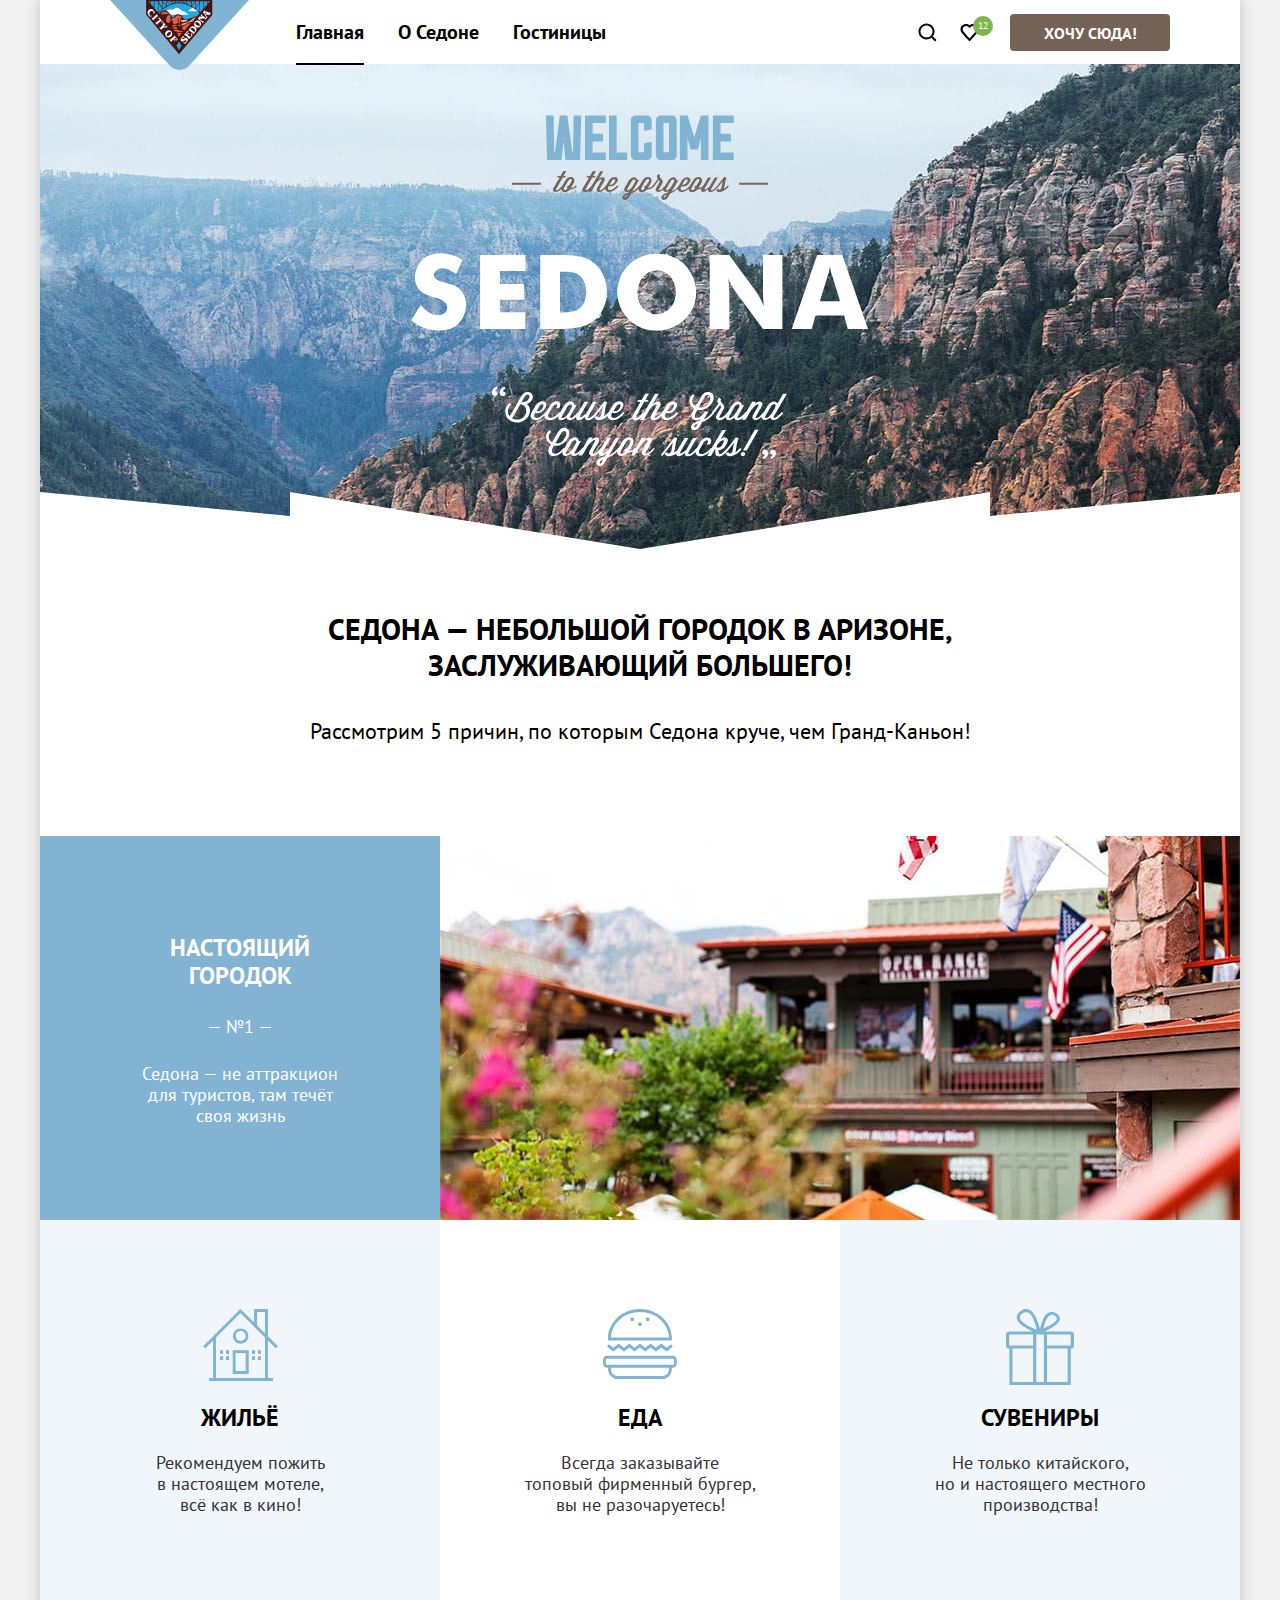
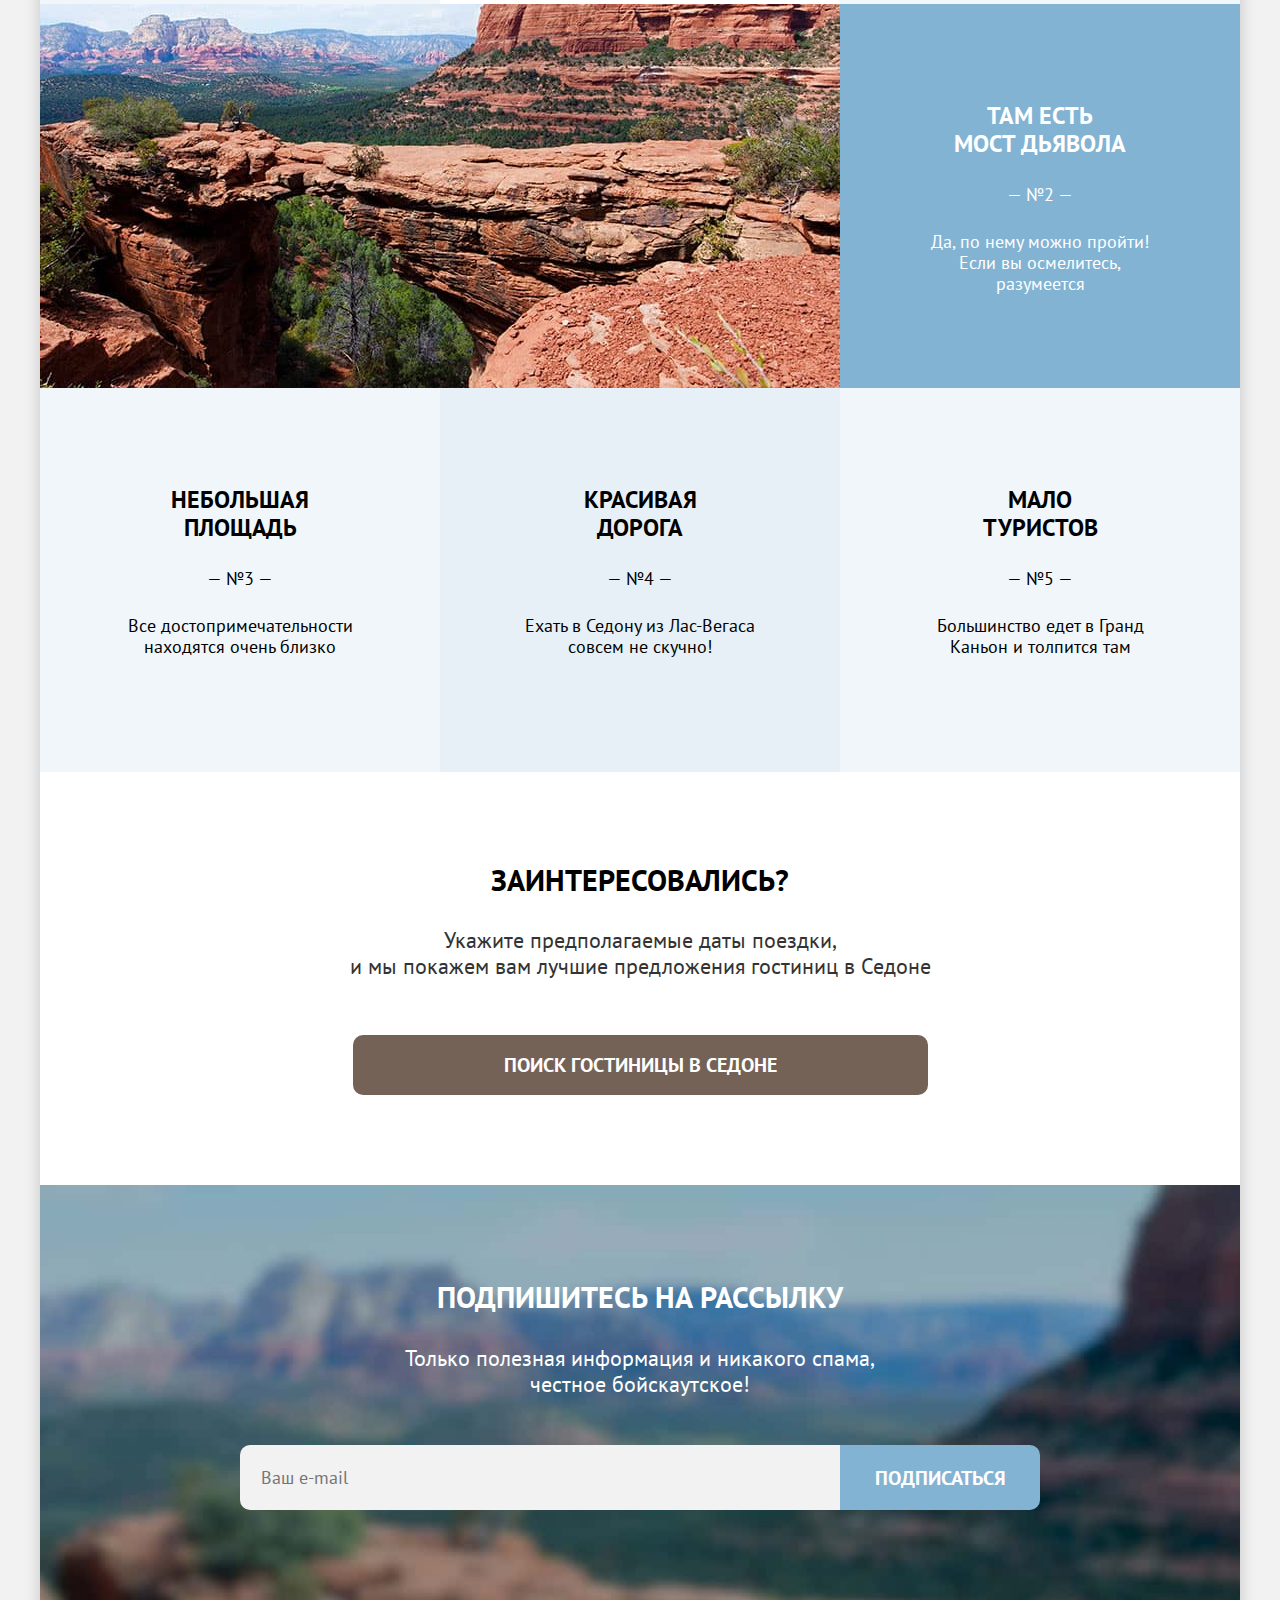
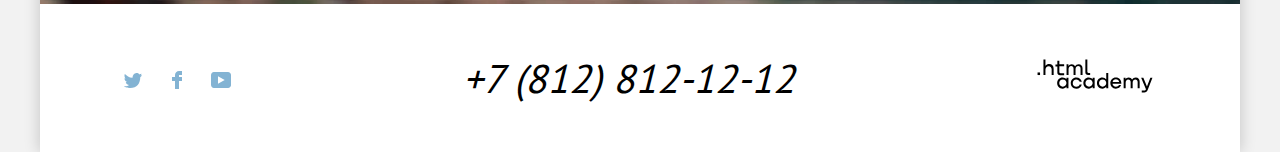
==== SEDONA-1.0/index.html @ 468d3db0 "." ====
<!DOCTYPE html>
<html class="page" lang="ru">
  <head>
    <meta charset="UTF-8">
    <meta http-equiv="X-UA-Compatible" content="IE=edge">
    <meta name="viewport" content="width=<device-width>, initial-scale=1.0">
    <title>Sedona</title>
    <link rel="stylesheet" href="./css/style.css">
  </head>
  <body>
    <header class="page-header">
      <nav class="page-navigation">
        <a class="logo">
          <img src="./images/logo.svg" width="139" height="70" alt="Седона">
        </a>
        <ul class="navigation-list">
          <li class="navigation-item">
            <a class="navigation-link navigation-link-current">Главная</a>
          </li>
          <li class="navigation-item">
            <a href="#" class="navigation-link">О Седоне</a>
          </li>
          <li class="navigation-item">
            <a href="search-hotel.html" class="navigation-link">Гостиницы</a>
          </li>
        </ul>
        <ul class="navigation-list navigation-user">
          <li class="navigation-item">
            <a href="#" class="navigation-user-link">
              <svg class="icon-button" aria-hidden="true" focusable="false" xmlns="http://www.w3.org/2000/svg" width="19" height="19" viewBox="0 0 19 19">
                <path fill-role="evenodd" clip-rule="evenodd" d="M18.5 17.0083L14.8 13.3287C15.8 12.0359 16.5 10.3453 16.5 8.4558C16.5 4.08011 12.9 0.5 8.5 0.5C4.1 0.5 0.5 4.17956 0.5 8.55525C0.5 12.9309 4.1 16.511 8.5 16.511C10.3 16.511 12 15.9144 13.4 14.8204L17.1 18.5L18.5 17.0083ZM8.5 14.5221C5.2 14.5221 2.5 11.837 2.5 8.55525C2.5 5.27348 5.2 2.5884 8.5 2.5884C11.8 2.5884 14.5 5.27348 14.5 8.55525C14.5 11.837 11.8 14.5221 8.5 14.5221Z"/>
              </svg>
              <span class="visually-hidden">Поиск</span>
            </a>
          </li>
          <li class="navigation-item">
            <a href="#" class="navigation-user-link">
              <svg class="icon-button" aris-hidden="true" focusable="false" xmlns="http://www.w3.org/2000/svg" width="19" height="17" viewBox="0 0 19 17">
                <path fill-role="evenodd" clip-rule="evenodd" d="M9.444 17c-.301 0-.602-.1-.802-.4-5.416-6.1-6.72-7.5-7.02-7.9C.92 7.8.519 6.6.519 5.4c0-3 2.406-5.4 5.515-5.4 1.304 0 2.507.5 3.51 1.3C10.547.5 11.851 0 13.054 0c3.008 0 5.516 2.4 5.516 5.4 0 1.3-.502 2.5-1.304 3.4l-7.02 7.9c-.2.2-.401.3-.802.3ZM3.427 7.5c.3.4 3.51 4 6.117 6.9l6.218-7c.501-.5.702-1.2.702-2 0-1.8-1.505-3.3-3.31-3.3-1.002 0-2.005.5-2.707 1.3-.301.3-.602.4-.903.4-.3 0-.602-.2-.802-.4-.702-.8-1.705-1.3-2.708-1.3-1.805 0-3.31 1.5-3.31 3.3-.1.9.302 1.6.703 2.1-.1 0-.1 0 0 0Z"/>
              </svg>
              <span class="visually-hidden">Избранное</span>
              <span class="icon-button-counter">12</span>
            </a>
          </li>
          <li class="navigation-item">
            <a href="#" class="button button-secondary additional-menu-button">Хочу сюда!</a>
          </li>
        </ul>
      </nav>
    </header>
    <main class="main-container main-index">
      <div class="page-container">
        <div class="welcome">
          <h1 class="visually-hidden">Туристичкский город - Седона</h1>
        </div>
        <section class="advantages">
          <h2 class="visually-hidden">Преимущества</h2>
          <div class="advantages-content">
            <p class="section-title">Седона — небольшой городок в Аризоне, заслуживающий большего!</p>
            <p class="section-description">Рассмотрим 5 причин, по которым Седона круче, чем Гранд-Каньон!</p>
          </div>
          <ol class="advantages-list">
            <li class="advantages-item advantages-item-large">
              <div class="advantages-item-container">
                <h3 class="advantages-title">Настоящий<br>городок</h3>
                <p class="advantages-text">Седона — не аттракцион<br>для туристов, там течёт<br>своя жизнь</p>
              </div>
              <img class="advantages-pic" src="./images/photo-1.jpg" weight="800" height="384" alt="Фото города Седона с заведениями">
              <ul class="advantages-list-inner">
                <li class="advantages-item-inner advantages-item-inner-home">
                  <h4 class="advantages-title">Жильё</h4>
                  <p class="advantages-text">Рекомендуем пожить<br>в настоящем мотеле,<br>всё как в кино!</p>
                </li>
                <li class="advantages-item-inner advantages-item-inner-food">
                  <h4 class="advantages-title">Еда</h4>
                  <p class="advantages-text">Всегда заказывайте<br>топовый фирменный бургер,<br>вы не разочаруетесь!</p>
                </li>
                <li class="advantages-item-inner advantages-item-inner-present">
                  <h4 class="advantages-title">Сувениры</h4>
                  <p class="advantages-text">Не только китайского,<br>но и настоящего местного<br>производства!</p>
                </li>
              </ul>
            </li>
            <li class="advantages-item advantages-item-large">
              <div class="advantages-item-container">
                <h3 class="advantages-title">Там есть<br>мост дьявола</h3>
                <p class="advantages-text">Да, по нему можно пройти!<br>Если вы осмелитесь,<br>разумеется</p>
              </div>
              <img class="advantages-pic" src="./images/photo-2.jpg" weight="800" height="384" alt="Фото моста дьявола с горным пейзажем" >
            </li>
            <li class="advantages-item">
              <div class="advantages-item-container">
                <h3 class="advantages-title">Небольшая<br>площадь</h3>
                <p class="advantages-text">Все достопримечательности находятся очень близко</p>
              </div>
            </li>
            <li class="advantages-item">
              <div class="advantages-item-container">
                <h3 class="advantages-title">Красивая<br>дорога</h3>
                <p class="advantages-text">Ехать в Седону из Лас-Вегаса совсем не скучно!</p>
              </div>
            </li>
            <li class="advantages-item">
              <div class="advantages-item-container">
                <h3 class="advantages-title">Мало<br>туристов</h3>
                <p class="advantages-text">Большинство едет в Гранд<br>Каньон и толпится там</p>
              </div>
            </li>
          </ol>
        </section>
        <section class="search-hotel">
          <h2 class="visually-hidden">Поиск Гостиницы</h2>
          <p class="search-title">Заинтересовались?</p>
          <p class="search-hotel-text">Укажите предполагаемые даты поездки,<br>и мы покажем вам лучшие предложения гостиниц в Седоне</p>
          <a class="search-button button button-secondary button-large" href="search-hotel.html">Поиск гостиницы в Седоне</a>
        </section>
        <section class="maling maling-main">
          <h2 class="maling-title">Подпишитесь на рассылку</h2>
          <p class="maling-text">Только полезная информация и никакого спама,<br>честное бойскаутское!</p>
          <form class="news-maling-form" action="https://echo.htmlacademy.ru/" method="post">
            <p class="news-maling">
              <label class="visually-hidden" for="news-maling-email">Email</label>
              <input class="field" placeholder="Ваш e-mail" type="email" name="news-maling-email" id="news-maling-email" required>
              <button class="news-maling-button button button-large" type="submit">Подписаться</button>
            </p>
          </form>
        </section>
      </div>
    </main>
    <footer class="page-footer">
        <section class="footer-social">
          <h2 class="visually-hidden">Социальные сети</h2>
          <ul class="footer-social-list">
            <li class="footer-social-item">
              <a class="footer-social-link" href="https://twitter.com/htmlacademy_ru">
                <span class="visually-hidden">Твиттер</span>
                <svg class="footer-social-pic" aria-hidden="true" focusable="false" xmlns="http://www.w3.org/2000/svg" width="18" height="15" viewBox="0 0 18 15">
                  <path d="M11.6.2c1.8-.5 3.2.3 3.8 1.2.7-.2 1.4-.5 2.1-.7 0 .9-.6 1.5-.9 1.8.7.1 1.4-.6 1.4-.6-.2 1-1.1 1.8-1.7 2C16.1 10.7 13 15.1 5.7 15h-.5c-.4 0-4.4-.5-5.2-1.9 2.4.2 4.1-.4 5-1.2-1-.3-2.9-.4-3.2-2.9.4.1.6.2 1.3.1C1.8 8.3.4 7.5.5 5.3c.3.3 1.1.5 1.4.5C1.1 5.6-.2 2.5.9.9c1.9 1.9 4 3.6 7.6 3.8C8.7 2.3 9.7.8 11.6.2Z"/>
                </svg>
              </a>
            </li>
            <li class="footer-social-item">
              <a class="footer-social-link" href="https://www.facebook.com/htmlacademy">
                <span class="visually-hidden">Фейсбук</span>
                <svg class="footer-social-pic" aria-hidden="true" focusable="false" xmlns="http://www.w3.org/2000/svg" width="10" height="18" viewBox="0 0 10 18">
                  <path d="M7 0C4.8 0 3 1.8 3 4v2H0v4h3v8h4v-8h3V6H7V4h3V0H7Z"/>
                </svg>
              </a>
            </li>
            <li class="footer-social-item">
              <a class="footer-social-link" href="https://www.youtube.com/c/HTMLAcademyRUS">
                <span class="visually-hidden">Ютуб</span>
                <svg class="footer-social-pic" aria-hidden="true" focusable="false" xmlns="http://www.w3.org/2000/svg" width="20" height="16" viewBox="0 0 20 16">
                  <path d="M17 0H2.9C1.2 0 0 1.5 0 3.2v9.5C0 14.5 1.2 16 2.9 16h14.3c1.5 0 2.9-1.5 2.9-3.2V3.2C19.9 1.5 18.7 0 17 0ZM7 11.8V4.2L13.7 8 7 11.8Z"/>
                </svg>
              </a>
            </li>
          </ul>
          <h2 class="visually-hidden">Номер для связи</h2>
          <address class="footer-number-address">
            <a class="footer-number-address-tel" href="+78128121212">+7 (812) 812-12-12</a>
          </address>
          <h2 class="visually-hidden">Спонсор сайта</h2>
          <a class="footer-sponsor-logo-link" href="https://htmlacademy.ru/">
            <svg class="footer-sponsor-logo-pic" aria-hidden="true" focusable="false" xmlns="http://www.w3.org/2000/svg" width="116" height="34" viewBox="0 0 116 34">
              <path d="M0.550171 13.4498V16.0498H3.05017V13.4498H0.550171Z"/>
              <path d="M12.1506 5.0498C10.5506 5.0498 9.35056 5.7498 8.55056 6.7498H8.45056V0.549805H6.45056V16.0498H8.45056V10.7498C8.45056 8.64981 9.75056 7.1498 11.7506 7.1498C13.5506 7.1498 14.6506 8.5498 14.6506 10.3498V16.0498H16.6506V9.9498C16.7506 6.9498 14.8506 5.0498 12.1506 5.0498Z"/>
              <path d="M27.1506 5.3499H22.3506V1.6499H20.3506V5.4499H18.4506V7.4499H20.3506V13.4499C20.3506 15.1499 21.3506 16.1499 23.0506 16.1499H27.1506V14.1499H23.4506C22.7506 14.1499 22.3506 13.7499 22.3506 13.0499V7.3499H27.1506V5.3499Z"/>
              <path d="M41.6502 5.14978C40.0502 5.14978 38.7502 5.94978 38.1502 7.24978H38.0502C37.4502 6.04978 36.2502 5.14978 34.6502 5.14978C33.2502 5.14978 32.1502 5.94978 31.5502 6.94978H31.4502V5.34978H29.5502V15.9498H31.5502V10.5498C31.5502 8.54978 32.5502 7.04978 34.1502 7.04978C35.6502 7.04978 36.5502 8.04978 36.5502 9.64978V15.9498H38.5502V10.3498C38.5502 7.94978 39.9502 7.04978 41.1502 7.04978C42.6502 7.04978 43.5502 8.04978 43.5502 9.64978V15.9498H45.5502V9.44978C45.6502 6.94978 44.1502 5.14978 41.6502 5.14978Z"/>
              <path d="M48.35 13.2498C48.35 14.9498 49.35 15.9498 51.15 15.9498H53.15V13.9498H51.45C50.75 13.9498 50.35 13.5498 50.35 12.8498V0.549805H48.35V13.2498Z"/>
              <path d="M29.4498 20.2497C28.5498 19.1497 27.2498 18.4497 25.5498 18.4497C22.4498 18.4497 20.1498 20.7497 20.1498 24.0497C20.1498 27.3497 22.4498 29.6497 25.5498 29.6497C27.3498 29.6497 28.5498 28.8497 29.3498 27.7497H29.4498V29.3497H31.4498V18.7497H29.4498V20.2497ZM25.8498 27.6497C23.6498 27.6497 22.2498 26.0497 22.2498 24.0497C22.2498 22.0497 23.6498 20.4497 25.8498 20.4497C28.0498 20.4497 29.4498 22.0497 29.4498 24.0497C29.4498 25.9497 28.0498 27.6497 25.8498 27.6497Z"/>
              <path d="M44.7504 22.5497C44.2504 20.1497 42.1504 18.4497 39.3504 18.4497C35.9504 18.4497 33.7504 20.9497 33.7504 24.0497C33.7504 27.1497 35.9504 29.6497 39.3504 29.6497C42.1504 29.6497 44.2504 27.8497 44.7504 25.4497H42.6504C42.2504 26.7497 40.9504 27.7497 39.3504 27.7497C37.1504 27.7497 35.7504 26.1497 35.7504 24.1497C35.7504 22.1497 37.1504 20.5497 39.3504 20.5497C40.9504 20.5497 42.1504 21.5497 42.6504 22.7497H44.7504V22.5497Z"/>
              <path d="M55.65 20.2497C54.75 19.1497 53.45 18.4497 51.75 18.4497C48.65 18.4497 46.35 20.7497 46.35 24.0497C46.35 27.3497 48.65 29.6497 51.75 29.6497C53.55 29.6497 54.75 28.8497 55.55 27.7497H55.65V29.3497H57.65V18.7497H55.65V20.2497ZM52.05 27.6497C49.85 27.6497 48.45 26.0497 48.45 24.0497C48.45 22.0497 49.85 20.4497 52.05 20.4497C54.25 20.4497 55.65 22.0497 55.65 24.0497C55.65 25.9497 54.15 27.6497 52.05 27.6497Z"/>
              <path d="M69.2506 20.3497C68.3506 19.2497 67.0506 18.4497 65.3506 18.4497C62.2506 18.4497 59.9506 20.7497 59.9506 24.0497C59.9506 27.3497 62.1506 29.6497 65.3506 29.6497C67.0506 29.6497 68.3506 28.8497 69.1506 27.8497H69.2506V29.3497H71.2506V13.9497H69.2506V20.3497ZM65.6506 27.6497C63.4506 27.6497 62.0506 26.0497 62.0506 24.0497C62.0506 22.0497 63.4506 20.4497 65.6506 20.4497C67.8506 20.4497 69.2506 22.0497 69.2506 24.0497C69.1506 26.0497 67.7506 27.6497 65.6506 27.6497Z"/>
              <path d="M78.85 18.4497C75.55 18.4497 73.35 20.9497 73.35 24.0497C73.35 27.0497 75.45 29.6497 78.85 29.6497C81.35 29.6497 83.35 28.3497 84.05 26.0497H81.95C81.45 27.0497 80.35 27.6497 78.95 27.6497C77.05 27.6497 75.65 26.3497 75.55 24.7497H84.35C84.55 21.1497 82.35 18.4497 78.85 18.4497ZM78.85 20.3497C80.55 20.3497 81.85 21.3497 82.15 22.9497H75.65C75.95 21.4497 77.15 20.3497 78.85 20.3497Z"/>
              <path d="M98.7498 18.4497C97.1498 18.4497 95.8498 19.2497 95.1498 20.4497H95.0498C94.4498 19.2497 93.2498 18.4497 91.6498 18.4497C90.2498 18.4497 89.1498 19.1497 88.5498 20.2497V18.7497H86.6498V29.3497H88.6498V23.9497C88.6498 21.9497 89.6498 20.5497 91.2498 20.4497C92.7498 20.4497 93.6498 21.4497 93.6498 23.0497V29.3497H95.6498V23.7497C95.6498 21.3497 97.0498 20.4497 98.2498 20.4497C99.7498 20.4497 100.65 21.4497 100.65 23.0497V29.3497H102.65V22.8497C102.75 20.2497 101.25 18.4497 98.7498 18.4497Z"/>
              <path d="M109.95 27.5499L106.35 18.6499H104.15L108.95 30.2499C108.65 31.1499 108.25 31.4499 107.25 31.4499H104.75V33.4499H107.25C109.05 33.4499 110.05 32.6499 110.75 30.8499L115.45 18.6499H113.35L109.95 27.5499Z"/>
            </svg>
          </a>
        </section>
    </footer>
  </body>
</html>
---- SEDONA-1.0/css/style.css ----
@font-face {
  font-family: "PT Sans";
  font-style: normal;
  font-weight: 400;
  src: url(../fonts/ptsans-400.woff2) format("woff2");
  font-display: swap;
}
@font-face {
  font-family: "PT sans";
  font-style: normal;
  font-weight: 700;
  src: url(../fonts/ptsans-700.woff2) format("woff2");
  font-display: swap;
}

*,
*::before,
*::after {
  box-sizing: border-box;
}

.page {
  height: 100%;
  background-color: #f2f2f2;
}

body {
  margin: 0 auto;
  display: flex;
  flex-direction: column;
  min-height: 100%;
  width: 1200px;
  font-family: "PT sans", sans-serif;
  font-size: 18px;
  line-height: 21px;
  background-color: #ffffff;
  color: #333333;
  box-shadow: 0 0 15px rgba(0, 0, 0, 0.2);
}

.visually-hidden {
  position: absolute;
  width: 1px;
  height: 1px;
  margin: -1px;
  padding: 0;
  border: 0;
  clip: rect(0 0 0 0);
  overflow: hidden;
}

.button {
  display: inline-block;
  color:#ffffff;
  background-color: #83B3D3;
  border: none;
  border-radius: 4px;
  padding: 7px 15px 6px;

  font-family: inherit;
  font-size: 16px;
  font-weight: 700;
  text-align: center;
  text-transform: uppercase;
  text-decoration: none;
  line-height: 24px;
}

.button:hover {
  background-color: #68A2CA;
}

.button:active {
  color: rgba(255, 255, 255, 0.3);
  background-color: #68A2CA;
}

.button:focus:not(:active) {
  outline: 3px solid #615048;
  outline-offset: 0;
}

.button-secondary {
  background-color: #756257;
}

.button-secondary:hover {
  background-color: #615048;
}

.button-secondary:active {
  color: rgba(255, 255, 255, 0.3);
  background-color: #615048;
}

.button-secondary:focus:not(:active) {
  outline: 3px solid #83B3D3;
  outline-offset: 0;
}

.button-large {
  font-size: 20px;
  border-radius: 10px;
}

.button-success {
  background-color: #7db54f;
}

.button-success:hover {
  background-color: #6c9e42;
}

.button-success:active {
  background-color: #6c9e42;
}

.button-success:focus:not(:active) {
  background-color: #6c9e42;
}

.page-header {
  color: #000000;
  background-color: #ffffff;
}

.page-navigation {
  display: flex;
  width: 1060px;
  margin: 0 auto;
}

.logo {
  width: 140px;
  position: relative;
  z-index: 1;
  margin-right: 30px;
  margin-bottom: -10px;
}

.navigation-list {
  display: flex;
  flex-wrap: wrap;
  align-items: center;
  margin: 0;
  padding: 0;
  width: 650px;
  list-style-type: none;
}

.navigation-link {
  display: block;
  position: relative;
  padding: 17px;
  font-family: "PT sans", sans-serif;
  font-size: 20px;
  line-height: 26px;
  font-weight: 700;
  text-align: center;
  color: #000000;
  background-color: #ffffff;
  text-decoration: none;
}

.navigation-link:hover:not(.navigation-link-current) {
  color: #756257;
}

.navigation-link:active:not(.navigation-link-current) {
  opacity: 0.3;
}

.navigation-link-current::after {
  content: "";
  position:absolute;
  height: 2px;
  right: 17px;
  left: 17px;
  bottom: -3px;
  background-color: #000000;

}

.navigation-user {
  max-width: 324px;
  justify-content: flex-end;
}

.navigation-user-link {
  position: relative;
  display: block;
  padding: 21px;
  text-decoration: none;
}

.navigation-link .navigation-user {
  min-width: 18px;
  min-height: 17px;
}

.icon-button {
  position: absolute;
  top: 0;
  right: 0;
  bottom: 0;
  left: 0;
  margin: auto;
}

.icon-button-counter {
  position: absolute;
  min-width: 20px;
  height: 20px;

  color:#ffffff;
  background-color: #7DB54F;
  border-radius: 50%;

  line-height: 20px;
  font-size: 10px;
  font-family: "PT sans", sans-serif;
  text-align: center;

  top: 5px;
  right: -3px;
}

.navigation-user-link:hover .icon-button{
  fill: #756257;
}

.navigation-user-link:active .icon-button{
  opacity: 0.3;
}

.additional-menu-button {
  width: 160px;
  margin-left: 20px;
}

.main-index {
  color: #000000;
  background-color: #ffffff;
}

.main-container {
  flex-grow: 1;
}

.page-container {
  width: 1200px;
  margin: 0 auto;
}

.welcome {
  min-height: 485px;
  background-size:
    auto auto,
    100% auto,
    cover;
  background-position:
    50% calc(50% - 16px),
    50% 100%,
    50% 50%;
  background-repeat: no-repeat;
  background-color: #83B3D3;
  background-image: url(../images/welcome.svg),
                    url(../images/index-divider.png),
                    url(../images/index-background.jpg);
}

.section-title {
  font-family: "PT sans", sans-serif;
  font-size: 30px;
  line-height: 36px;
  font-weight: 700;
  text-align: center;
  text-transform: uppercase;
  margin: 0;
  margin-bottom: 30px;
}

.section-description {
  font-family: "PT sans", sans-serif;
  font-size: 22px;
  line-height: 36px;
  text-align: center;
  margin: 0;
}

.advantages {
  text-align: center;
}

.advantages-content {
  padding: 62px 240px 87px;
}

.advantages-list {
  margin: 0;
  padding: 0;
  list-style-type: none;
  display: grid;
  grid-template-columns: repeat(3, 1fr);

  counter-reset: advantages;
}

.advantages-item {
  display: grid;
  gap: 30px;
  min-height: 384px;

  background: rgba(131, 179, 211, 0.12);

  counter-increment: advantages;
}

.advantages-item-large {
  color:#ffffff;
  background-color: #83B3D3;
  grid-column: 1 / -1;
  gap: 0;
  grid-template-columns: repeat(3, 1fr);
  padding: 0;
}

.advantages-item:not(.advantages-item-large):nth-child(even) {
  background: rgba(131, 179, 211, 0.2);
}

.advantages-item-container {
  display: grid;
  align-content: start;
  gap: 26px;
  padding: 60px;
  min-height: 384px;
  padding-top: 98px;
}

.advantages-item-container::before {
  content: "— №" counter(advantages) " —";
}

.advantages-list-inner {
  color: #333333;
  background-color: #ffffff;
  grid-column: 1 / -1;
  margin: 0;
  padding: 0;
  list-style-type: none;
  display: grid;
  grid-template-columns: repeat(3, 1fr);
}

.advantages-item-inner {
  display: grid;
  align-content: start;
  gap: 20px;
  min-height: 384px;
  background: rgba(131, 179, 211, 0.12);
  padding: 60px;
  padding-top: 184px;

  background-repeat: no-repeat;
  background-position: 50% 89px;
}

.advantages-item-inner:nth-child(even) {
  background-color: #ffffff;
}

.advantages-title {
  margin: 0;
  color: #000000;
  font-size: 24px;
  line-height: 28px;
  font-weight: 700;
  text-transform: uppercase;
}

.advantages-item-large .advantages-title {
  color:#ffffff;
}

.advantages-item-inner .advantages-title {
  color:#000000;
}

.advantages-item-container .advantages-title {
  order: -1;
}

.advantages-item-inner-home {
  background-image: url(../images/main-icon/icon-1.svg);
  background-size: 75px 72px;
}

.advantages-item-inner-food {
  background-image: url(../images/main-icon/icon-2.svg);
  background-size: 74px 70px;
}

.advantages-item-inner-present {
  background-image: url(../images/main-icon/icon-3.svg);
  background-size: 68px 76px;
}

.advantages-pic {
  grid-column: span 2;
  width: 100%;
  height: 0;
  min-height: 100%;
  object-fit: cover;
}

.advantages-item-large:nth-child(2) .advantages-pic {
  order: -1;
}

.advantages-text {
  margin: 0;
  line-height: 21px;
}

.search-hotel {
  text-align: center;
  padding: 90px 240px;
}

.search-title {
  margin: 0;
  margin-bottom: 29px;
  font-size: 30px;
  line-height: 36px;
  font-weight: 700;
  color:#000000;
  text-transform:uppercase;
}

.search-hotel-text {
  font-size: 22px;
  line-height: 26px;
  color:#333333;
}

.breadcrumbs-list {
  margin: 0;
  padding: 0;
  margin-bottom: 45px;
  display: flex;
  list-style-type: none;
}


.search-button {
  margin: 34px 73px 0;
  padding: 18px 0;
  width: 575px;
}

.breadcrumbs-item {
  font-size: 16px;
}

.breadcrumbs-item-link {
  padding: 3px 10px 3px 0;
  border-radius: 4px;
}

.breadcrumbs-item-home {
  width: 28px;
  height: 27px;
}

.search-icon-button {
  fill: #ffffff;
}

.breadcrumbs-item-link:hover .search-icon-button {
  opacity: 0.6;
}

.breadcrumbs-item-link:active .search-icon-button {
  opacity: 0.3;
}

.breadcrumbs-item-link:focus {
  outline: 3px solid #83B3D3;
  outline-offset: -3px;
}

.breadcrumbs-item + .breadcrumbs-item {
  position: relative;
  margin-left: 15px;
}

.breadcrumbs-item + .breadcrumbs-item::before {
  content: "";
  position: absolute;
  background: url(../images/nav-link.svg);
  background-repeat: no-repeat;
  top: 6px;
  left: -15px;
  width: 5px;
  height: 8px;
}

.search-hotel-home {
  position: absolute;
}

.hotel-filter {
  display: flex;
  width: 1050px;
  margin: 0 auto;
}

.hotel-filter-group {
  margin: 0;
  padding: 0;
  width: 200px;
  margin-right: 17px;
  border: none;
}

.filter-label {
  line-height: 23px;
}

.filter-title {
  font-size: 20px;
  line-height: 26px;
  font-weight: 700;
  margin-bottom: 30px;
}

.filter-list {
  margin: 0;
  padding: 0;
  list-style-type: none;
}

.filter-item + .filter-item{
  margin-top: 13px;
}

.filter-item-title {
  position: relative;
  display: block;
  padding-left: 40px;
}

.filter-mark {
  position: absolute;
  width: 20px;
  height: 20px;
  left: 0;
  top: 2px;
  background-color: #ffffff;
  border-radius: 4px;
}

.filter-item-title:hover .filter-mark {
  opacity: 0.6;
}

.filter-item-title:active .filter-mark {
  opacity: 0.3;
}

.filter-item-input:focus + .filter-mark {
  outline: 3px solid #83B3D3;
}

.filter-item-input[type="checkbox"]:checked + .filter-mark::after {
  content:"";
  display: block;
  background-image: url(../images/control=checkbox.svg);
  background-repeat: no-repeat;
  background-position: 4px 5px;
  height: 20px;
}

.filter-item-input[type="radio"] + .filter-mark {
  border-radius: 50%;
}

.filter-item-input[type="radio"]:checked + .filter-mark::after {
  content: "";
  display: block;
  height: 20px;
  background-image: url(../images/control=radio.svg);
  background-repeat: no-repeat;
  background-position: center;
}

.hotel-filter-price {
  width: 287px;
  margin-left: 95px;
}

.range-labels {
  display: grid;
  grid-template-columns: 1fr 1fr;
}


.range-label {
  display: grid;
  grid-template-columns: 1fr 44px;
}

.range-title {
  opacity: 0.3;
  grid-column: 2 / 3;
  grid-row: 1 / 2;
  align-self: center;
  justify-self: center;
}

.range-input {
  width: 100%;
  grid-column: 1 / -1;
  grid-row: 1 / 2;
  padding: 14px 43px 11px 19px;
  border: 2px solid #ffffff;
  border-radius: 4px 0 0 4px;

  color: #ffffff;
  background-color: transparent;
  font-size: 18px;
  font-family: inherit;
}

.range-label:nth-child(1) .range-input {
  border-right: none;
}

.range-label:nth-child(2) .range-input {
  border-radius: 0 4px 4px 0;
}

.range-input::-webkit-outer-spin-button,
.range-input::-webkit-inner-spin-button {
  appearance: none;
  margin: 0;
}

.range-slider {
  grid-column: 1 / -1;
  position: relative;
  height: 4px;
  background-color: rgba(255, 255, 255, 0.3);
  margin-top: 32px;
}

.price-slider {
  position: absolute;
  height: 4px;
  background-color: #ffffff;
}

.range-toggle {
  position: absolute;
  width: 20px;
  height: 20px;
  border: none;
  border-radius: 5px;
  cursor: pointer;
}

.toggle-min {
  top: -10px;
  left: 0;
}

.toggle-max {
  top: -10px;
  right: 0;
}

.filter-buttons {
  display: flex;
  flex-direction: column;
  width: 160px;
  margin-left: 64px;
  margin-top: 56px;

}

.filter-button {
  line-height: 36px;
  cursor: pointer;
}

.filter-reset {
  color: #ffffff;
  background-color: transparent;
  font-size: 18px;
  font-family: inherit;
  font-weight: 400;
  text-align: center;
  line-height: 36px;
  border: none;
  border-radius: 4px;
  padding: 7px 15px 6px;
  cursor: pointer;
}

.hotel-sorting {
  padding: 0 72px;
}

.sorting-result {
  font-size: 30px;
  line-height: 39px;
  font-weight: 700;
  text-transform: uppercase;
}

.catalog-sort {
  display: grid;
  grid-template-columns: 1fr 287px max-content;
  align-items: center;
  gap: 80px;
  padding: 44px 0;
}

.sorting-result {
  margin: 0;
}

.catalog-select{
  position: relative;
  z-index: 1;
}

.sorting-button {
  display: grid;
  grid-template-columns: 1fr 50px;
  padding: 10px 18px;
  padding-right: 0;
  color: #333333;
  border: 2px solid #e6e6e6;
  border-radius: 4px;
}

.sorting-button::-webkit-details-marker {
  display: none;
}

.sorting-button::after {
  content: "";
  background-image: url(../images/variant=arrow.svg);
  background-position: 50% 50%;
  background-repeat: no-repeat;
}

.sorting-button:hover {
  border-color: #83B3D3;
}

.sorting-button:active {
  opacity: 0.3;
}

.sorting-button:focus {
  outline: 2px solid #83B3D3;
  outline-offset: -2px;
}

.catalog-select[open] .sorting-button::after {
  transform: rotate(180deg);
}

.sorting-button-list {
  position:absolute;
  margin: 0;
  padding: 10px 0;
  top: 100%;
  right: 0;
  left: 0;
  border-radius: 4px;
  background-color: #ffffff;
  box-shadow: 0 2px 4px rgba(0, 0, 0, 0.2);

  list-style-type: none;
}

.sorting-button-link {
  display: block;
  padding: 8px 20px;

  color: #333333;

  text-decoration: none;
}

.sorting-button-link-active {
  background-color: #e6e6e6;
}

.sorting-button-link:hover:not(.sorting-button-link-active) {
  background-color: #f2f2f2;
}

.view-list {
  display: flex;
  padding: 0;
  margin: 0;
  list-style-type: none;
}

.view-link-card {
  background: url(../images/variant=tile.svg);
}

.view-link-slider {
  background: url(../images/variant=slideshow.svg);
}

.view-link-list {
  background: url(../images/variant=list.svg);
}

.view-link {
  display: block;
  width: 44px;
  height: 44px;
  margin-right: 8px;
  border: 2px solid #e6e6e6;
  border-radius: 4px;

  background-repeat: no-repeat;
  background-position: 50% 50%;
}

.view-link:hover {
  border-color: #83B3D3;
}

.view-link:active {
  border-color: #000000;
}

.view-link:focus:not(:active) {
  outline: 2px solid #83B3D3;
  outline-offset: -2px;
}

.view-item-active .view-link {
  border-color: #000000;
}

.hotel-card-list {
  display: grid;
  grid-template-columns: repeat(3, 340px);
  gap: 10px 18px;
  padding: 0;
  margin: 0;
  margin-bottom: 34px;
  list-style-type: none;
}

.hotel-card-item {
  display: grid;
  position: relative;
  grid-template-columns: 1fr 26px 1fr;
  grid-template-rows: 206px;
  row-gap: 16px;
  grid-template-areas:
    "img img img"
    "title title title"
    "description description description"
    "button-more . button-chosen"
    "stars rate rate";
  padding: 20px;
  z-index: 0;
}

.hotel-card-link {
  grid-area: title;
  color:#000000;
  text-decoration: none;
}

.hotel-card-link:focus {
  outline: none;
}

.hotel-card-link::before {
  content: "";
  position: absolute;
  top: 0;
  left: 0;
  right: 0;
  bottom: 160px;
  z-index: 1;
}

.hotel-card-title {
  font-size: 24px;
  line-height: 31px;
  margin: 0;
}

.hotel-card-photo {
  grid-area: img;
  width: 100%;
  height: auto;
  object-fit: cover;
  order: -1;
}

.hotel-card-link:hover + .hotel-card-photo {
  opacity: 0.6;
}

.hotel-card-link:active + .hotel-card-photo {
  opacity: 0.3;
}

.hotel-card-link:focus + .hotel-card-photo {
  outline: 2px solid #83B3D3;
}

.hotel-card-description {
  grid-area: description;
  display: grid;
  grid-template-columns: 1fr 1fr;
  column-gap: 26px;
  margin: 0;
}

.card-more {
  grid-area: button-more;
}

.card-chosen {
  grid-area: button-chosen;
}

.rating-star {
  grid-area: stars;
  align-self: start;
}

.star {
  margin: 0;
  height: 37px;
  background: url(../images/Star.svg);
  background-size: 23px 17px;
  background-repeat: repeat-x;
  background-position: 0 50%;
}

.star-four {
  width: 93px;
}

.star-three {
  width: 68px;
}

.star-two {
  width: 43px;
}

.rating-middle {
  grid-area: rate;
  align-items: end;
  text-transform: uppercase;
  margin: 0;
  padding: 8px;
  font-size: 16px;
  text-align: center;
  background-color: #f2f2f2;
  border-radius: 4px;
}

.pagination {
  display: flex;
  flex-direction: column;
  align-items: center;
  padding: 30px 0;
  border-top: 1px solid #e6e6e6;
}

.pagination-button {
  min-width: 620px;
  padding: 17px 0;
  border-radius: 4px;
  border: none;
}

.pagination-nav {
  display: flex;
  justify-content: space-between;
  align-items: center;
  margin-top: 30px;
  padding-top: 30px;
  width: 100%;
  border-top: 1px solid #e6e6e6;
}

.pagination-list {
  padding: 0;
  margin: 0;
  display: flex;
  flex-wrap: wrap;

  list-style-type: none;
}
.pagination-item {
  margin-right: 8px;
}

.pagination-item-action .pagination-link {
  color: #000000;
  background-color: #e6e6e6;
}

.pagination-link {
  display: flex;
  align-items: center;
  justify-content: center;
  min-width: 55px;
  height: 55px;


  color: #ffffff;
  background-color: #83B3D3;

  font-size: 20px;
  font-weight: 700;
  text-align: center;
  text-decoration: none;
  border-radius: 4px;
}

.pagination-item:not(.pagination-item-action) .pagination-link:hover {
  background-color: #68A2CA;
}

.pagination-item:not(.pagination-item-action) .pagination-link:active {
  color: rgba(255, 255, 255, 0.3);
  background-color: #68A2CA;
}

.pagination-item:not(.pagination-item-action):not(:active) .pagination-link:focus {
  outline: 3px solid #756257;
}

.pagination-select {
  display: flex;
  align-items: center;
}

.pagination-label {
  margin: 0;
  margin-right: 50px;
}

.select {
  position:relative;
  z-index: 1;
}

.pagination-select .select {
  min-width: 160px;
}

.select-button {
  display: grid;
  grid-template-columns: 1fr 50px;
  justify-content: center;
  border: 1px solid #e6e6e6;
  border-radius: 4px;
  padding: 12px 17px;
  padding-right: 0;
}

.select-list {
  position: absolute;
  top: 100%;
  left: 0;
  right: 0;
  margin: 0;
  padding: 10px 0;
  box-shadow: 0 2px 4px rgba(0, 0, 0, 0.2);
  list-style: none;
  border-radius: 4px;
}

.select-option {
  display: inline-block;
  padding: 8px 20px;
  color:#333333;
  text-decoration: none;
}

.select-button::after {
  content: "";
  background-image: url(../images/variant=arrow.svg);
  background-position: 50% 50%;
  background-repeat: no-repeat;
}

.select-option-active {
  background-color: #e6e6e6;
}

.select-button:hover {
  border-color:#83B3D3;
}

.select-button:active {
  opacity: 0.3;
}

.select-button:focus:not(:active) {
  outline: 2px solid #83B3D3;
  outline-offset: -2px;
}

.select[open] .select-button::after {
  transform: rotate(180deg);
}

.select-item:hover {
  background-color: #f2f2f2;
}

.maling {
  padding: 43px 200px 0;
  color: #000000;
  text-align: center;
}

.maling-main {
  padding: 94px 200px;
  color:#ffffff;
  background-size: cover;
  background-color: #83B3D3;
  background-image: url(../images/futer-background.jpg);

}

.maling-title {
  font-size: 30px;
  line-height: 36px;
  font-weight: 700;
  text-transform: uppercase;
  margin: 0;
  margin-bottom: 30px;
}

.maling-text {
  font-size: 22px;
  line-height: 26px;
  margin: 0;
}

.news-maling-form {
  margin: 48px 0 0;
}

.news-maling {
  display: grid;
  grid-template-columns: 1fr 200px;

  margin: 0;
  padding: 0;
  width: 100%;
}

.field {
  width: 100%;
  background-color: #f2f2f2;
  font-family: inherit;
  font-size: 18px;
  border: 2px solid transparent;
  border-radius: 10px 0 0 10px;
  padding: 19px 19px;
}

.field:hover {
  background-color: #E6E6E6;
}

.field:focus {
  outline: 3px solid #615048;
  outline-offset: 0;
}

.news-maling-button {
  border-radius: 0 10px 10px 0;
}

.main-header {
  padding: 35px 72px 80px;
  color: #ffffff;
  background-color: #83B3D3;
  background-size: cover;
  background-repeat: no-repeat;
  background-image: url(../images/catalog-background.jpg);
}

.search-hotel-title {
  padding: 0;
  margin-top: 0;
  margin-bottom: 5px;
  color:#ffffff;
  font-size: 60px;
  line-height: 78px;
  font-weight: 700;
}

.page-footer {
  width: 1200px;
  margin: 0 auto;
}

.footer-social {
  display: flex;
  justify-content: space-between;
  padding: 40px 72px;
  align-items: center;
}

.footer-social-list {
  margin: 0;
  padding: 0;
  list-style-type: none;
  display: flex;
  flex-wrap: wrap;

}

.footer-social-item {
  width: 36px;
  height: 30px;
  margin-right: 8px;
  margin-bottom: 8px;
  place-content: center;
}

.footer-social-item:nth-child(3n) {
  margin-right: 0;
}

.footer-social-link {
  position: relative;
  display: block;
  width: 42px;
  height: 42px;
  padding: 10px;
  border-radius: 4px;
}

.footer-social-pic {
  position: absolute;
  top: 0;
  right: 0;
  bottom: 0;
  left: 0;
  margin: auto;
  fill:#83B3D3;
}

.footer-social-link:hover .footer-social-pic {
  fill:#68A2CA;
}

.footer-social-link:active .footer-social-pic,
.footer-number-address-tel:active {
  opacity: 0.3;
}

.footer-social-link:focus:not(:active),
.footer-number-address-tel:focus:not(:active),
.footer-sponsor-logo-link:focus:not(:active) {
  outline: 3px solid #83B3D3;
}

.footer-number-address-tel {
  color:#000000;
  font-size: 40px;
  line-height: 40px;
  padding: 15px;
  text-decoration: none;
  border-radius: 4px;
}

.footer-sponsor-logo-link {
  border-radius: 4px;
  padding: 15px;
}

.footer-number-address-tel:hover {
  color: #615048;
}

.footer-sponsor-logo-pic:hover {
  fill: #615048;
}

.footer-sponsor-logo-pic:active {
  fill: rgba(97, 80, 72, 0.3);
}
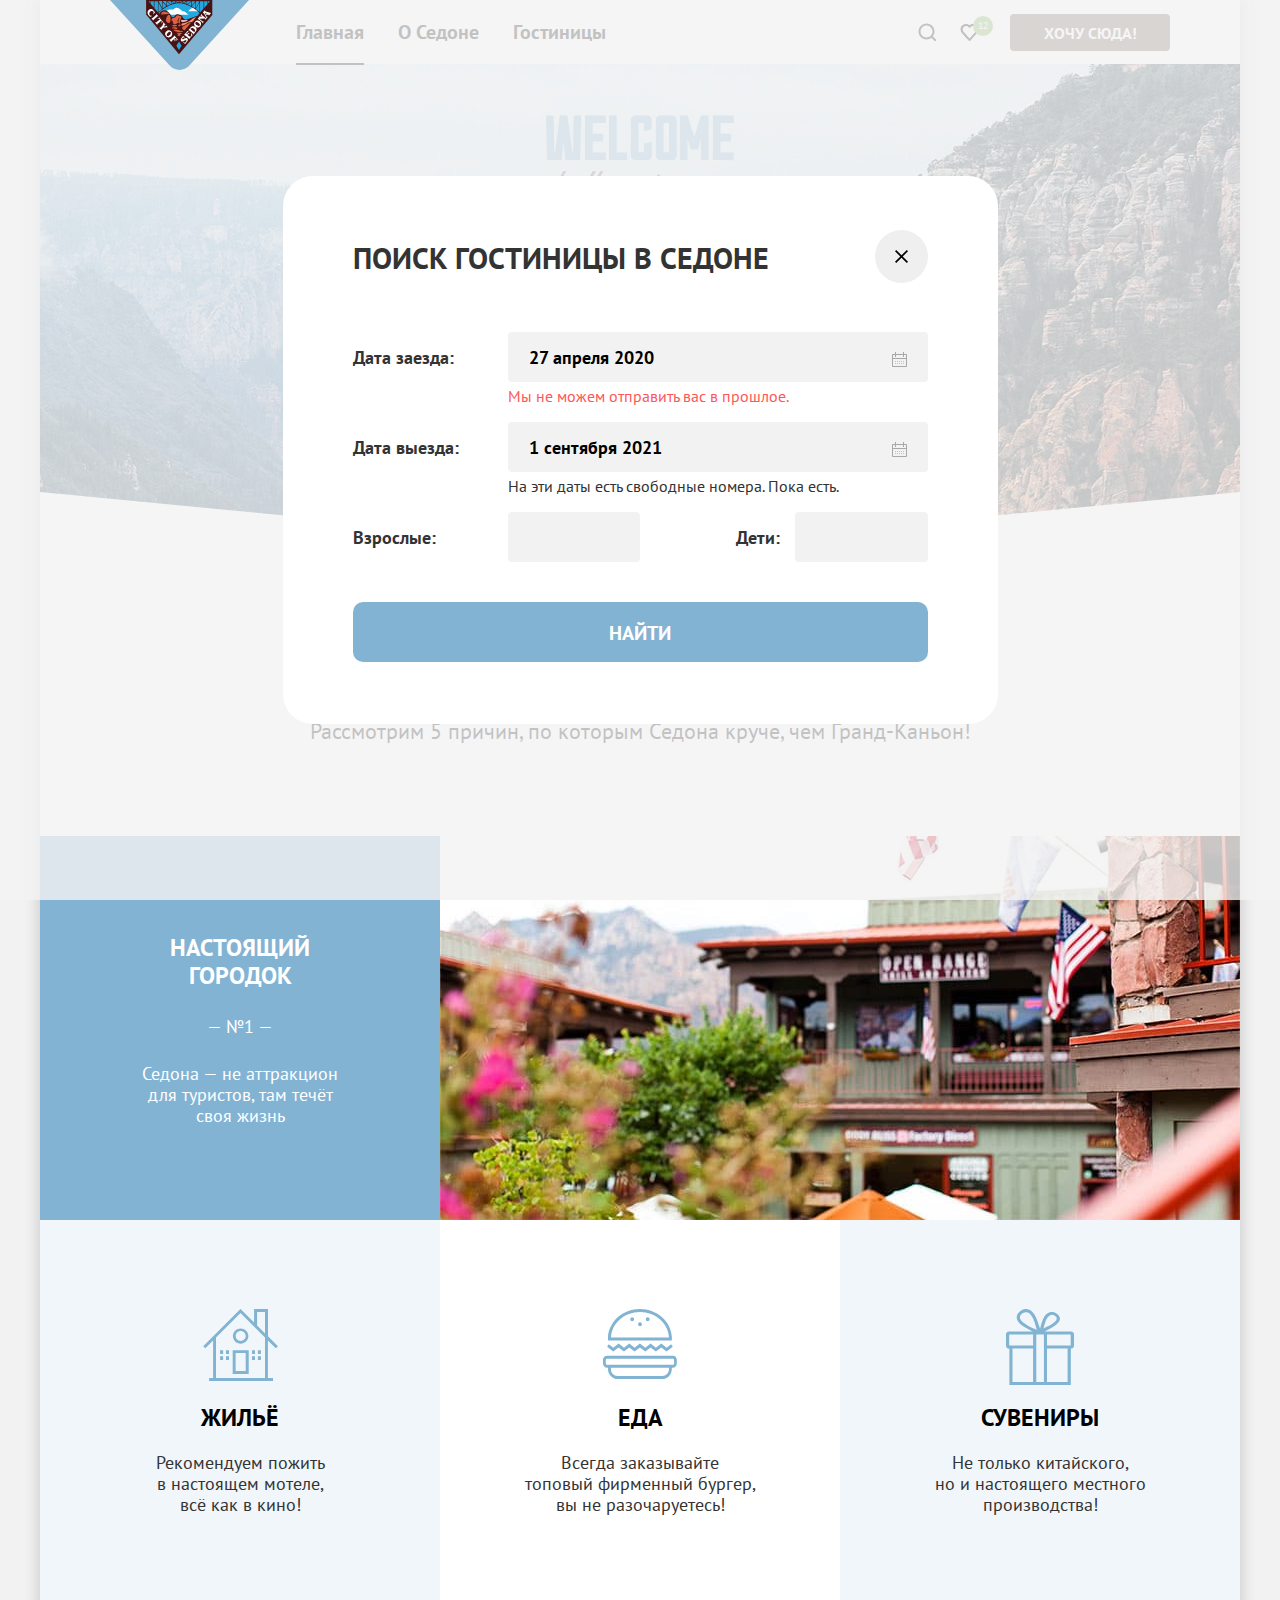
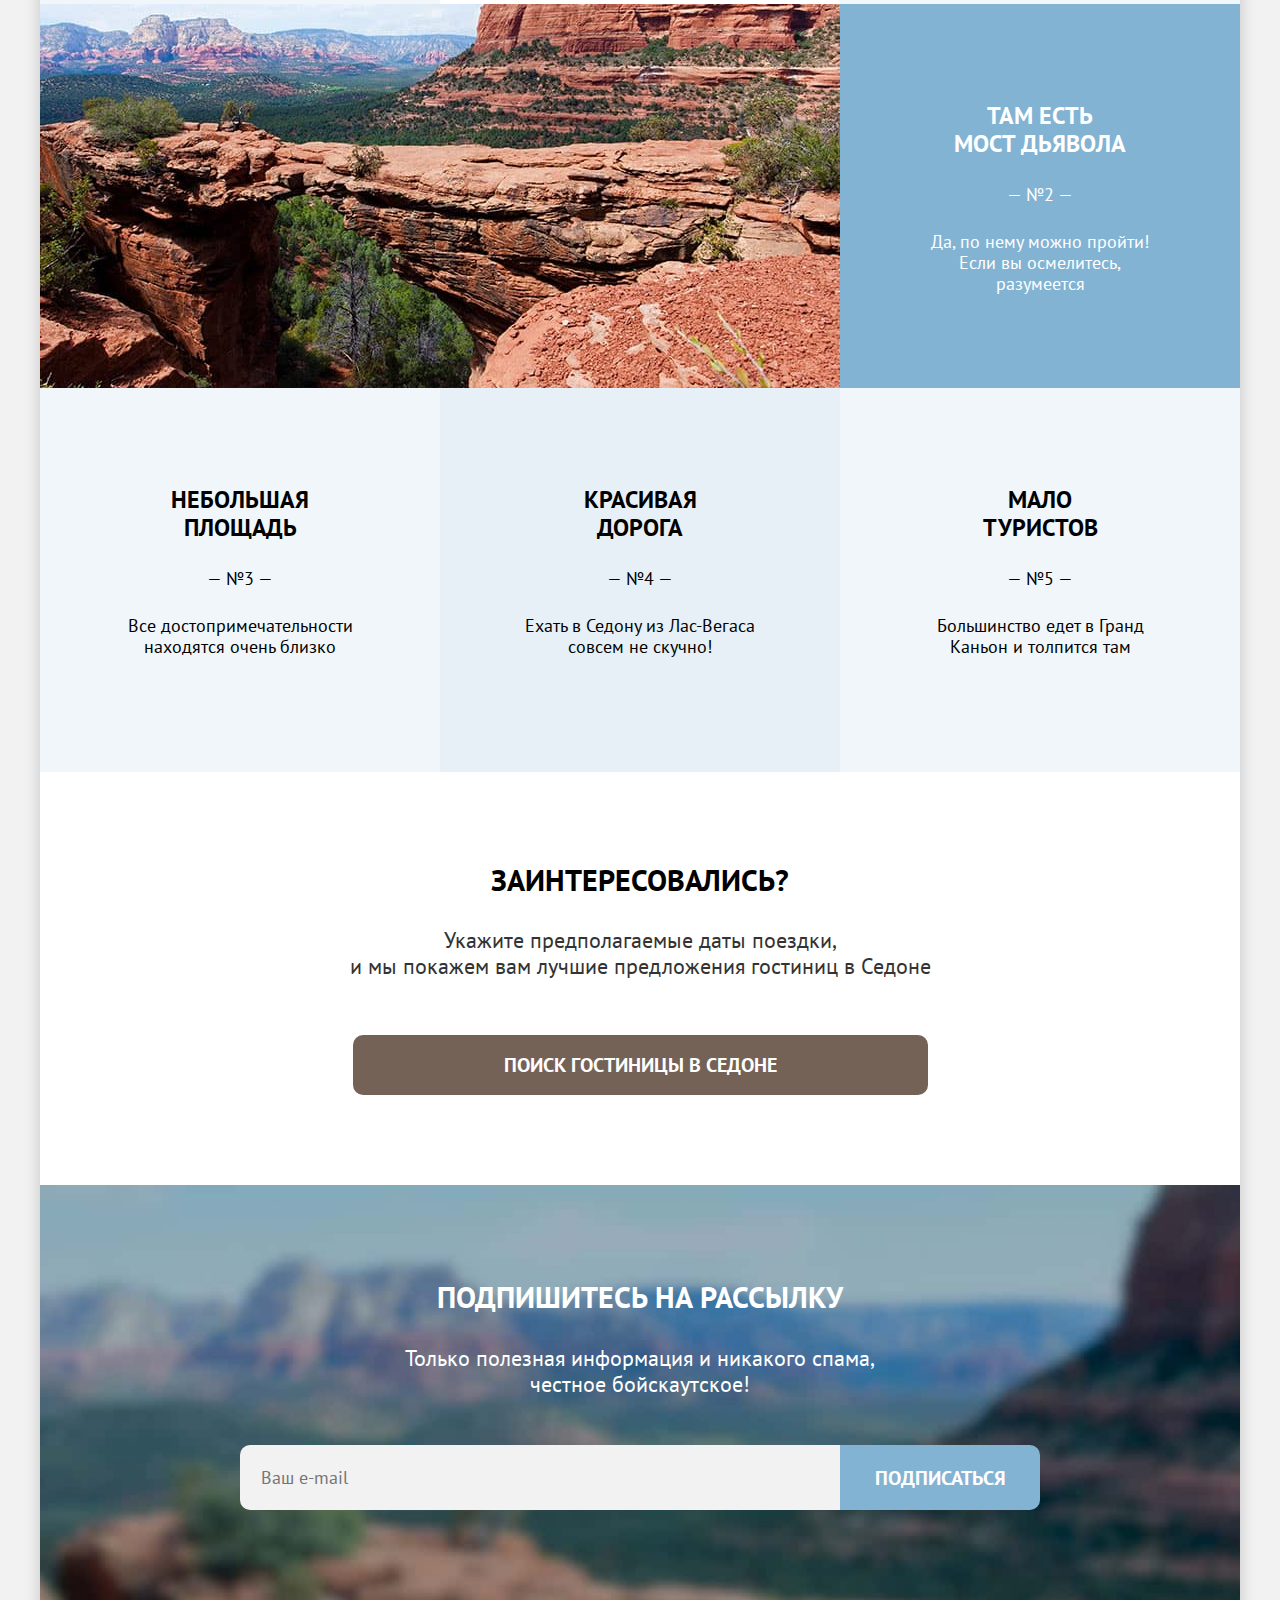
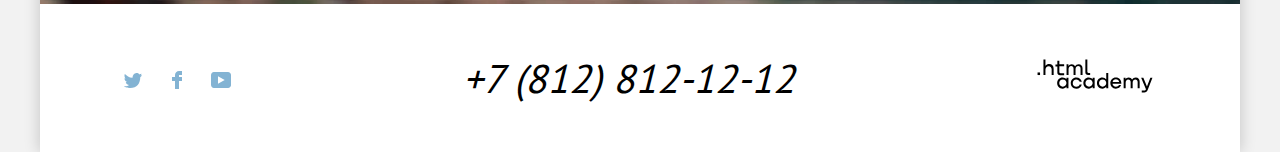
==== commit df2f6f9c: "." ====
--- a/SEDONA-1.0/index.html
+++ b/SEDONA-1.0/index.html
@@ -120,7 +120,7 @@
           <form class="news-maling-form" action="https://echo.htmlacademy.ru/" method="post">
             <p class="news-maling">
               <label class="visually-hidden" for="news-maling-email">Email</label>
-              <input class="field" placeholder="Ваш e-mail" type="email" name="news-maling-email" id="news-maling-email" required>
+              <input class="subscribe-field field" placeholder="Ваш e-mail" type="email" name="news-maling-email" id="news-maling-email" required>
               <button class="news-maling-button button button-large" type="submit">Подписаться</button>
             </p>
           </form>
@@ -179,5 +179,36 @@
           </a>
         </section>
     </footer>
+    <div class="modal-container">
+      <div class="modal modal-search">
+        <button class="modal-close-button" type="button">
+          <span class="visually-hidden">Закрыть</span>
+        </button>
+        <section class="modal-content">
+          <h2 class="modal-title">Поиск гостиницы в Седоне</h2>
+          <form class="modal-form-search">
+            <div class="modal-field-group modal-field-group-date">
+              <label class="field-title" for="date-in">Дата заезда:</label>
+              <input class="modal-form-search-field field modal-form-search-date" type="text" id="date-in" name="date-in" placeholder="Укажите дату" value="27 апреля 2020">
+              <span class="field-message field-message-error">Мы не можем отправить вас в прошлое.</span>
+            </div>
+            <div class="modal-field-group modal-field-group-date">
+              <label class="field-title" for="date-out">Дата выезда:</label>
+              <input class="modal-form-search-field field modal-form-search-date" type="text" id="date-out" name="date-out" placeholder="Укажите дату" value="1 сентября 2021">
+              <span class="field-message">На эти даты есть свободные номера. Пока есть.</span>
+            </div>
+            <div class="modal-field-group">
+              <label class="field-title" for="">Взрослые:</label>
+              <input class="modal-form-search-field field" type="number" id="" name="" placeholder="">
+            </div>
+            <div class="modal-field-group">
+              <label class="field-title field-title-info" for="">Дети:</label>
+              <input class="modal-form-search-field field" type="number" id="" name="" placeholder="">
+            </div>
+            <button class="modal-form-search-button button-large button" type="submit">Найти</button>
+          </form>
+        </section>
+      </div>
+    </div>
   </body>
 </html>
--- a/SEDONA-1.0/css/style.css
+++ b/SEDONA-1.0/css/style.css
@@ -444,6 +444,120 @@
   color:#333333;
 }
 
+.modal-container {
+  position: fixed;
+  top: 0;
+  left: 0;
+  display: flex;
+  width: 100%;
+  height: 100%;
+  background-color: rgba(242, 242, 242, 0.80);
+}
+
+.modal {
+  position: relative;
+  background-color: #ffffff;
+  padding: 62px 70px;
+  margin: auto;
+}
+
+.modal-search {
+  width: 715px;
+  border-radius: 30px;
+}
+
+.modal-close-button {
+  position: absolute;
+  top: 54px;
+  right: 70px;
+  width: 53px;
+  height: 53px;
+  border: none;
+  border-radius: 50%;
+  padding: 0;
+}
+
+.modal-close-button::after {
+  content: "";
+  display: block;
+  background-image: url(../images/modal-close.svg);
+  background-repeat: no-repeat;
+  background-position: 50% 50%;
+  width: 53px;
+  height: 53px;
+}
+
+.modal-title {
+  margin: 0;
+  text-transform: uppercase;
+  font-size: 30px;
+  font-weight: 700;
+  line-height: 40px;
+  margin-bottom: 54px;
+}
+
+.modal-form-search {
+  display: grid;
+  row-gap: 40px;
+  grid-template-columns: 50% 1fr;
+  grid-template-rows: 50px 50px 50px 60px;
+}
+
+.modal-field-group {
+  display: grid;
+  grid-template-columns: 140px 1fr;
+  grid-template-rows: 50px;
+  column-gap: 15px;;
+  row-gap: 4px;
+}
+
+.modal-field-group-date {
+  grid-column: 1 / -1;
+}
+
+.field-title {
+  align-self: center;
+  font-weight: 700;
+}
+
+.field-title-info {
+  display: flex;
+  justify-content: flex-end;
+}
+
+.modal-form-search-field {
+  border-radius: 4px;
+  padding: 13px 19px;
+}
+
+.modal-form-search-field:focus {
+  outline: 3px solid #83B3D3;
+  outline-offset: 0;
+}
+
+.modal-field-group .modal-form-search-field {
+  font-weight: 700;
+}
+
+.modal-field-group .modal-form-search-date {
+  background-image: url(../images/modal-date.svg);
+  background-repeat: no-repeat;
+  background-position: right 19px top 18px;
+}
+
+.field-message {
+  grid-column: 2 / -1;
+  font-size: 16px;
+}
+
+.field-message-error {
+  color: #FF5757;
+}
+
+.modal-form-search-button {
+  grid-column: 1 / -1;
+}
+
 .breadcrumbs-list {
   margin: 0;
   padding: 0;
@@ -602,13 +716,33 @@
 
 .range-labels {
   display: grid;
-  grid-template-columns: 1fr 1fr;
-}
-
+  grid-template-columns: 1fr 2px 1fr;
+}
+
+.range-labels::before {
+  content: "";
+  position:relative;
+  z-index: 1;
+
+  width: 2px;
+  background-color: #ffffff;
+}
+
+.range-labels:hover::before {
+  opacity: 0.6;
+}
+
+.range-labels:focus-within::before {
+  opacity: 1;
+}
 
 .range-label {
   display: grid;
   grid-template-columns: 1fr 44px;
+}
+
+.range-label:nth-child(1) {
+  order: -1;
 }
 
 .range-title {
@@ -625,7 +759,7 @@
   grid-row: 1 / 2;
   padding: 14px 43px 11px 19px;
   border: 2px solid #ffffff;
-  border-radius: 4px 0 0 4px;
+  border-radius: 4px;
 
   color: #ffffff;
   background-color: transparent;
@@ -635,16 +769,41 @@
 
 .range-label:nth-child(1) .range-input {
   border-right: none;
+  border-top-right-radius: 0;
+  border-bottom-right-radius: 0;
 }
 
 .range-label:nth-child(2) .range-input {
-  border-radius: 0 4px 4px 0;
+  border-left: none;
+  border-top-left-radius: 0;
+  border-bottom-left-radius: 0;
 }
 
 .range-input::-webkit-outer-spin-button,
 .range-input::-webkit-inner-spin-button {
-  appearance: none;
-  margin: 0;
+  -webkit-appearance: none;
+  margin: 0;
+}
+
+.range-input:hover {
+  border-color: rgba(255, 255, 255, 0.6);
+}
+
+.range-input:active {
+  background-color: #756257;
+  outline: none;
+}
+
+.range-input:focus:not(:active) {
+  outline: 3px solid #81b3d2;
+  box-shadow: inset 0px 0px 0px 3px #81B3D2;
+  background-color: #756257;
+  border-color: #ffffff;
+}
+
+.range-input:not(:placeholder-shown):focus {
+  border-color: #ffffff;
+  box-shadow: none;
 }
 
 .range-slider {
@@ -670,6 +829,20 @@
   cursor: pointer;
 }
 
+.range-toggle:hover {
+  box-shadow: 0px 4px 10px 0px rgba(0, 0, 0, 0.25);
+}
+
+.range-toggle:active {
+  outline: 2px solid #83B3D3;
+  box-shadow: 0px 7px 15px 0px rgba(0, 0, 0, 0.40);
+}
+
+.range-toggle:focus:not(:active) {
+  outline: 3px solid #83B3D3;
+  box-shadow: 0px 4px 10px 0px rgba(0, 0, 0, 0.25);
+}
+
 .toggle-min {
   top: -10px;
   left: 0;
@@ -692,6 +865,15 @@
 .filter-button {
   line-height: 36px;
   cursor: pointer;
+  margin-bottom: 20px;
+}
+
+.filter-button:active {
+  color: rgba(255, 255, 255, 0.3);
+}
+
+.filter-button:focus:not(:active) {
+  outline: 3px solid #ffffff;
 }
 
 .filter-reset {
@@ -700,12 +882,23 @@
   font-size: 18px;
   font-family: inherit;
   font-weight: 400;
-  text-align: center;
-  line-height: 36px;
+  align-self: center;
   border: none;
   border-radius: 4px;
-  padding: 7px 15px 6px;
+  padding: 3px 14px;
   cursor: pointer;
+}
+
+.filter-reset:hover {
+  opacity: 0.6;
+}
+
+.filter-reset:active {
+  opacity: 0.3;
+}
+
+.filter-reset:focus:not(:active) {
+  outline: 3px solid #83B3D3;
 }
 
 .hotel-sorting {
@@ -1181,15 +1374,18 @@
   font-family: inherit;
   font-size: 18px;
   border: 2px solid transparent;
+}
+
+.subscribe-field {
+  padding: 19px 19px;
   border-radius: 10px 0 0 10px;
-  padding: 19px 19px;
 }
 
 .field:hover {
   background-color: #E6E6E6;
 }
 
-.field:focus {
+.subscribe-field:focus {
   outline: 3px solid #615048;
   outline-offset: 0;
 }
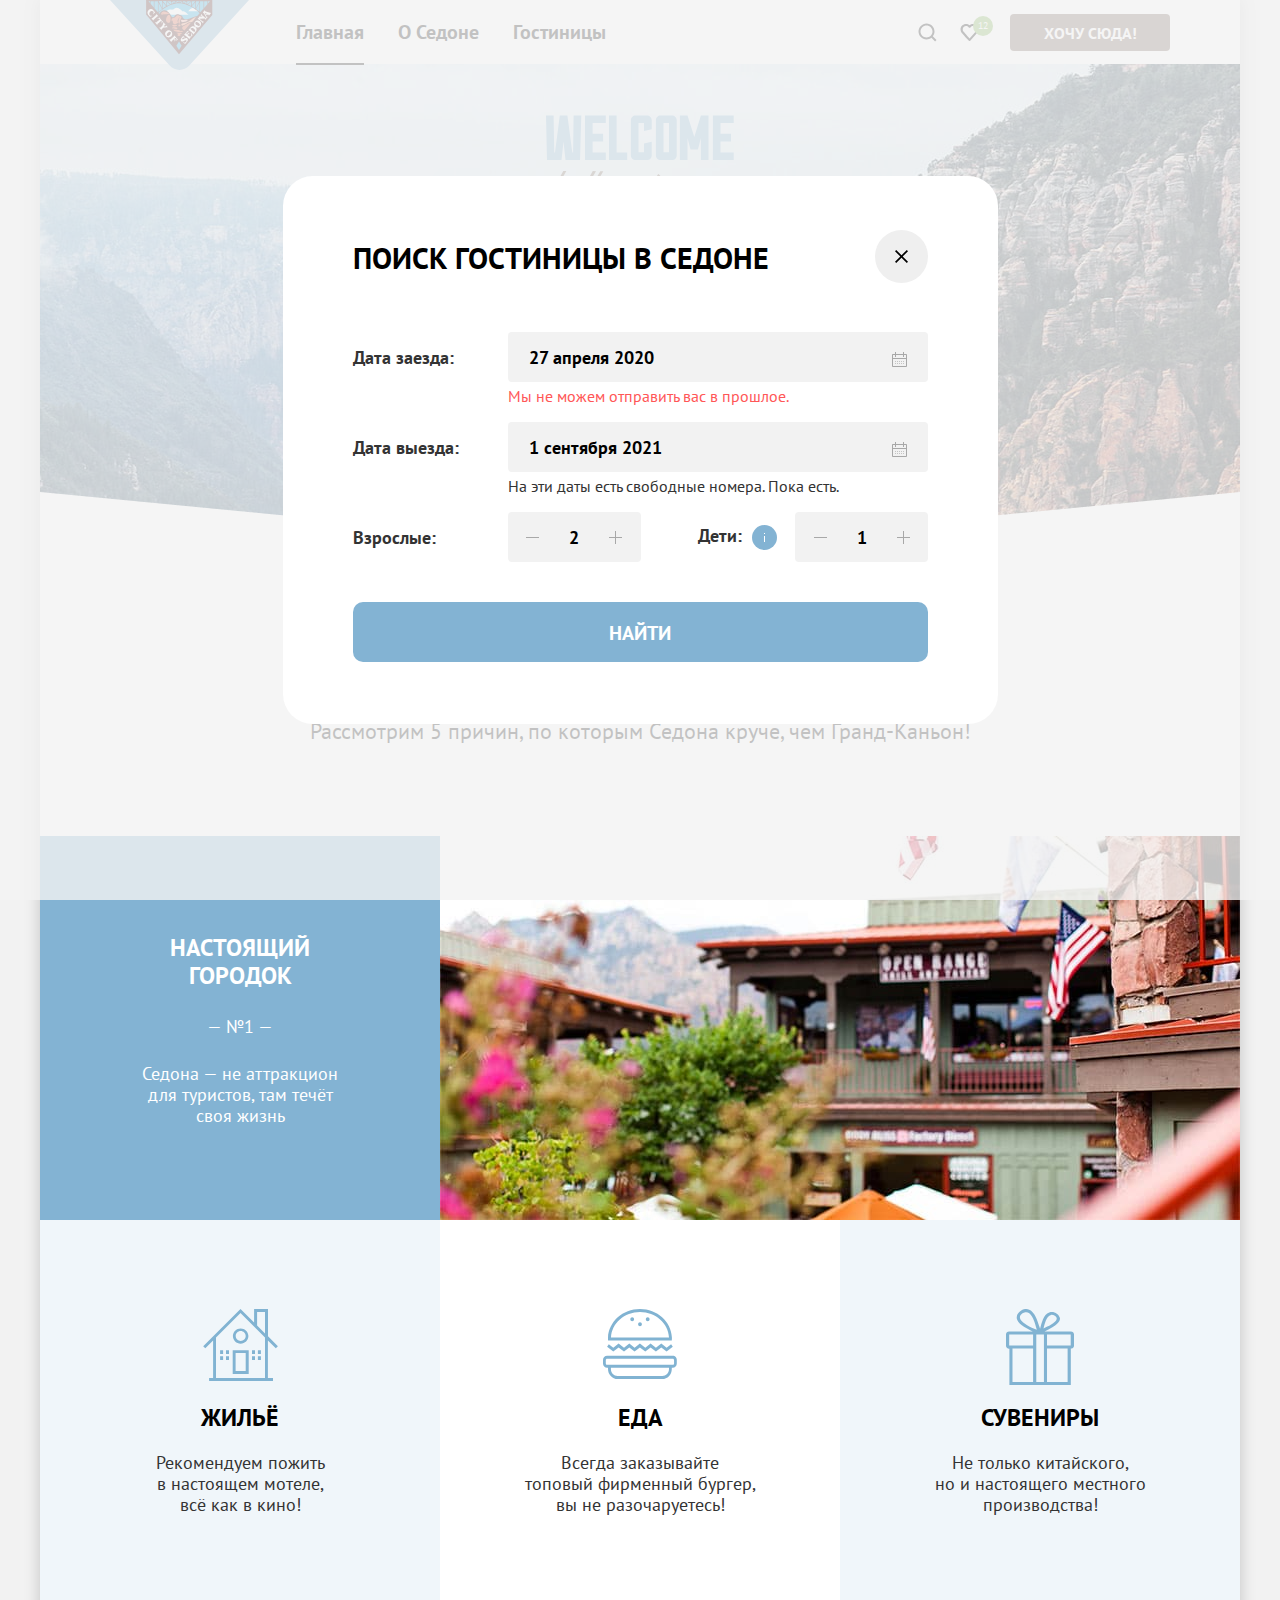
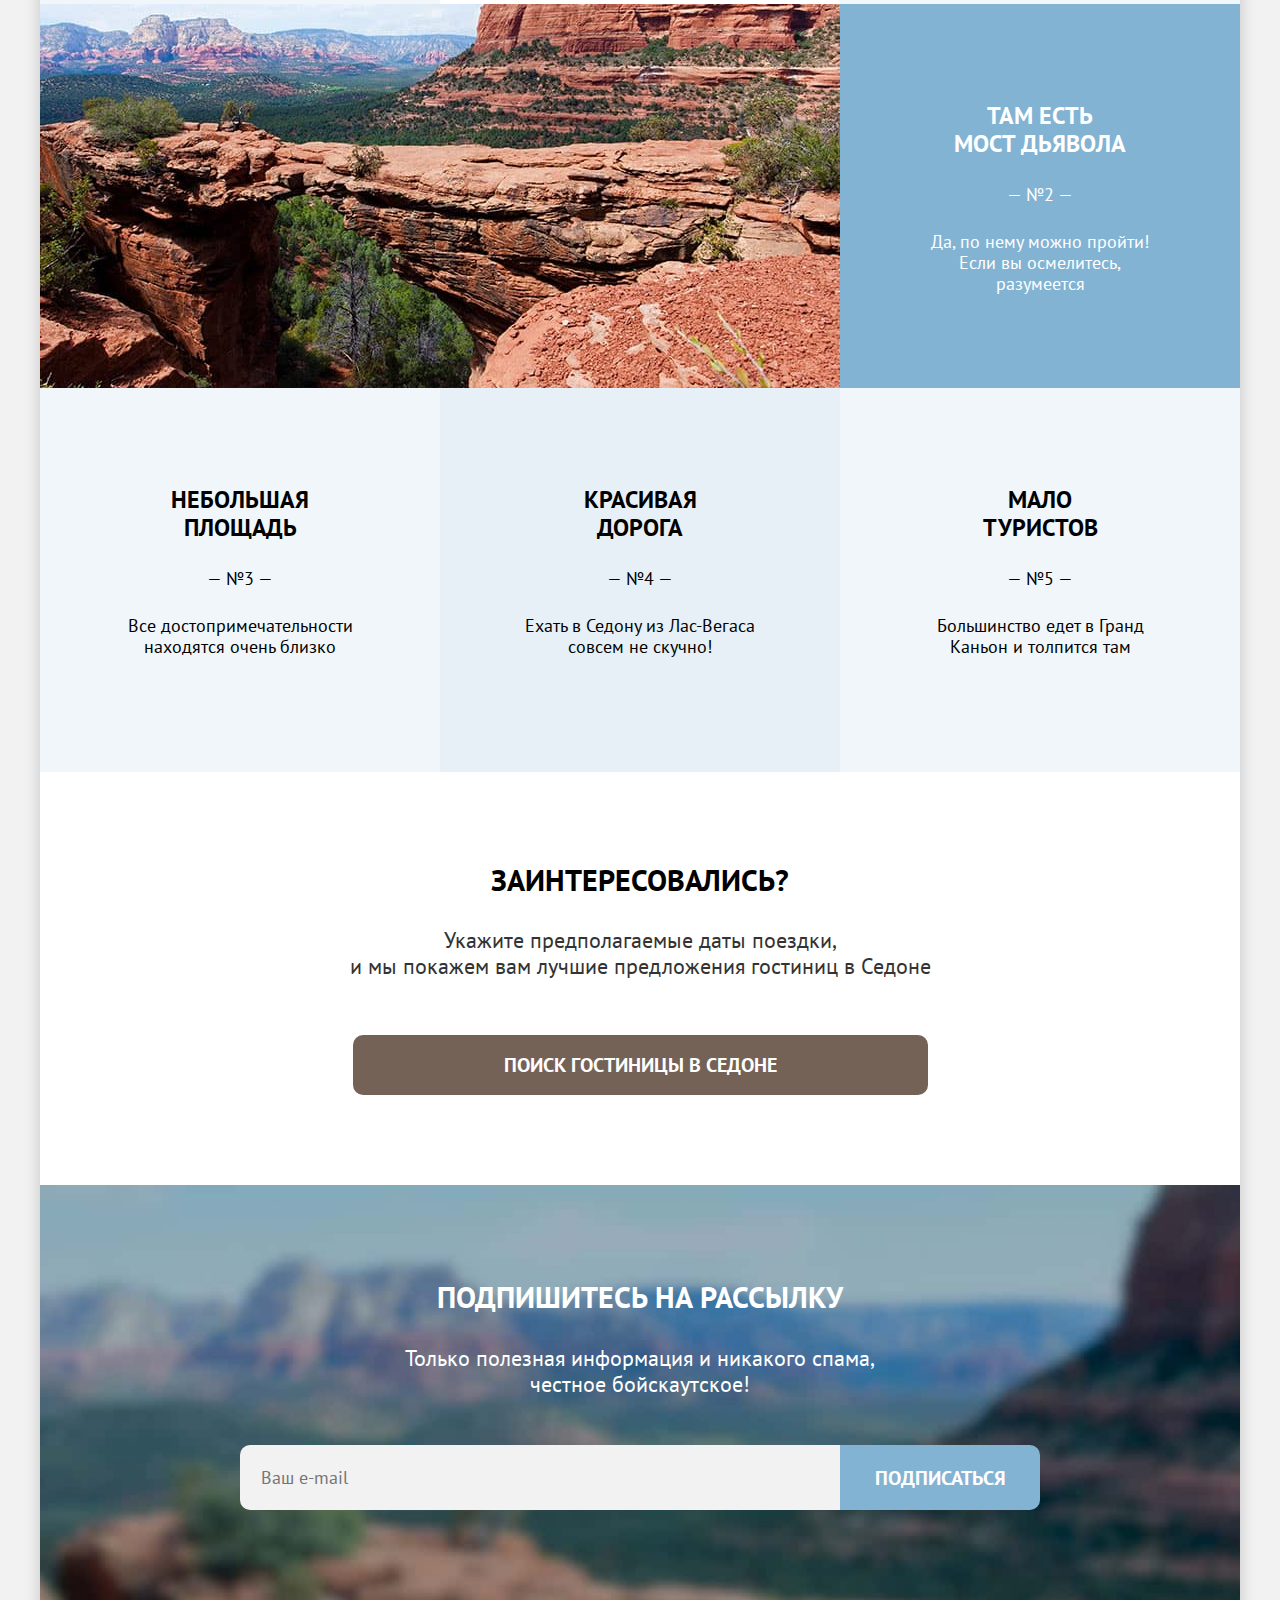
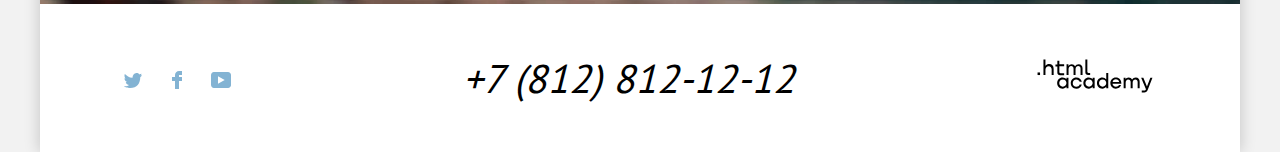
==== commit 7d9a10bb: "." ====
--- a/SEDONA-1.0/index.html
+++ b/SEDONA-1.0/index.html
@@ -197,14 +197,41 @@
               <input class="modal-form-search-field field modal-form-search-date" type="text" id="date-out" name="date-out" placeholder="Укажите дату" value="1 сентября 2021">
               <span class="field-message">На эти даты есть свободные номера. Пока есть.</span>
             </div>
-            <div class="modal-field-group">
-              <label class="field-title" for="">Взрослые:</label>
-              <input class="modal-form-search-field field" type="number" id="" name="" placeholder="">
-            </div>
-            <div class="modal-field-group">
-              <label class="field-title field-title-info" for="">Дети:</label>
-              <input class="modal-form-search-field field" type="number" id="" name="" placeholder="">
-            </div>
+
+
+            <div class="modal-field-group search-form-amount">
+              <label class="field-title" for="adults">Взрослые:</label>
+              <div class="number">
+                <button class="number-button number-button-minus">
+                  <span class="visually-hidden">Уменьшить количество</span>
+                </button>
+                <input class="modal-form-search-field field number-input" type="number" id="adults" name="adults" placeholder="0" value="2">
+                <button class="number-button number-button-plus">
+                  <span class="visually-hidden">Увеличить количество</span>
+                </button>
+              </div>
+            </div>
+            <div class="modal-field-group search-form-amount">
+              <span class="field-title field-title-info">
+                <label  for="children">Дети:</label>
+                <span class="field-info">
+                  <span class="field-info-text">
+                    Укажите количество детей, которые будут с вами, возраст которых от 6 до 18 лет. Дети до 6 лет размещаются бесплатно.
+                  </span>
+                </span>
+              </span>
+              <div class="number">
+                <button class="number-button number-button-minus">
+                  <span class="visually-hidden">Уменьшить количество</span>
+                </button>
+                <input class="modal-form-search-field field number-input" type="number" id="children" name="children" placeholder="0" value="1">
+                <button class="number-button number-button-plus">
+                  <span class="visually-hidden">Увеличить количество</span>
+                </button>
+              </div>
+            </div>
+
+
             <button class="modal-form-search-button button-large button" type="submit">Найти</button>
           </form>
         </section>
--- a/SEDONA-1.0/css/style.css
+++ b/SEDONA-1.0/css/style.css
@@ -444,119 +444,9 @@
   color:#333333;
 }
 
-.modal-container {
-  position: fixed;
-  top: 0;
-  left: 0;
-  display: flex;
-  width: 100%;
-  height: 100%;
-  background-color: rgba(242, 242, 242, 0.80);
-}
-
-.modal {
-  position: relative;
-  background-color: #ffffff;
-  padding: 62px 70px;
-  margin: auto;
-}
-
-.modal-search {
-  width: 715px;
-  border-radius: 30px;
-}
-
-.modal-close-button {
-  position: absolute;
-  top: 54px;
-  right: 70px;
-  width: 53px;
-  height: 53px;
-  border: none;
-  border-radius: 50%;
-  padding: 0;
-}
-
-.modal-close-button::after {
-  content: "";
-  display: block;
-  background-image: url(../images/modal-close.svg);
-  background-repeat: no-repeat;
-  background-position: 50% 50%;
-  width: 53px;
-  height: 53px;
-}
-
-.modal-title {
-  margin: 0;
-  text-transform: uppercase;
-  font-size: 30px;
-  font-weight: 700;
-  line-height: 40px;
-  margin-bottom: 54px;
-}
-
-.modal-form-search {
-  display: grid;
-  row-gap: 40px;
-  grid-template-columns: 50% 1fr;
-  grid-template-rows: 50px 50px 50px 60px;
-}
-
-.modal-field-group {
-  display: grid;
-  grid-template-columns: 140px 1fr;
-  grid-template-rows: 50px;
-  column-gap: 15px;;
-  row-gap: 4px;
-}
-
-.modal-field-group-date {
-  grid-column: 1 / -1;
-}
-
-.field-title {
-  align-self: center;
-  font-weight: 700;
-}
-
-.field-title-info {
-  display: flex;
-  justify-content: flex-end;
-}
-
-.modal-form-search-field {
-  border-radius: 4px;
-  padding: 13px 19px;
-}
-
-.modal-form-search-field:focus {
-  outline: 3px solid #83B3D3;
-  outline-offset: 0;
-}
-
-.modal-field-group .modal-form-search-field {
-  font-weight: 700;
-}
-
-.modal-field-group .modal-form-search-date {
-  background-image: url(../images/modal-date.svg);
-  background-repeat: no-repeat;
-  background-position: right 19px top 18px;
-}
-
-.field-message {
-  grid-column: 2 / -1;
-  font-size: 16px;
-}
-
-.field-message-error {
-  color: #FF5757;
-}
-
-.modal-form-search-button {
-  grid-column: 1 / -1;
-}
+
+
+
 
 .breadcrumbs-list {
   margin: 0;
@@ -1505,3 +1395,270 @@
 .footer-sponsor-logo-pic:active {
   fill: rgba(97, 80, 72, 0.3);
 }
+
+.modal-container {
+  position: fixed;
+  top: 0;
+  left: 0;
+  display: flex;
+  width: 100%;
+  height: 100%;
+  z-index: 4;
+  background-color: rgba(242, 242, 242, 0.80);
+}
+
+.modal {
+  position: relative;
+  background-color: #ffffff;
+  padding: 62px 70px;
+  margin: auto;
+}
+
+.modal-search {
+  width: 715px;
+  border-radius: 30px;
+}
+
+.modal-close-button {
+  position: absolute;
+  top: 54px;
+  right: 70px;
+  width: 53px;
+  height: 53px;
+  border: none;
+  border-radius: 50%;
+  padding: 0;
+}
+
+.modal-close-button::after {
+  content: "";
+  display: block;
+  background-image: url(../images/modal-close.svg);
+  background-repeat: no-repeat;
+  background-position: 50% 50%;
+  width: 53px;
+  height: 53px;
+}
+
+.modal-close-button:hover,
+.modal-close-button:active {
+  background-color: #E6E6E6;
+}
+
+.modal-close-button:active::after {
+  opacity: 0.3;
+}
+
+.modal-close-button:focus:not(:active) {
+  outline: 3px solid #83B3D3;
+}
+
+.modal-title {
+  margin: 0;
+  text-transform: uppercase;
+  font-size: 30px;
+  font-weight: 700;
+  line-height: 40px;
+  margin-bottom: 54px;
+  color:#000000;
+}
+
+.modal-form-search {
+  display: grid;
+  row-gap: 40px;
+  grid-template-columns: 50% 1fr;
+  grid-template-rows: 50px 50px 50px 60px;
+}
+
+.modal-field-group {
+  display: grid;
+  grid-template-columns: 140px 1fr;
+  grid-template-rows: 50px;
+  column-gap: 15px;;
+  row-gap: 4px;
+}
+
+.modal-field-group-date {
+  grid-column: 1 / -1;
+}
+
+.field-title {
+  align-self: center;
+  font-weight: 700;
+}
+
+.field-title-info {
+  display: flex;
+  justify-content: flex-end;
+}
+
+.modal-form-search-field {
+  border-radius: 4px;
+  padding: 13px 19px;
+}
+
+.modal-field-group-date .modal-form-search-field:not(:placeholder-shown):focus {
+  outline: none;
+  background-color: #ffffff;
+  border: 2px solid #000000;
+}
+
+.modal-field-group .modal-form-search-date {
+  background-image: url(../images/modal-date.svg);
+  background-repeat: no-repeat;
+  background-position: right 19px top 18px;
+}
+
+.field-message {
+  grid-column: 2 / -1;
+  font-size: 16px;
+}
+
+.field-message-error {
+  color: #FF5757;
+}
+
+.modal-form-search-button {
+  grid-column: 1 / -1;
+}
+
+.number {
+  display: grid;
+  position: relative;
+  z-index: 0;
+  grid-template-columns: 50px 1fr 50px;
+  min-width: 133px;
+}
+
+.number-input {
+  grid-column: 1 / -1;
+  grid-row: 1 / 2;
+  padding: 0 50px;
+  text-align: center;
+  appearance: textfield;
+}
+
+.modal-field-group .number-input:focus {
+  background-color: #E6E6E6;
+  outline: 3px solid #83B3D3;
+}
+
+.number-input::-webkit-inner-spin-button,
+.number-input::-webkit-outer-spin-button {
+  -webkit-appearance: none;
+  margin: 0;
+}
+
+.number-button {
+  position: relative;
+  z-index: 1;
+  grid-row: 1 / 2;
+  display: grid;
+  place-content: center;
+  background-color: transparent;
+  border: none;
+}
+
+.number-button::after {
+  content: "";
+  width: 25px;
+  height: 25px;
+  background-repeat: no-repeat;
+  background-position: 50% 50%;
+  border-radius: 4px;
+  opacity: 0.3;
+}
+
+.modal-field-group .modal-form-search-field {
+  font-weight: 700;
+}
+
+.number-button:hover::after {
+  opacity: 1;
+}
+
+.number-button:active::after {
+  opacity: 0.2;
+}
+
+.number-button:focus {
+  outline: none;
+}
+
+.number-button:focus:not(:active)::after {
+  outline: 3px solid #83B3D3;
+  outline-offset: -3px;
+  opacity: 1;
+}
+
+.number-button-minus {
+  grid-column: 1 / 2;
+}
+
+.number-button-minus::after {
+  background-image: url(../images/minus.svg);
+}
+
+.number-button-plus {
+  grid-column: 3 / 4;
+}
+
+.number-button-plus::after {
+  background-image: url(../images/plus.svg);
+}
+
+.field-info {
+  position: relative;
+  width: 25px;
+  height: 25px;
+  background-color: #83b3d3;
+  border-radius: 50%;
+  margin-left: 10px;
+  margin-right: 3px;
+  background-image: url(../images/info.svg);
+  background-repeat: no-repeat;
+  background-position: 50% 50%;
+}
+
+.field-info:hover {
+  background-color: #68A2CA;
+}
+
+.field-info-text {
+  display: none;
+  position: absolute;
+  width: 256px;
+  color: #ffffff;
+  background-color: #333333;
+  padding: 15px 20px;
+  border-radius: 10px;
+  font-size: 16px;
+  line-height: 20px;
+  font-weight: 400;
+  z-index: 1;
+  left: calc(50% - 128px);
+  top: calc(100% + 15px);
+}
+
+.field-info-text::before {
+  content: "";
+  position: absolute;
+  width: 19px;
+  height: 9px;
+  background-image: url(../images/triangle.svg);
+  top: -9px;
+  left: calc(50% - 10px);
+}
+
+.field-info-text::after {
+  content: "";
+  position: absolute;
+  left: 0;
+  right: 0;
+  top: -25px;
+  height: 25px;
+}
+
+.field-info:hover .field-info-text {
+  display: block;
+}
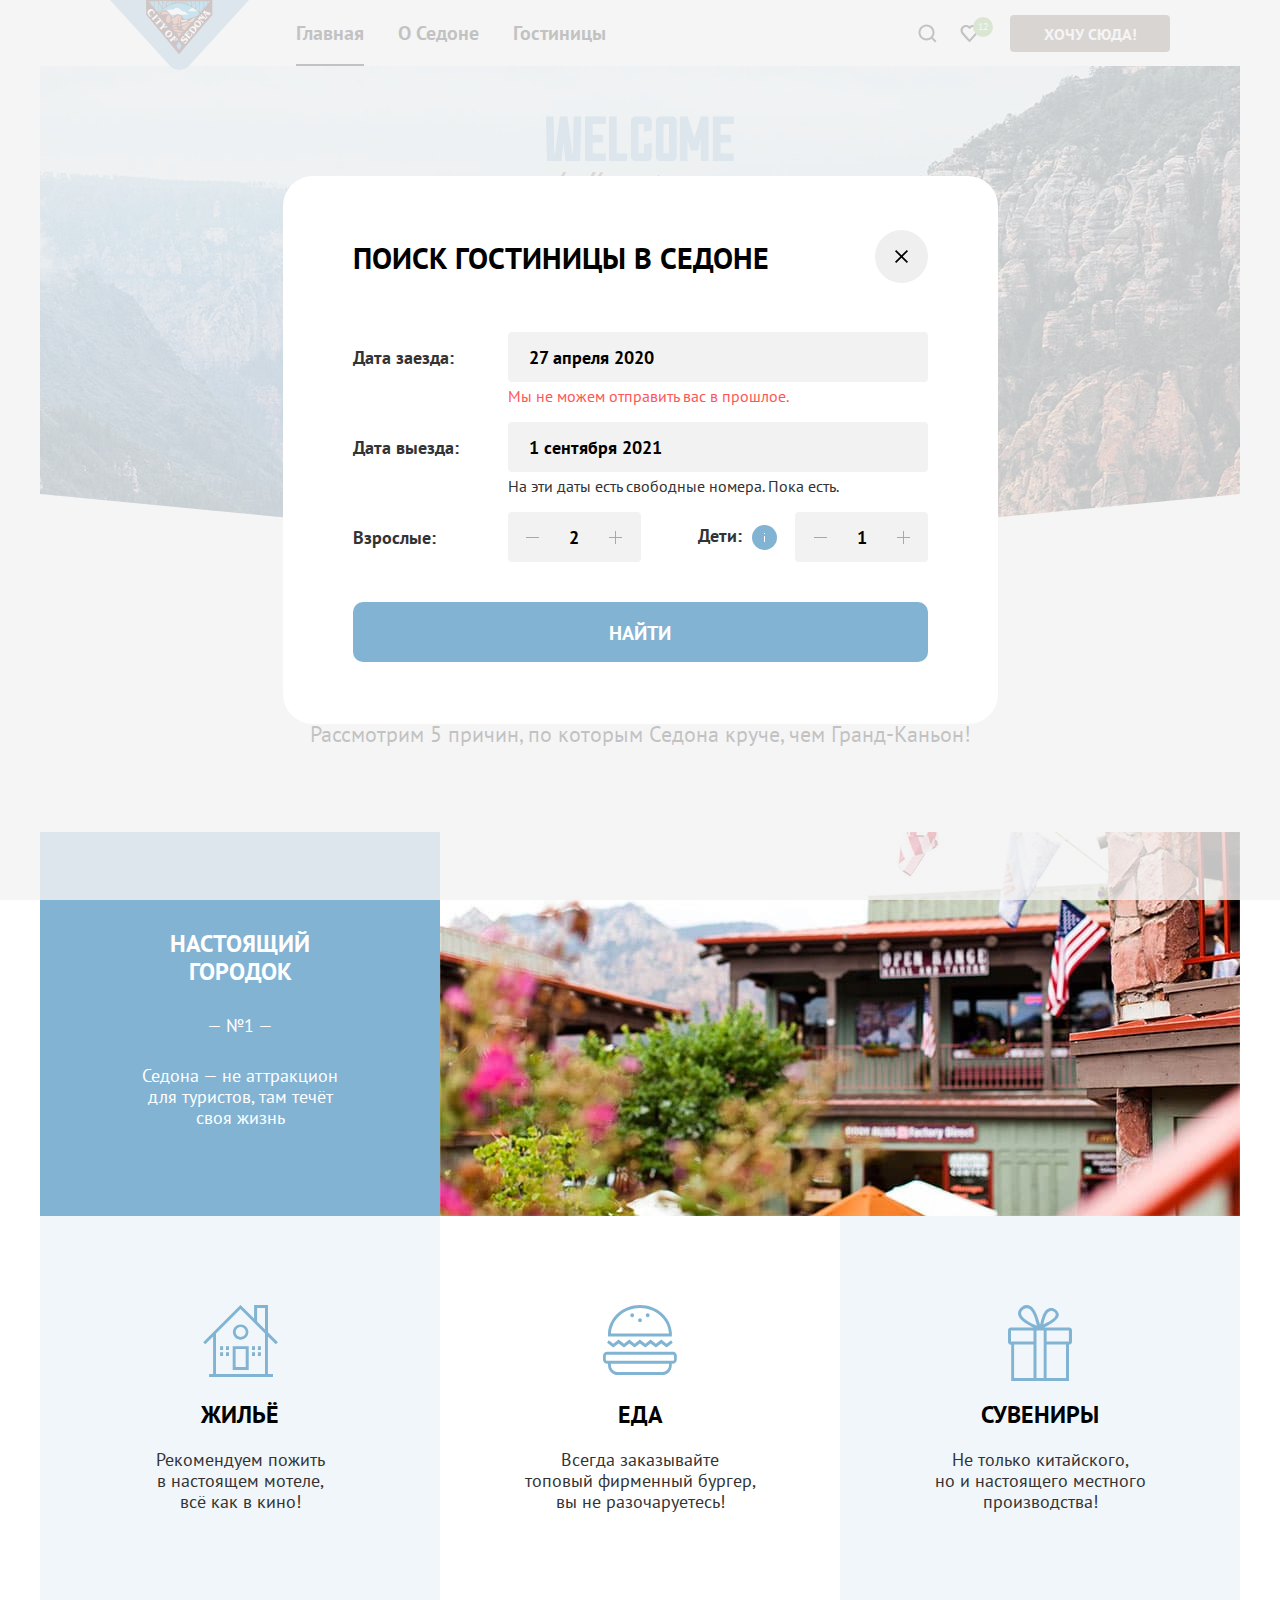
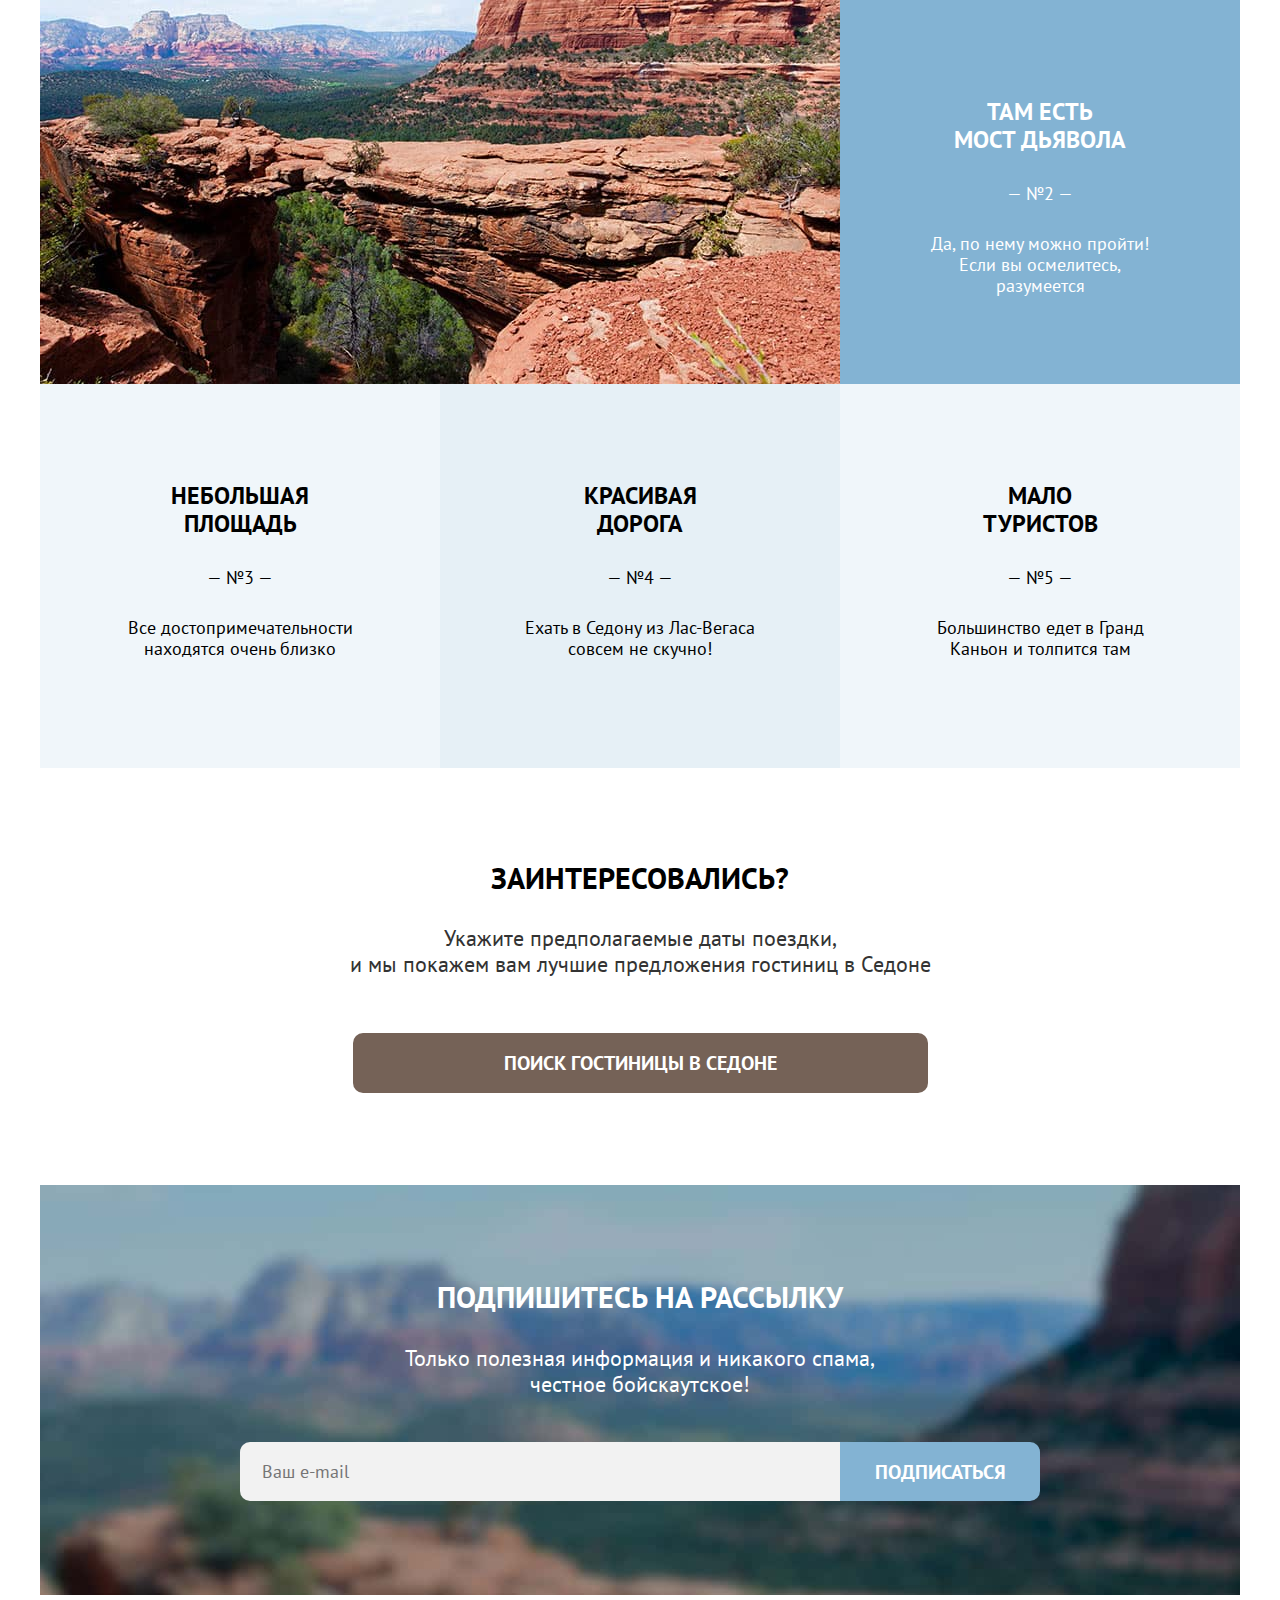
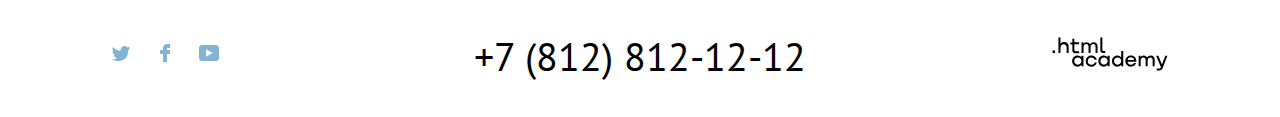
==== commit 98df606f: "." ====
--- a/SEDONA-1.0/index.html
+++ b/SEDONA-1.0/index.html
@@ -111,17 +111,17 @@
         <section class="search-hotel">
           <h2 class="visually-hidden">Поиск Гостиницы</h2>
           <p class="search-title">Заинтересовались?</p>
-          <p class="search-hotel-text">Укажите предполагаемые даты поездки,<br>и мы покажем вам лучшие предложения гостиниц в Седоне</p>
+          <p class="search-text">Укажите предполагаемые даты поездки,<br>и мы покажем вам лучшие предложения гостиниц в Седоне</p>
           <a class="search-button button button-secondary button-large" href="search-hotel.html">Поиск гостиницы в Седоне</a>
         </section>
         <section class="maling maling-main">
           <h2 class="maling-title">Подпишитесь на рассылку</h2>
           <p class="maling-text">Только полезная информация и никакого спама,<br>честное бойскаутское!</p>
-          <form class="news-maling-form" action="https://echo.htmlacademy.ru/" method="post">
-            <p class="news-maling">
+          <form class="maling-form" action="https://echo.htmlacademy.ru/" method="post">
+            <p class="maling-field">
               <label class="visually-hidden" for="news-maling-email">Email</label>
               <input class="subscribe-field field" placeholder="Ваш e-mail" type="email" name="news-maling-email" id="news-maling-email" required>
-              <button class="news-maling-button button button-large" type="submit">Подписаться</button>
+              <button class="maling-button button button-large" type="submit">Подписаться</button>
             </p>
           </form>
         </section>
@@ -157,12 +157,12 @@
             </li>
           </ul>
           <h2 class="visually-hidden">Номер для связи</h2>
-          <address class="footer-number-address">
-            <a class="footer-number-address-tel" href="+78128121212">+7 (812) 812-12-12</a>
+          <address class="footer-number">
+            <a class="footer-number-tel" href="+78128121212">+7 (812) 812-12-12</a>
           </address>
           <h2 class="visually-hidden">Спонсор сайта</h2>
-          <a class="footer-sponsor-logo-link" href="https://htmlacademy.ru/">
-            <svg class="footer-sponsor-logo-pic" aria-hidden="true" focusable="false" xmlns="http://www.w3.org/2000/svg" width="116" height="34" viewBox="0 0 116 34">
+          <a class="footer-sponsor-link" href="https://htmlacademy.ru/">
+            <svg class="footer-sponsor-pic" aria-hidden="true" focusable="false" xmlns="http://www.w3.org/2000/svg" width="116" height="34" viewBox="0 0 116 34">
               <path d="M0.550171 13.4498V16.0498H3.05017V13.4498H0.550171Z"/>
               <path d="M12.1506 5.0498C10.5506 5.0498 9.35056 5.7498 8.55056 6.7498H8.45056V0.549805H6.45056V16.0498H8.45056V10.7498C8.45056 8.64981 9.75056 7.1498 11.7506 7.1498C13.5506 7.1498 14.6506 8.5498 14.6506 10.3498V16.0498H16.6506V9.9498C16.7506 6.9498 14.8506 5.0498 12.1506 5.0498Z"/>
               <path d="M27.1506 5.3499H22.3506V1.6499H20.3506V5.4499H18.4506V7.4499H20.3506V13.4499C20.3506 15.1499 21.3506 16.1499 23.0506 16.1499H27.1506V14.1499H23.4506C22.7506 14.1499 22.3506 13.7499 22.3506 13.0499V7.3499H27.1506V5.3499Z"/>
@@ -186,32 +186,34 @@
         </button>
         <section class="modal-content">
           <h2 class="modal-title">Поиск гостиницы в Седоне</h2>
-          <form class="modal-form-search">
-            <div class="modal-field-group modal-field-group-date">
+
+          <form class="modal-form">
+            <div class="modal-form-group modal-form-date">
               <label class="field-title" for="date-in">Дата заезда:</label>
-              <input class="modal-form-search-field field modal-form-search-date" type="text" id="date-in" name="date-in" placeholder="Укажите дату" value="27 апреля 2020">
+              <input class="modal-form-field field modal-date-pic" type="text" id="date-in" name="date-in" placeholder="Укажите дату" value="27 апреля 2020">
               <span class="field-message field-message-error">Мы не можем отправить вас в прошлое.</span>
             </div>
-            <div class="modal-field-group modal-field-group-date">
+
+            <div class="modal-form-group modal-form-date">
               <label class="field-title" for="date-out">Дата выезда:</label>
-              <input class="modal-form-search-field field modal-form-search-date" type="text" id="date-out" name="date-out" placeholder="Укажите дату" value="1 сентября 2021">
+              <input class="modal-form-field field modal-date-pic" type="text" id="date-out" name="date-out" placeholder="Укажите дату" value="1 сентября 2021">
               <span class="field-message">На эти даты есть свободные номера. Пока есть.</span>
             </div>
 
-
-            <div class="modal-field-group search-form-amount">
+            <div class="modal-form-group search-form-amount">
               <label class="field-title" for="adults">Взрослые:</label>
               <div class="number">
-                <button class="number-button number-button-minus">
+                <button class="number-button number-button-minus" type="button">
                   <span class="visually-hidden">Уменьшить количество</span>
                 </button>
-                <input class="modal-form-search-field field number-input" type="number" id="adults" name="adults" placeholder="0" value="2">
-                <button class="number-button number-button-plus">
+                <input class="modal-form-field field number-input" type="number" id="adults" name="adults" placeholder="0" value="2">
+                <button class="number-button number-button-plus" type="button">
                   <span class="visually-hidden">Увеличить количество</span>
                 </button>
               </div>
             </div>
-            <div class="modal-field-group search-form-amount">
+
+            <div class="modal-form-group search-form-amount">
               <span class="field-title field-title-info">
                 <label  for="children">Дети:</label>
                 <span class="field-info">
@@ -221,18 +223,18 @@
                 </span>
               </span>
               <div class="number">
-                <button class="number-button number-button-minus">
+                <button class="number-button number-button-minus" type="button">
                   <span class="visually-hidden">Уменьшить количество</span>
                 </button>
-                <input class="modal-form-search-field field number-input" type="number" id="children" name="children" placeholder="0" value="1">
-                <button class="number-button number-button-plus">
+                <input class="modal-form-field field number-input" type="number" id="children" name="children" placeholder="0" value="1">
+                <button class="number-button number-button-plus" type="button">
                   <span class="visually-hidden">Увеличить количество</span>
                 </button>
               </div>
             </div>
 
 
-            <button class="modal-form-search-button button-large button" type="submit">Найти</button>
+            <button class="modal-form-button button-large button" type="submit">Найти</button>
           </form>
         </section>
       </div>
--- a/SEDONA-1.0/css/style.css
+++ b/SEDONA-1.0/css/style.css
@@ -29,7 +29,7 @@
   display: flex;
   flex-direction: column;
   min-height: 100%;
-  width: 1200px;
+  min-width: 1200px;
   font-family: "PT sans", sans-serif;
   font-size: 18px;
   line-height: 21px;
@@ -49,6 +49,8 @@
   overflow: hidden;
 }
 
+/*button*/
+
 .button {
   display: inline-block;
   color:#ffffff;
@@ -151,7 +153,7 @@
 .navigation-link {
   display: block;
   position: relative;
-  padding: 17px;
+  padding: 20px 17px;
   font-family: "PT sans", sans-serif;
   font-size: 20px;
   line-height: 26px;
@@ -176,7 +178,7 @@
   height: 2px;
   right: 17px;
   left: 17px;
-  bottom: -3px;
+  bottom: 0;
   background-color: #000000;
 
 }
@@ -259,7 +261,7 @@
     100% auto,
     cover;
   background-position:
-    50% calc(50% - 16px),
+    50% calc(50% - 17px),
     50% 100%,
     50% 50%;
   background-repeat: no-repeat;
@@ -269,6 +271,14 @@
                     url(../images/index-background.jpg);
 }
 
+.advantages {
+  text-align: center;
+}
+
+.advantages-content {
+  padding: 62px 240px 80px;
+}
+
 .section-title {
   font-family: "PT sans", sans-serif;
   font-size: 30px;
@@ -277,7 +287,7 @@
   text-align: center;
   text-transform: uppercase;
   margin: 0;
-  margin-bottom: 30px;
+  margin-bottom: 31px;
 }
 
 .section-description {
@@ -286,14 +296,6 @@
   line-height: 36px;
   text-align: center;
   margin: 0;
-}
-
-.advantages {
-  text-align: center;
-}
-
-.advantages-content {
-  padding: 62px 240px 87px;
 }
 
 .advantages-list {
@@ -332,7 +334,7 @@
 .advantages-item-container {
   display: grid;
   align-content: start;
-  gap: 26px;
+  gap: 29px;
   padding: 60px;
   min-height: 384px;
   padding-top: 98px;
@@ -340,34 +342,6 @@
 
 .advantages-item-container::before {
   content: "— №" counter(advantages) " —";
-}
-
-.advantages-list-inner {
-  color: #333333;
-  background-color: #ffffff;
-  grid-column: 1 / -1;
-  margin: 0;
-  padding: 0;
-  list-style-type: none;
-  display: grid;
-  grid-template-columns: repeat(3, 1fr);
-}
-
-.advantages-item-inner {
-  display: grid;
-  align-content: start;
-  gap: 20px;
-  min-height: 384px;
-  background: rgba(131, 179, 211, 0.12);
-  padding: 60px;
-  padding-top: 184px;
-
-  background-repeat: no-repeat;
-  background-position: 50% 89px;
-}
-
-.advantages-item-inner:nth-child(even) {
-  background-color: #ffffff;
 }
 
 .advantages-title {
@@ -391,19 +365,9 @@
   order: -1;
 }
 
-.advantages-item-inner-home {
-  background-image: url(../images/main-icon/icon-1.svg);
-  background-size: 75px 72px;
-}
-
-.advantages-item-inner-food {
-  background-image: url(../images/main-icon/icon-2.svg);
-  background-size: 74px 70px;
-}
-
-.advantages-item-inner-present {
-  background-image: url(../images/main-icon/icon-3.svg);
-  background-size: 68px 76px;
+.advantages-text {
+  margin: 0;
+  line-height: 21px;
 }
 
 .advantages-pic {
@@ -418,14 +382,52 @@
   order: -1;
 }
 
-.advantages-text {
-  margin: 0;
-  line-height: 21px;
+.advantages-list-inner {
+  color: #333333;
+  background-color: #ffffff;
+  grid-column: 1 / -1;
+  margin: 0;
+  padding: 0;
+  list-style-type: none;
+  display: grid;
+  grid-template-columns: repeat(3, 1fr);
+}
+
+.advantages-item-inner {
+  display: grid;
+  align-content: start;
+  gap: 20px;
+  min-height: 384px;
+  background: rgba(131, 179, 211, 0.12);
+  padding: 60px;
+  padding-top: 185px;
+
+  background-repeat: no-repeat;
+  background-position: 50% 89px;
+}
+
+.advantages-item-inner:nth-child(even) {
+  background-color: #ffffff;
+}
+
+.advantages-item-inner-home {
+  background-image: url(../images/main-icon/icon-1.svg);
+  background-size: 75px 72px;
+}
+
+.advantages-item-inner-food {
+  background-image: url(../images/main-icon/icon-2.svg);
+  background-size: 74px 70px;
+}
+
+.advantages-item-inner-present {
+  background-image: url(../images/main-icon/icon-3.svg);
+  background-size: 64px 76px;
 }
 
 .search-hotel {
   text-align: center;
-  padding: 90px 240px;
+  padding: 92px 240px;
 }
 
 .search-title {
@@ -438,781 +440,16 @@
   text-transform:uppercase;
 }
 
-.search-hotel-text {
+.search-text {
   font-size: 22px;
   line-height: 26px;
   color:#333333;
 }
-
-
-
-
-
-.breadcrumbs-list {
-  margin: 0;
-  padding: 0;
-  margin-bottom: 45px;
-  display: flex;
-  list-style-type: none;
-}
-
 
 .search-button {
   margin: 34px 73px 0;
   padding: 18px 0;
   width: 575px;
-}
-
-.breadcrumbs-item {
-  font-size: 16px;
-}
-
-.breadcrumbs-item-link {
-  padding: 3px 10px 3px 0;
-  border-radius: 4px;
-}
-
-.breadcrumbs-item-home {
-  width: 28px;
-  height: 27px;
-}
-
-.search-icon-button {
-  fill: #ffffff;
-}
-
-.breadcrumbs-item-link:hover .search-icon-button {
-  opacity: 0.6;
-}
-
-.breadcrumbs-item-link:active .search-icon-button {
-  opacity: 0.3;
-}
-
-.breadcrumbs-item-link:focus {
-  outline: 3px solid #83B3D3;
-  outline-offset: -3px;
-}
-
-.breadcrumbs-item + .breadcrumbs-item {
-  position: relative;
-  margin-left: 15px;
-}
-
-.breadcrumbs-item + .breadcrumbs-item::before {
-  content: "";
-  position: absolute;
-  background: url(../images/nav-link.svg);
-  background-repeat: no-repeat;
-  top: 6px;
-  left: -15px;
-  width: 5px;
-  height: 8px;
-}
-
-.search-hotel-home {
-  position: absolute;
-}
-
-.hotel-filter {
-  display: flex;
-  width: 1050px;
-  margin: 0 auto;
-}
-
-.hotel-filter-group {
-  margin: 0;
-  padding: 0;
-  width: 200px;
-  margin-right: 17px;
-  border: none;
-}
-
-.filter-label {
-  line-height: 23px;
-}
-
-.filter-title {
-  font-size: 20px;
-  line-height: 26px;
-  font-weight: 700;
-  margin-bottom: 30px;
-}
-
-.filter-list {
-  margin: 0;
-  padding: 0;
-  list-style-type: none;
-}
-
-.filter-item + .filter-item{
-  margin-top: 13px;
-}
-
-.filter-item-title {
-  position: relative;
-  display: block;
-  padding-left: 40px;
-}
-
-.filter-mark {
-  position: absolute;
-  width: 20px;
-  height: 20px;
-  left: 0;
-  top: 2px;
-  background-color: #ffffff;
-  border-radius: 4px;
-}
-
-.filter-item-title:hover .filter-mark {
-  opacity: 0.6;
-}
-
-.filter-item-title:active .filter-mark {
-  opacity: 0.3;
-}
-
-.filter-item-input:focus + .filter-mark {
-  outline: 3px solid #83B3D3;
-}
-
-.filter-item-input[type="checkbox"]:checked + .filter-mark::after {
-  content:"";
-  display: block;
-  background-image: url(../images/control=checkbox.svg);
-  background-repeat: no-repeat;
-  background-position: 4px 5px;
-  height: 20px;
-}
-
-.filter-item-input[type="radio"] + .filter-mark {
-  border-radius: 50%;
-}
-
-.filter-item-input[type="radio"]:checked + .filter-mark::after {
-  content: "";
-  display: block;
-  height: 20px;
-  background-image: url(../images/control=radio.svg);
-  background-repeat: no-repeat;
-  background-position: center;
-}
-
-.hotel-filter-price {
-  width: 287px;
-  margin-left: 95px;
-}
-
-.range-labels {
-  display: grid;
-  grid-template-columns: 1fr 2px 1fr;
-}
-
-.range-labels::before {
-  content: "";
-  position:relative;
-  z-index: 1;
-
-  width: 2px;
-  background-color: #ffffff;
-}
-
-.range-labels:hover::before {
-  opacity: 0.6;
-}
-
-.range-labels:focus-within::before {
-  opacity: 1;
-}
-
-.range-label {
-  display: grid;
-  grid-template-columns: 1fr 44px;
-}
-
-.range-label:nth-child(1) {
-  order: -1;
-}
-
-.range-title {
-  opacity: 0.3;
-  grid-column: 2 / 3;
-  grid-row: 1 / 2;
-  align-self: center;
-  justify-self: center;
-}
-
-.range-input {
-  width: 100%;
-  grid-column: 1 / -1;
-  grid-row: 1 / 2;
-  padding: 14px 43px 11px 19px;
-  border: 2px solid #ffffff;
-  border-radius: 4px;
-
-  color: #ffffff;
-  background-color: transparent;
-  font-size: 18px;
-  font-family: inherit;
-}
-
-.range-label:nth-child(1) .range-input {
-  border-right: none;
-  border-top-right-radius: 0;
-  border-bottom-right-radius: 0;
-}
-
-.range-label:nth-child(2) .range-input {
-  border-left: none;
-  border-top-left-radius: 0;
-  border-bottom-left-radius: 0;
-}
-
-.range-input::-webkit-outer-spin-button,
-.range-input::-webkit-inner-spin-button {
-  -webkit-appearance: none;
-  margin: 0;
-}
-
-.range-input:hover {
-  border-color: rgba(255, 255, 255, 0.6);
-}
-
-.range-input:active {
-  background-color: #756257;
-  outline: none;
-}
-
-.range-input:focus:not(:active) {
-  outline: 3px solid #81b3d2;
-  box-shadow: inset 0px 0px 0px 3px #81B3D2;
-  background-color: #756257;
-  border-color: #ffffff;
-}
-
-.range-input:not(:placeholder-shown):focus {
-  border-color: #ffffff;
-  box-shadow: none;
-}
-
-.range-slider {
-  grid-column: 1 / -1;
-  position: relative;
-  height: 4px;
-  background-color: rgba(255, 255, 255, 0.3);
-  margin-top: 32px;
-}
-
-.price-slider {
-  position: absolute;
-  height: 4px;
-  background-color: #ffffff;
-}
-
-.range-toggle {
-  position: absolute;
-  width: 20px;
-  height: 20px;
-  border: none;
-  border-radius: 5px;
-  cursor: pointer;
-}
-
-.range-toggle:hover {
-  box-shadow: 0px 4px 10px 0px rgba(0, 0, 0, 0.25);
-}
-
-.range-toggle:active {
-  outline: 2px solid #83B3D3;
-  box-shadow: 0px 7px 15px 0px rgba(0, 0, 0, 0.40);
-}
-
-.range-toggle:focus:not(:active) {
-  outline: 3px solid #83B3D3;
-  box-shadow: 0px 4px 10px 0px rgba(0, 0, 0, 0.25);
-}
-
-.toggle-min {
-  top: -10px;
-  left: 0;
-}
-
-.toggle-max {
-  top: -10px;
-  right: 0;
-}
-
-.filter-buttons {
-  display: flex;
-  flex-direction: column;
-  width: 160px;
-  margin-left: 64px;
-  margin-top: 56px;
-
-}
-
-.filter-button {
-  line-height: 36px;
-  cursor: pointer;
-  margin-bottom: 20px;
-}
-
-.filter-button:active {
-  color: rgba(255, 255, 255, 0.3);
-}
-
-.filter-button:focus:not(:active) {
-  outline: 3px solid #ffffff;
-}
-
-.filter-reset {
-  color: #ffffff;
-  background-color: transparent;
-  font-size: 18px;
-  font-family: inherit;
-  font-weight: 400;
-  align-self: center;
-  border: none;
-  border-radius: 4px;
-  padding: 3px 14px;
-  cursor: pointer;
-}
-
-.filter-reset:hover {
-  opacity: 0.6;
-}
-
-.filter-reset:active {
-  opacity: 0.3;
-}
-
-.filter-reset:focus:not(:active) {
-  outline: 3px solid #83B3D3;
-}
-
-.hotel-sorting {
-  padding: 0 72px;
-}
-
-.sorting-result {
-  font-size: 30px;
-  line-height: 39px;
-  font-weight: 700;
-  text-transform: uppercase;
-}
-
-.catalog-sort {
-  display: grid;
-  grid-template-columns: 1fr 287px max-content;
-  align-items: center;
-  gap: 80px;
-  padding: 44px 0;
-}
-
-.sorting-result {
-  margin: 0;
-}
-
-.catalog-select{
-  position: relative;
-  z-index: 1;
-}
-
-.sorting-button {
-  display: grid;
-  grid-template-columns: 1fr 50px;
-  padding: 10px 18px;
-  padding-right: 0;
-  color: #333333;
-  border: 2px solid #e6e6e6;
-  border-radius: 4px;
-}
-
-.sorting-button::-webkit-details-marker {
-  display: none;
-}
-
-.sorting-button::after {
-  content: "";
-  background-image: url(../images/variant=arrow.svg);
-  background-position: 50% 50%;
-  background-repeat: no-repeat;
-}
-
-.sorting-button:hover {
-  border-color: #83B3D3;
-}
-
-.sorting-button:active {
-  opacity: 0.3;
-}
-
-.sorting-button:focus {
-  outline: 2px solid #83B3D3;
-  outline-offset: -2px;
-}
-
-.catalog-select[open] .sorting-button::after {
-  transform: rotate(180deg);
-}
-
-.sorting-button-list {
-  position:absolute;
-  margin: 0;
-  padding: 10px 0;
-  top: 100%;
-  right: 0;
-  left: 0;
-  border-radius: 4px;
-  background-color: #ffffff;
-  box-shadow: 0 2px 4px rgba(0, 0, 0, 0.2);
-
-  list-style-type: none;
-}
-
-.sorting-button-link {
-  display: block;
-  padding: 8px 20px;
-
-  color: #333333;
-
-  text-decoration: none;
-}
-
-.sorting-button-link-active {
-  background-color: #e6e6e6;
-}
-
-.sorting-button-link:hover:not(.sorting-button-link-active) {
-  background-color: #f2f2f2;
-}
-
-.view-list {
-  display: flex;
-  padding: 0;
-  margin: 0;
-  list-style-type: none;
-}
-
-.view-link-card {
-  background: url(../images/variant=tile.svg);
-}
-
-.view-link-slider {
-  background: url(../images/variant=slideshow.svg);
-}
-
-.view-link-list {
-  background: url(../images/variant=list.svg);
-}
-
-.view-link {
-  display: block;
-  width: 44px;
-  height: 44px;
-  margin-right: 8px;
-  border: 2px solid #e6e6e6;
-  border-radius: 4px;
-
-  background-repeat: no-repeat;
-  background-position: 50% 50%;
-}
-
-.view-link:hover {
-  border-color: #83B3D3;
-}
-
-.view-link:active {
-  border-color: #000000;
-}
-
-.view-link:focus:not(:active) {
-  outline: 2px solid #83B3D3;
-  outline-offset: -2px;
-}
-
-.view-item-active .view-link {
-  border-color: #000000;
-}
-
-.hotel-card-list {
-  display: grid;
-  grid-template-columns: repeat(3, 340px);
-  gap: 10px 18px;
-  padding: 0;
-  margin: 0;
-  margin-bottom: 34px;
-  list-style-type: none;
-}
-
-.hotel-card-item {
-  display: grid;
-  position: relative;
-  grid-template-columns: 1fr 26px 1fr;
-  grid-template-rows: 206px;
-  row-gap: 16px;
-  grid-template-areas:
-    "img img img"
-    "title title title"
-    "description description description"
-    "button-more . button-chosen"
-    "stars rate rate";
-  padding: 20px;
-  z-index: 0;
-}
-
-.hotel-card-link {
-  grid-area: title;
-  color:#000000;
-  text-decoration: none;
-}
-
-.hotel-card-link:focus {
-  outline: none;
-}
-
-.hotel-card-link::before {
-  content: "";
-  position: absolute;
-  top: 0;
-  left: 0;
-  right: 0;
-  bottom: 160px;
-  z-index: 1;
-}
-
-.hotel-card-title {
-  font-size: 24px;
-  line-height: 31px;
-  margin: 0;
-}
-
-.hotel-card-photo {
-  grid-area: img;
-  width: 100%;
-  height: auto;
-  object-fit: cover;
-  order: -1;
-}
-
-.hotel-card-link:hover + .hotel-card-photo {
-  opacity: 0.6;
-}
-
-.hotel-card-link:active + .hotel-card-photo {
-  opacity: 0.3;
-}
-
-.hotel-card-link:focus + .hotel-card-photo {
-  outline: 2px solid #83B3D3;
-}
-
-.hotel-card-description {
-  grid-area: description;
-  display: grid;
-  grid-template-columns: 1fr 1fr;
-  column-gap: 26px;
-  margin: 0;
-}
-
-.card-more {
-  grid-area: button-more;
-}
-
-.card-chosen {
-  grid-area: button-chosen;
-}
-
-.rating-star {
-  grid-area: stars;
-  align-self: start;
-}
-
-.star {
-  margin: 0;
-  height: 37px;
-  background: url(../images/Star.svg);
-  background-size: 23px 17px;
-  background-repeat: repeat-x;
-  background-position: 0 50%;
-}
-
-.star-four {
-  width: 93px;
-}
-
-.star-three {
-  width: 68px;
-}
-
-.star-two {
-  width: 43px;
-}
-
-.rating-middle {
-  grid-area: rate;
-  align-items: end;
-  text-transform: uppercase;
-  margin: 0;
-  padding: 8px;
-  font-size: 16px;
-  text-align: center;
-  background-color: #f2f2f2;
-  border-radius: 4px;
-}
-
-.pagination {
-  display: flex;
-  flex-direction: column;
-  align-items: center;
-  padding: 30px 0;
-  border-top: 1px solid #e6e6e6;
-}
-
-.pagination-button {
-  min-width: 620px;
-  padding: 17px 0;
-  border-radius: 4px;
-  border: none;
-}
-
-.pagination-nav {
-  display: flex;
-  justify-content: space-between;
-  align-items: center;
-  margin-top: 30px;
-  padding-top: 30px;
-  width: 100%;
-  border-top: 1px solid #e6e6e6;
-}
-
-.pagination-list {
-  padding: 0;
-  margin: 0;
-  display: flex;
-  flex-wrap: wrap;
-
-  list-style-type: none;
-}
-.pagination-item {
-  margin-right: 8px;
-}
-
-.pagination-item-action .pagination-link {
-  color: #000000;
-  background-color: #e6e6e6;
-}
-
-.pagination-link {
-  display: flex;
-  align-items: center;
-  justify-content: center;
-  min-width: 55px;
-  height: 55px;
-
-
-  color: #ffffff;
-  background-color: #83B3D3;
-
-  font-size: 20px;
-  font-weight: 700;
-  text-align: center;
-  text-decoration: none;
-  border-radius: 4px;
-}
-
-.pagination-item:not(.pagination-item-action) .pagination-link:hover {
-  background-color: #68A2CA;
-}
-
-.pagination-item:not(.pagination-item-action) .pagination-link:active {
-  color: rgba(255, 255, 255, 0.3);
-  background-color: #68A2CA;
-}
-
-.pagination-item:not(.pagination-item-action):not(:active) .pagination-link:focus {
-  outline: 3px solid #756257;
-}
-
-.pagination-select {
-  display: flex;
-  align-items: center;
-}
-
-.pagination-label {
-  margin: 0;
-  margin-right: 50px;
-}
-
-.select {
-  position:relative;
-  z-index: 1;
-}
-
-.pagination-select .select {
-  min-width: 160px;
-}
-
-.select-button {
-  display: grid;
-  grid-template-columns: 1fr 50px;
-  justify-content: center;
-  border: 1px solid #e6e6e6;
-  border-radius: 4px;
-  padding: 12px 17px;
-  padding-right: 0;
-}
-
-.select-list {
-  position: absolute;
-  top: 100%;
-  left: 0;
-  right: 0;
-  margin: 0;
-  padding: 10px 0;
-  box-shadow: 0 2px 4px rgba(0, 0, 0, 0.2);
-  list-style: none;
-  border-radius: 4px;
-}
-
-.select-option {
-  display: inline-block;
-  padding: 8px 20px;
-  color:#333333;
-  text-decoration: none;
-}
-
-.select-button::after {
-  content: "";
-  background-image: url(../images/variant=arrow.svg);
-  background-position: 50% 50%;
-  background-repeat: no-repeat;
-}
-
-.select-option-active {
-  background-color: #e6e6e6;
-}
-
-.select-button:hover {
-  border-color:#83B3D3;
-}
-
-.select-button:active {
-  opacity: 0.3;
-}
-
-.select-button:focus:not(:active) {
-  outline: 2px solid #83B3D3;
-  outline-offset: -2px;
-}
-
-.select[open] .select-button::after {
-  transform: rotate(180deg);
-}
-
-.select-item:hover {
-  background-color: #f2f2f2;
 }
 
 .maling {
@@ -1245,11 +482,11 @@
   margin: 0;
 }
 
-.news-maling-form {
-  margin: 48px 0 0;
-}
-
-.news-maling {
+.maling-form {
+  margin: 45px 0 0;
+}
+
+.maling-field {
   display: grid;
   grid-template-columns: 1fr 200px;
 
@@ -1267,7 +504,7 @@
 }
 
 .subscribe-field {
-  padding: 19px 19px;
+  padding: 16px 20px;
   border-radius: 10px 0 0 10px;
 }
 
@@ -1280,28 +517,11 @@
   outline-offset: 0;
 }
 
-.news-maling-button {
+.maling-button {
   border-radius: 0 10px 10px 0;
 }
 
-.main-header {
-  padding: 35px 72px 80px;
-  color: #ffffff;
-  background-color: #83B3D3;
-  background-size: cover;
-  background-repeat: no-repeat;
-  background-image: url(../images/catalog-background.jpg);
-}
-
-.search-hotel-title {
-  padding: 0;
-  margin-top: 0;
-  margin-bottom: 5px;
-  color:#ffffff;
-  font-size: 60px;
-  line-height: 78px;
-  font-weight: 700;
-}
+/*footer*/
 
 .page-footer {
   width: 1200px;
@@ -1309,19 +529,20 @@
 }
 
 .footer-social {
+  display: grid;
+  grid-template-columns: 1fr max-content 1fr;
+  padding: 27px 60px;
+  align-items: center;
+}
+
+.footer-social-list {
   display: flex;
-  justify-content: space-between;
-  padding: 40px 72px;
-  align-items: center;
-}
-
-.footer-social-list {
-  margin: 0;
+  flex-wrap: wrap;
+  align-self: flex-start;
+  margin: 0;
+  margin-top: 10px;
   padding: 0;
   list-style-type: none;
-  display: flex;
-  flex-wrap: wrap;
-
 }
 
 .footer-social-item {
@@ -1360,17 +581,11 @@
 }
 
 .footer-social-link:active .footer-social-pic,
-.footer-number-address-tel:active {
+.footer-number-tel:active {
   opacity: 0.3;
 }
 
-.footer-social-link:focus:not(:active),
-.footer-number-address-tel:focus:not(:active),
-.footer-sponsor-logo-link:focus:not(:active) {
-  outline: 3px solid #83B3D3;
-}
-
-.footer-number-address-tel {
+.footer-number-tel {
   color:#000000;
   font-size: 40px;
   line-height: 40px;
@@ -1379,22 +594,36 @@
   border-radius: 4px;
 }
 
-.footer-sponsor-logo-link {
-  border-radius: 4px;
-  padding: 15px;
-}
-
-.footer-number-address-tel:hover {
+.footer-sponsor-link {
+  justify-self: end;
+  border-radius: 4px;
+  padding: 15px 12px;
+}
+
+.footer-number {
+  font-style: inherit;
+}
+
+.footer-number-tel:hover {
+  font-style: none;
   color: #615048;
 }
 
-.footer-sponsor-logo-pic:hover {
+.footer-social-link:focus:not(:active),
+.footer-number-tel:focus:not(:active),
+.footer-sponsor-link:focus:not(:active) {
+  outline: 3px solid #83B3D3;
+}
+
+.footer-sponsor-pic:hover {
   fill: #615048;
 }
 
-.footer-sponsor-logo-pic:active {
+.footer-sponsor-pic:active {
   fill: rgba(97, 80, 72, 0.3);
 }
+
+/*modal*/
 
 .modal-container {
   position: fixed;
@@ -1463,14 +692,14 @@
   color:#000000;
 }
 
-.modal-form-search {
+.modal-form {
   display: grid;
   row-gap: 40px;
   grid-template-columns: 50% 1fr;
   grid-template-rows: 50px 50px 50px 60px;
 }
 
-.modal-field-group {
+.modal-form-group {
   display: grid;
   grid-template-columns: 140px 1fr;
   grid-template-rows: 50px;
@@ -1478,7 +707,7 @@
   row-gap: 4px;
 }
 
-.modal-field-group-date {
+.modal-form-date {
   grid-column: 1 / -1;
 }
 
@@ -1492,18 +721,18 @@
   justify-content: flex-end;
 }
 
-.modal-form-search-field {
+.modal-form-field {
   border-radius: 4px;
   padding: 13px 19px;
 }
 
-.modal-field-group-date .modal-form-search-field:not(:placeholder-shown):focus {
+.modal-form-date .modal-form-field:not(:placeholder-shown):focus {
   outline: none;
   background-color: #ffffff;
   border: 2px solid #000000;
 }
 
-.modal-field-group .modal-form-search-date {
+.modal-field-group .modal-date-pic {
   background-image: url(../images/modal-date.svg);
   background-repeat: no-repeat;
   background-position: right 19px top 18px;
@@ -1518,7 +747,7 @@
   color: #FF5757;
 }
 
-.modal-form-search-button {
+.modal-form-button {
   grid-column: 1 / -1;
 }
 
@@ -1569,7 +798,7 @@
   opacity: 0.3;
 }
 
-.modal-field-group .modal-form-search-field {
+.modal-form-group .modal-form-field {
   font-weight: 700;
 }
 
@@ -1662,3 +891,776 @@
 .field-info:hover .field-info-text {
   display: block;
 }
+
+.main-header {
+  padding: 35px 72px 80px;
+  color: #ffffff;
+  background-color: #83B3D3;
+  background-size: cover;
+  background-repeat: no-repeat;
+  background-image: url(../images/catalog-background.jpg);
+}
+
+.search-hotel-title {
+  padding: 0;
+  margin-top: 0;
+  margin-bottom: 5px;
+  color:#ffffff;
+  font-size: 60px;
+  line-height: 78px;
+  font-weight: 700;
+}
+
+.breadcrumbs-list {
+  display: flex;
+  margin: 0;
+  padding: 0;
+  margin-bottom: 45px;
+  flex-wrap: wrap;
+  list-style-type: none;
+}
+
+.breadcrumbs-item {
+  font-size: 16px;
+}
+
+.breadcrumbs-item-link {
+  padding: 3px 10px 3px 0;
+  border-radius: 4px;
+}
+
+.search-icon-button {
+  fill: #ffffff;
+}
+
+.breadcrumbs-item-link:hover .search-icon-button {
+  opacity: 0.6;
+}
+
+.breadcrumbs-item-link:active .search-icon-button {
+  opacity: 0.3;
+}
+
+.breadcrumbs-item-link:focus {
+  outline: 3px solid #83B3D3;
+  outline-offset: -3px;
+}
+
+.breadcrumbs-item + .breadcrumbs-item {
+  position: relative;
+  margin-left: 15px;
+}
+
+.breadcrumbs-item + .breadcrumbs-item::before {
+  content: "";
+  position: absolute;
+  background: url(../images/nav-link.svg);
+  background-repeat: no-repeat;
+  top: 6px;
+  left: -15px;
+  width: 5px;
+  height: 8px;
+}
+
+.hotel-filter {
+  display: flex;
+  width: 1050px;
+  margin: 0 auto;
+}
+
+.hotel-filter-group {
+  margin: 0;
+  padding: 0;
+  width: 200px;
+  margin-right: 17px;
+  border: none;
+}
+
+.filter-title {
+  font-size: 20px;
+  line-height: 26px;
+  font-weight: 700;
+  margin-bottom: 30px;
+}
+
+.filter-list {
+  margin: 0;
+  padding: 0;
+  list-style-type: none;
+}
+
+.filter-item + .filter-item{
+  margin-top: 13px;
+}
+
+.filter-item-title {
+  position: relative;
+  display: block;
+  padding-left: 40px;
+}
+
+.filter-mark {
+  position: absolute;
+  width: 20px;
+  height: 20px;
+  left: 0;
+  top: 2px;
+  background-color: #ffffff;
+  border-radius: 4px;
+}
+
+.filter-item-title:hover .filter-mark {
+  opacity: 0.6;
+}
+
+.filter-item-title:active .filter-mark {
+  opacity: 0.3;
+}
+
+.filter-item-input:focus + .filter-mark {
+  outline: 3px solid #83B3D3;
+}
+
+.filter-item-input[type="checkbox"]:checked + .filter-mark::after {
+  content:"";
+  display: block;
+  background-image: url(../images/control=checkbox.svg);
+  background-repeat: no-repeat;
+  background-position: 4px 5px;
+  height: 20px;
+}
+
+.filter-item-input[type="radio"] + .filter-mark {
+  border-radius: 50%;
+}
+
+.filter-item-input[type="radio"]:checked + .filter-mark::after {
+  content: "";
+  display: block;
+  height: 20px;
+  background-image: url(../images/control=radio.svg);
+  background-repeat: no-repeat;
+  background-position: center;
+}
+
+.filter-label {
+  line-height: 23px;
+}
+
+.hotel-filter-price {
+  width: 287px;
+  margin-left: auto;
+}
+
+.range-labels {
+  display: grid;
+  grid-template-columns: 1fr 2px 1fr;
+}
+
+.range-labels::before {
+  content: "";
+  position:relative;
+  z-index: 1;
+
+  width: 2px;
+  background-color: #ffffff;
+}
+
+.range-labels:hover::before {
+  opacity: 0.6;
+}
+
+.range-labels:focus-within::before {
+  opacity: 1;
+}
+
+.range-label {
+  display: grid;
+  grid-template-columns: 1fr 44px;
+}
+
+.range-label:nth-child(1) {
+  order: -1;
+}
+
+.range-title {
+  opacity: 0.3;
+  grid-column: 2 / 3;
+  grid-row: 1 / 2;
+  align-self: center;
+  justify-self: center;
+}
+
+.range-input {
+  width: 100%;
+  grid-column: 1 / -1;
+  grid-row: 1 / 2;
+  padding: 14px 43px 11px 19px;
+  border: 2px solid #ffffff;
+  border-radius: 4px;
+
+  color: #ffffff;
+  background-color: transparent;
+  font-size: 18px;
+  font-family: inherit;
+}
+
+.range-label:nth-child(1) .range-input {
+  border-right: none;
+  border-top-right-radius: 0;
+  border-bottom-right-radius: 0;
+}
+
+.range-label:nth-child(2) .range-input {
+  border-left: none;
+  border-top-left-radius: 0;
+  border-bottom-left-radius: 0;
+}
+
+.range-input::-webkit-outer-spin-button,
+.range-input::-webkit-inner-spin-button {
+  -webkit-appearance: none;
+  margin: 0;
+}
+
+.range-input:hover {
+  border-color: rgba(255, 255, 255, 0.6);
+}
+
+.range-input:active {
+  background-color: #756257;
+  outline: none;
+}
+
+.range-input:focus:not(:active) {
+  outline: 3px solid #81b3d2;
+  box-shadow: inset 0px 0px 0px 3px #81B3D2;
+  background-color: #756257;
+  border-color: #ffffff;
+}
+
+.range-input:not(:placeholder-shown):focus {
+  border-color: #ffffff;
+  box-shadow: none;
+}
+
+.range-slider {
+  grid-column: 1 / -1;
+  position: relative;
+  height: 4px;
+  background-color: rgba(255, 255, 255, 0.3);
+  margin-top: 32px;
+}
+
+.price-slider {
+  position: absolute;
+  height: 4px;
+  background-color: #ffffff;
+}
+
+.range-toggle {
+  position: absolute;
+  width: 20px;
+  height: 20px;
+  border: none;
+  border-radius: 5px;
+  cursor: pointer;
+}
+
+.range-toggle:hover {
+  box-shadow: 0px 4px 10px 0px rgba(0, 0, 0, 0.25);
+}
+
+.range-toggle:active {
+  outline: 2px solid #83B3D3;
+  box-shadow: 0px 7px 15px 0px rgba(0, 0, 0, 0.40);
+}
+
+.range-toggle:focus:not(:active) {
+  outline: 3px solid #83B3D3;
+  box-shadow: 0px 4px 10px 0px rgba(0, 0, 0, 0.25);
+}
+
+.toggle-min {
+  top: -10px;
+  left: 0;
+}
+
+.toggle-max {
+  top: -10px;
+  right: 0;
+}
+
+.filter-buttons {
+  display: flex;
+  flex-direction: column;
+  width: 160px;
+  margin-left: 64px;
+  margin-top: 56px;
+}
+
+.filter-button {
+  line-height: 36px;
+  cursor: pointer;
+  margin-bottom: 20px;
+}
+
+.filter-button:active {
+  color: rgba(255, 255, 255, 0.3);
+}
+
+.filter-button:focus:not(:active) {
+  outline: 3px solid #ffffff;
+}
+
+.filter-reset {
+  color: #ffffff;
+  background-color: transparent;
+  font-size: 18px;
+  font-family: inherit;
+  font-weight: 400;
+  align-self: center;
+  border: none;
+  border-radius: 4px;
+  padding: 3px 14px;
+  cursor: pointer;
+}
+
+.filter-reset:hover {
+  opacity: 0.6;
+}
+
+.filter-reset:active {
+  opacity: 0.3;
+}
+
+.filter-reset:focus:not(:active) {
+  outline: 3px solid #83B3D3;
+}
+
+.hotel-sorting {
+  padding: 0 72px;
+}
+
+.catalog-sort {
+  display: grid;
+  grid-template-columns: 1fr 287px max-content;
+  align-items: center;
+  gap: 80px;
+  padding: 44px 0;
+}
+
+.sorting-result {
+  font-size: 30px;
+  line-height: 39px;
+  font-weight: 700;
+  margin: 0;
+  text-transform: uppercase;
+}
+
+.catalog-select{
+  position: relative;
+  z-index: 1;
+}
+
+.sorting-button {
+  display: grid;
+  grid-template-columns: 1fr 50px;
+  padding: 10px 18px;
+  padding-right: 0;
+  color: #333333;
+  border: 2px solid #e6e6e6;
+  border-radius: 4px;
+}
+
+.sorting-button::-webkit-details-marker {
+  display: none;
+}
+
+.sorting-button::after {
+  content: "";
+  background-image: url(../images/variant=arrow.svg);
+  background-position: 50% 50%;
+  background-repeat: no-repeat;
+}
+
+.sorting-button:hover {
+  border-color: #83B3D3;
+}
+
+.sorting-button:active {
+  opacity: 0.3;
+}
+
+.sorting-button:focus {
+  outline: 2px solid #83B3D3;
+  outline-offset: -2px;
+}
+
+.catalog-select[open] .sorting-button::after {
+  transform: rotate(180deg);
+}
+
+.sorting-button-list {
+  position:absolute;
+  margin: 0;
+  padding: 10px 0;
+  top: 100%;
+  right: 0;
+  left: 0;
+  border-radius: 4px;
+  background-color: #ffffff;
+  box-shadow: 0 2px 4px rgba(0, 0, 0, 0.2);
+
+  list-style-type: none;
+}
+
+.sorting-button-link {
+  display: block;
+  padding: 8px 20px;
+
+  color: #333333;
+
+  text-decoration: none;
+}
+
+.sorting-button-link-active {
+  background-color: #e6e6e6;
+}
+
+.sorting-button-link:hover:not(.sorting-button-link-active) {
+  background-color: #f2f2f2;
+}
+
+.view-list {
+  display: flex;
+  flex-wrap: wrap;
+  max-width: 224px;
+  padding: 0;
+  margin: 0;
+  list-style-type: none;
+}
+
+.view-item {
+  margin: 4px;
+}
+
+.view-link-card {
+  background: url(../images/variant=tile.svg);
+}
+
+.view-link-slider {
+  background: url(../images/variant=slideshow.svg);
+}
+
+.view-link-list {
+  background: url(../images/variant=list.svg);
+}
+
+.view-link {
+  display: block;
+  width: 44px;
+  height: 44px;
+  border: 2px solid #e6e6e6;
+  border-radius: 4px;
+
+  background-repeat: no-repeat;
+  background-position: 50% 50%;
+}
+
+.view-link:hover {
+  border-color: #83B3D3;
+}
+
+.view-link:active {
+  border-color: #000000;
+}
+
+.view-link:focus:not(:active) {
+  outline: 2px solid #83B3D3;
+  outline-offset: -2px;
+}
+
+.view-item-active .view-link {
+  border-color: #000000;
+}
+
+.hotel-card-list {
+  display: grid;
+  grid-template-columns: repeat(3, 340px);
+  gap: 10px 18px;
+  padding: 0;
+  margin: 0;
+  margin-bottom: 34px;
+  list-style-type: none;
+}
+
+.hotel-card-item {
+  display: grid;
+  position: relative;
+  grid-template-columns: 1fr 26px 1fr;
+  grid-template-rows: 206px;
+  row-gap: 16px;
+  grid-template-areas:
+    "img img img"
+    "title title title"
+    "description description description"
+    "button-more . button-chosen"
+    "stars rate rate";
+  padding: 20px;
+  z-index: 0;
+}
+
+.hotel-card-link {
+  grid-area: title;
+  color:#000000;
+  text-decoration: none;
+}
+
+.hotel-card-link:focus {
+  outline: none;
+}
+
+.hotel-card-link::before {
+  content: "";
+  position: absolute;
+  top: 0;
+  left: 0;
+  right: 0;
+  bottom: 160px;
+  z-index: 1;
+}
+
+.hotel-card-title {
+  font-size: 24px;
+  line-height: 31px;
+  margin: 0;
+}
+
+.hotel-card-photo {
+  grid-area: img;
+  width: 100%;
+  height: auto;
+  object-fit: cover;
+  order: -1;
+}
+
+.hotel-card-link:hover + .hotel-card-photo {
+  opacity: 0.6;
+}
+
+.hotel-card-link:active + .hotel-card-photo {
+  opacity: 0.3;
+}
+
+.hotel-card-link:focus + .hotel-card-photo {
+  outline: 2px solid #83B3D3;
+}
+
+.hotel-card-description {
+  grid-area: description;
+  display: grid;
+  grid-template-columns: 1fr 1fr;
+  column-gap: 26px;
+  margin: 0;
+}
+
+.card-more {
+  grid-area: button-more;
+}
+
+.card-chosen {
+  grid-area: button-chosen;
+}
+
+.rating-star {
+  grid-area: stars;
+  align-self: start;
+}
+
+.star {
+  margin: 0;
+  height: 37px;
+  background: url(../images/Star.svg);
+  background-size: 23px 17px;
+  background-repeat: repeat-x;
+  background-position: 0 50%;
+}
+
+.star-four {
+  width: 93px;
+}
+
+.star-three {
+  width: 68px;
+}
+
+.star-two {
+  width: 43px;
+}
+
+.rating-middle {
+  grid-area: rate;
+  justify-self: end;
+  text-transform: uppercase;
+  margin: 0;
+  padding: 8px;
+  font-size: 16px;
+  text-align: center;
+  background-color: #f2f2f2;
+  border-radius: 4px;
+}
+
+.pagination {
+  display: flex;
+  flex-direction: column;
+  align-items: center;
+  padding: 30px 0;
+  border-top: 1px solid #e6e6e6;
+}
+
+.pagination-button {
+  min-width: 620px;
+  padding: 17px;
+  border-radius: 4px;
+  border: none;
+}
+
+.pagination-nav {
+  display: flex;
+  justify-content: space-between;
+  align-items: center;
+  margin-top: 30px;
+  padding-top: 30px;
+  width: 100%;
+  border-top: 1px solid #e6e6e6;
+}
+
+.pagination-list {
+  padding: 0;
+  margin: 0;
+  display: flex;
+  flex-wrap: wrap;
+
+  list-style-type: none;
+}
+.pagination-item {
+  margin-right: 8px;
+  margin-bottom: 5px;
+}
+
+.pagination-item-action .pagination-link {
+  color: #000000;
+  background-color: #e6e6e6;
+}
+
+.pagination-link {
+  display: flex;
+  align-items: center;
+  justify-content: center;
+  max-width: 170px;
+  min-width: 55px;
+  height: 55px;
+
+  color: #ffffff;
+  background-color: #83B3D3;
+
+  font-size: 20px;
+  font-weight: 700;
+  text-align: center;
+  text-decoration: none;
+  border-radius: 4px;
+}
+
+.pagination-item:not(.pagination-item-action) .pagination-link:hover {
+  background-color: #68A2CA;
+}
+
+.pagination-item:not(.pagination-item-action) .pagination-link:active {
+  color: rgba(255, 255, 255, 0.3);
+  background-color: #68A2CA;
+}
+
+.pagination-item:not(.pagination-item-action):not(:active) .pagination-link:focus {
+  outline: 3px solid #756257;
+}
+
+.pagination-select {
+  display: flex;
+  align-items: center;
+}
+
+.pagination-label {
+  margin: 0;
+  margin-right: 50px;
+}
+
+.select {
+  position:relative;
+  z-index: 1;
+}
+
+.pagination-select .select {
+  min-width: 160px;
+}
+
+.select-button {
+  display: grid;
+  grid-template-columns: 1fr 50px;
+  justify-content: center;
+  border: 1px solid #e6e6e6;
+  border-radius: 4px;
+  padding: 12px 17px;
+  padding-right: 0;
+}
+
+.select-button::after {
+  content: "";
+  background-image: url(../images/variant=arrow.svg);
+  background-position: 50% 50%;
+  background-repeat: no-repeat;
+}
+
+.select-button:hover {
+  border-color:#83B3D3;
+}
+
+.select-button:active {
+  opacity: 0.3;
+}
+
+.select-button:focus:not(:active) {
+  outline: 2px solid #83B3D3;
+  outline-offset: -2px;
+}
+
+.select[open] .select-button::after {
+  transform: rotate(180deg);
+}
+
+.select-list {
+  position: absolute;
+  top: 100%;
+  left: 0;
+  right: 0;
+  margin: 0;
+  padding: 10px 0;
+  box-shadow: 0 2px 4px rgba(0, 0, 0, 0.2);
+  list-style: none;
+  border-radius: 4px;
+}
+
+.select-item:hover {
+  background-color: #f2f2f2;
+}
+
+.select-option {
+  display: inline-block;
+  padding: 8px 20px;
+  color:#333333;
+  text-decoration: none;
+}
+
+.select-option-active {
+  background-color: #e6e6e6;
+}
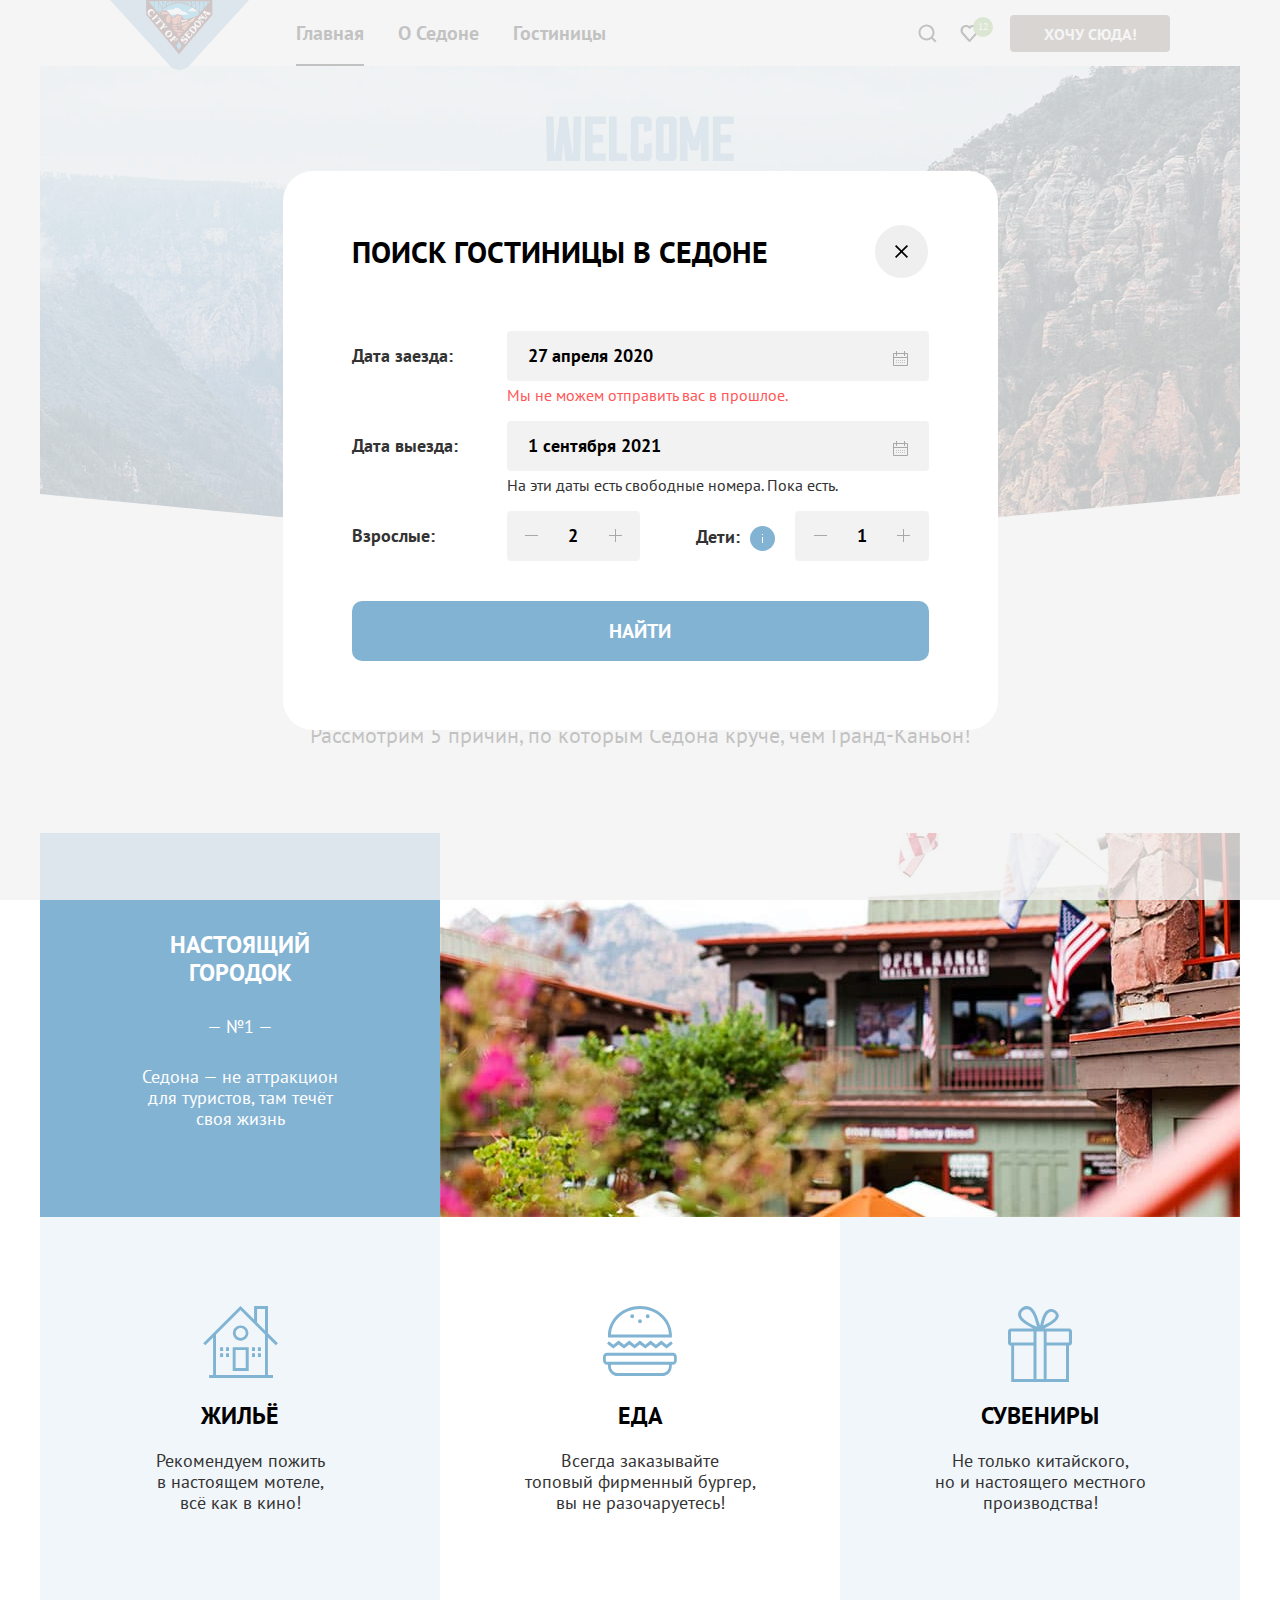
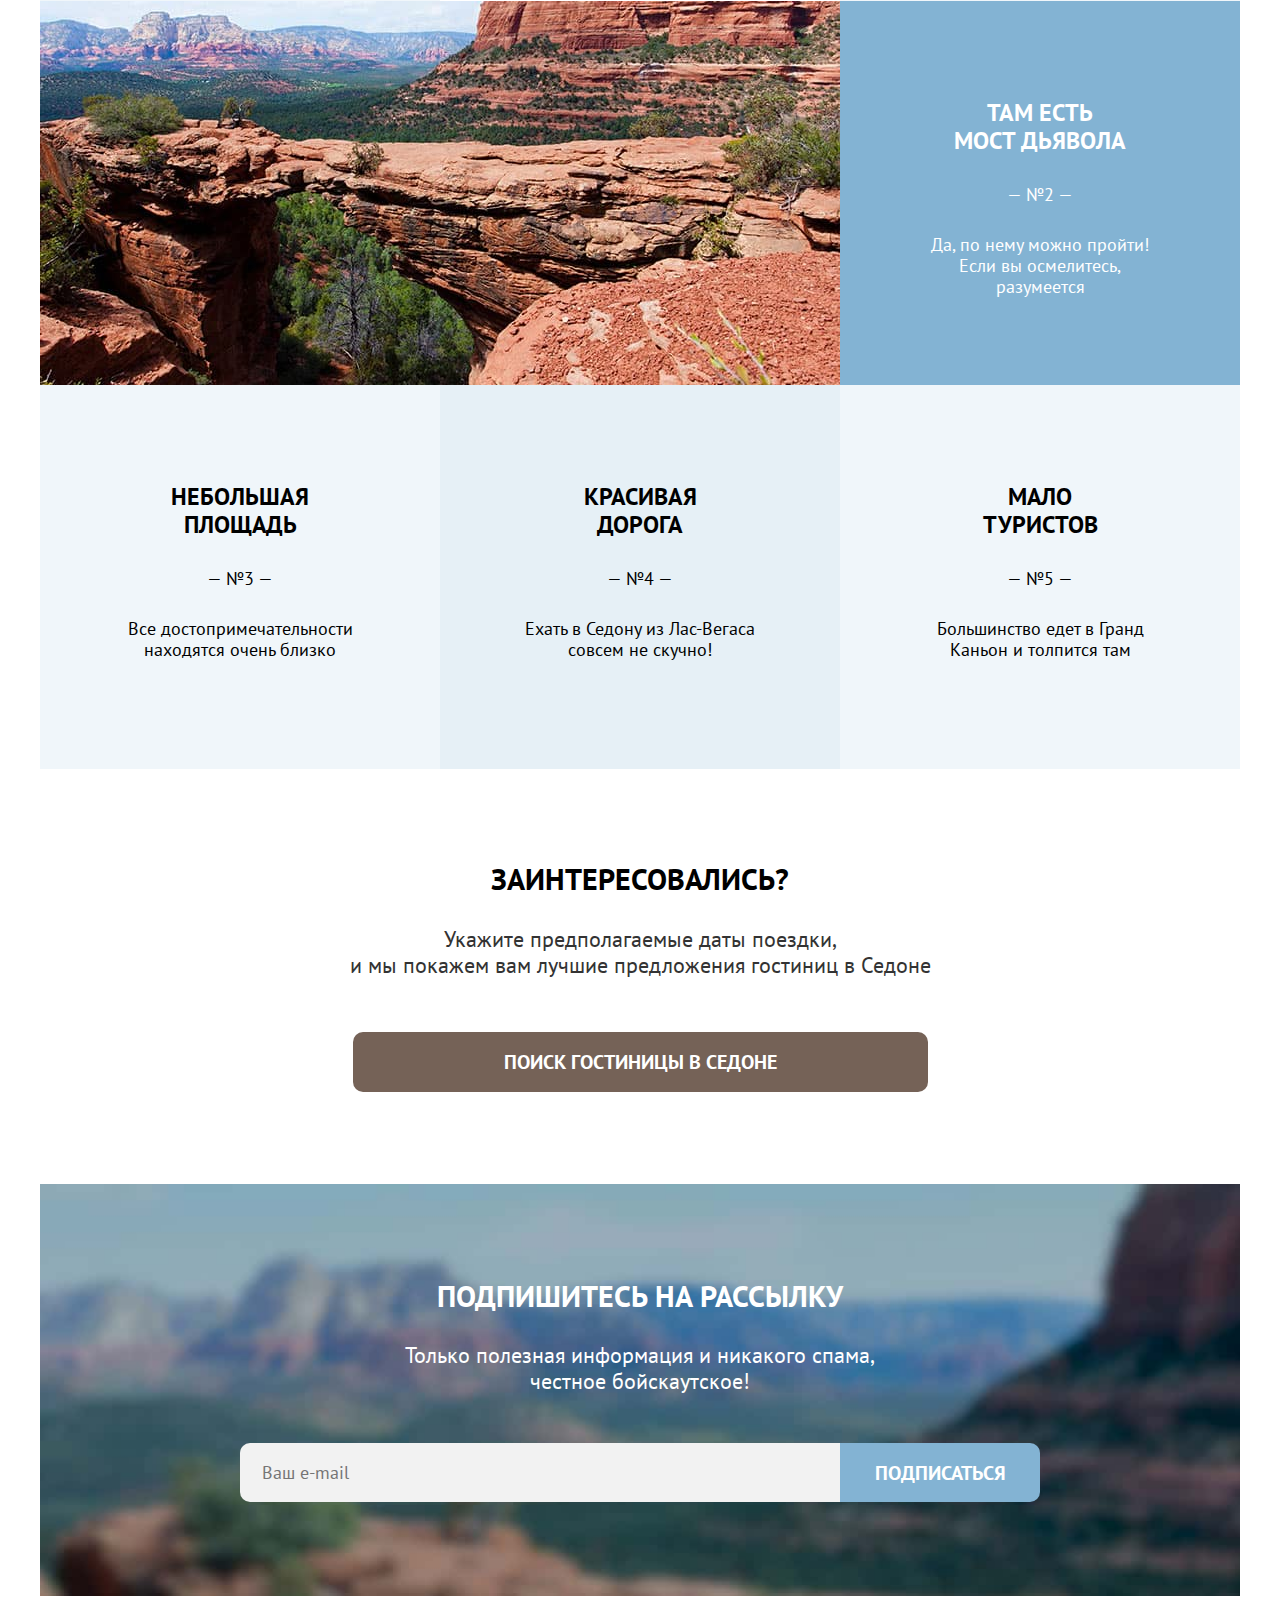
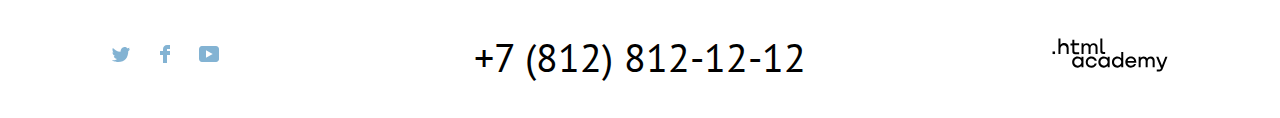
==== commit c273d409: "Завершение проекта!!!" ====
--- a/SEDONA-1.0/index.html
+++ b/SEDONA-1.0/index.html
@@ -5,6 +5,7 @@
     <meta http-equiv="X-UA-Compatible" content="IE=edge">
     <meta name="viewport" content="width=<device-width>, initial-scale=1.0">
     <title>Sedona</title>
+    <link rel="icon" type="images/png" sizes="32x32" href="images/favicon.png">
     <link rel="stylesheet" href="./css/style.css">
   </head>
   <body>
@@ -28,15 +29,15 @@
           <li class="navigation-item">
             <a href="#" class="navigation-user-link">
               <svg class="icon-button" aria-hidden="true" focusable="false" xmlns="http://www.w3.org/2000/svg" width="19" height="19" viewBox="0 0 19 19">
-                <path fill-role="evenodd" clip-rule="evenodd" d="M18.5 17.0083L14.8 13.3287C15.8 12.0359 16.5 10.3453 16.5 8.4558C16.5 4.08011 12.9 0.5 8.5 0.5C4.1 0.5 0.5 4.17956 0.5 8.55525C0.5 12.9309 4.1 16.511 8.5 16.511C10.3 16.511 12 15.9144 13.4 14.8204L17.1 18.5L18.5 17.0083ZM8.5 14.5221C5.2 14.5221 2.5 11.837 2.5 8.55525C2.5 5.27348 5.2 2.5884 8.5 2.5884C11.8 2.5884 14.5 5.27348 14.5 8.55525C14.5 11.837 11.8 14.5221 8.5 14.5221Z"/>
+                <path fill-rule="evenodd" clip-rule="evenodd" d="M18.5 17.0083L14.8 13.3287C15.8 12.0359 16.5 10.3453 16.5 8.4558C16.5 4.08011 12.9 0.5 8.5 0.5C4.1 0.5 0.5 4.17956 0.5 8.55525C0.5 12.9309 4.1 16.511 8.5 16.511C10.3 16.511 12 15.9144 13.4 14.8204L17.1 18.5L18.5 17.0083ZM8.5 14.5221C5.2 14.5221 2.5 11.837 2.5 8.55525C2.5 5.27348 5.2 2.5884 8.5 2.5884C11.8 2.5884 14.5 5.27348 14.5 8.55525C14.5 11.837 11.8 14.5221 8.5 14.5221Z"/>
               </svg>
               <span class="visually-hidden">Поиск</span>
             </a>
           </li>
           <li class="navigation-item">
             <a href="#" class="navigation-user-link">
-              <svg class="icon-button" aris-hidden="true" focusable="false" xmlns="http://www.w3.org/2000/svg" width="19" height="17" viewBox="0 0 19 17">
-                <path fill-role="evenodd" clip-rule="evenodd" d="M9.444 17c-.301 0-.602-.1-.802-.4-5.416-6.1-6.72-7.5-7.02-7.9C.92 7.8.519 6.6.519 5.4c0-3 2.406-5.4 5.515-5.4 1.304 0 2.507.5 3.51 1.3C10.547.5 11.851 0 13.054 0c3.008 0 5.516 2.4 5.516 5.4 0 1.3-.502 2.5-1.304 3.4l-7.02 7.9c-.2.2-.401.3-.802.3ZM3.427 7.5c.3.4 3.51 4 6.117 6.9l6.218-7c.501-.5.702-1.2.702-2 0-1.8-1.505-3.3-3.31-3.3-1.002 0-2.005.5-2.707 1.3-.301.3-.602.4-.903.4-.3 0-.602-.2-.802-.4-.702-.8-1.705-1.3-2.708-1.3-1.805 0-3.31 1.5-3.31 3.3-.1.9.302 1.6.703 2.1-.1 0-.1 0 0 0Z"/>
+              <svg class="icon-button" aria-hidden="true" focusable="false" xmlns="http://www.w3.org/2000/svg" width="19" height="17" viewBox="0 0 19 17">
+                <path fill-rule="evenodd" clip-rule="evenodd" d="M9.444 17c-.301 0-.602-.1-.802-.4-5.416-6.1-6.72-7.5-7.02-7.9C.92 7.8.519 6.6.519 5.4c0-3 2.406-5.4 5.515-5.4 1.304 0 2.507.5 3.51 1.3C10.547.5 11.851 0 13.054 0c3.008 0 5.516 2.4 5.516 5.4 0 1.3-.502 2.5-1.304 3.4l-7.02 7.9c-.2.2-.401.3-.802.3ZM3.427 7.5c.3.4 3.51 4 6.117 6.9l6.218-7c.501-.5.702-1.2.702-2 0-1.8-1.505-3.3-3.31-3.3-1.002 0-2.005.5-2.707 1.3-.301.3-.602.4-.903.4-.3 0-.602-.2-.802-.4-.702-.8-1.705-1.3-2.708-1.3-1.805 0-3.31 1.5-3.31 3.3-.1.9.302 1.6.703 2.1-.1 0-.1 0 0 0Z"/>
               </svg>
               <span class="visually-hidden">Избранное</span>
               <span class="icon-button-counter">12</span>
@@ -65,7 +66,7 @@
                 <h3 class="advantages-title">Настоящий<br>городок</h3>
                 <p class="advantages-text">Седона — не аттракцион<br>для туристов, там течёт<br>своя жизнь</p>
               </div>
-              <img class="advantages-pic" src="./images/photo-1.jpg" weight="800" height="384" alt="Фото города Седона с заведениями">
+              <img class="advantages-pic" src="./images/photo-1.jpg" width="800" height="384" alt="Фото города Седона с заведениями">
               <ul class="advantages-list-inner">
                 <li class="advantages-item-inner advantages-item-inner-home">
                   <h4 class="advantages-title">Жильё</h4>
@@ -86,7 +87,7 @@
                 <h3 class="advantages-title">Там есть<br>мост дьявола</h3>
                 <p class="advantages-text">Да, по нему можно пройти!<br>Если вы осмелитесь,<br>разумеется</p>
               </div>
-              <img class="advantages-pic" src="./images/photo-2.jpg" weight="800" height="384" alt="Фото моста дьявола с горным пейзажем" >
+              <img class="advantages-pic" src="./images/photo-2.jpg" width="800" height="384" alt="Фото моста дьявола с горным пейзажем" >
             </li>
             <li class="advantages-item">
               <div class="advantages-item-container">
@@ -190,13 +191,13 @@
           <form class="modal-form">
             <div class="modal-form-group modal-form-date">
               <label class="field-title" for="date-in">Дата заезда:</label>
-              <input class="modal-form-field field modal-date-pic" type="text" id="date-in" name="date-in" placeholder="Укажите дату" value="27 апреля 2020">
+              <input class="modal-form-field field modal-date-pic" type="text" id="date-in" name="date-in" placeholder="Укажите дату" value="27 апреля 2020" required>
               <span class="field-message field-message-error">Мы не можем отправить вас в прошлое.</span>
             </div>
 
             <div class="modal-form-group modal-form-date">
               <label class="field-title" for="date-out">Дата выезда:</label>
-              <input class="modal-form-field field modal-date-pic" type="text" id="date-out" name="date-out" placeholder="Укажите дату" value="1 сентября 2021">
+              <input class="modal-form-field field modal-date-pic" type="text" id="date-out" name="date-out" placeholder="Укажите дату" value="1 сентября 2021" required>
               <span class="field-message">На эти даты есть свободные номера. Пока есть.</span>
             </div>
 
--- a/SEDONA-1.0/css/style.css
+++ b/SEDONA-1.0/css/style.css
@@ -2,14 +2,15 @@
   font-family: "PT Sans";
   font-style: normal;
   font-weight: 400;
-  src: url(../fonts/ptsans-400.woff2) format("woff2");
+  src: url("../fonts/ptsans-400.woff2") format("woff2");
   font-display: swap;
 }
+
 @font-face {
   font-family: "PT sans";
   font-style: normal;
   font-weight: 700;
-  src: url(../fonts/ptsans-700.woff2) format("woff2");
+  src: url("../fonts/ptsans-700.woff2") format("woff2");
   font-display: swap;
 }
 
@@ -38,6 +39,11 @@
   box-shadow: 0 0 15px rgba(0, 0, 0, 0.2);
 }
 
+img {
+  max-width: 100%;
+  object-fit: contain;
+}
+
 .visually-hidden {
   position: absolute;
   width: 1px;
@@ -49,7 +55,7 @@
   overflow: hidden;
 }
 
-/*button*/
+/* button */
 
 .button {
   display: inline-block;
@@ -58,7 +64,6 @@
   border: none;
   border-radius: 4px;
   padding: 7px 15px 6px;
-
   font-family: inherit;
   font-size: 16px;
   font-weight: 700;
@@ -146,7 +151,7 @@
   align-items: center;
   margin: 0;
   padding: 0;
-  width: 650px;
+  width: 570px;
   list-style-type: none;
 }
 
@@ -217,12 +222,10 @@
   color:#ffffff;
   background-color: #7DB54F;
   border-radius: 50%;
-
   line-height: 20px;
   font-size: 10px;
   font-family: "PT sans", sans-serif;
   text-align: center;
-
   top: 5px;
   right: -3px;
 }
@@ -266,9 +269,9 @@
     50% 50%;
   background-repeat: no-repeat;
   background-color: #83B3D3;
-  background-image: url(../images/welcome.svg),
-                    url(../images/index-divider.png),
-                    url(../images/index-background.jpg);
+  background-image: url("../images/welcome.svg"),
+                    url("../images/index-divider.png"),
+                    url("../images/index-background.jpg");
 }
 
 .advantages {
@@ -276,7 +279,7 @@
 }
 
 .advantages-content {
-  padding: 62px 240px 80px;
+  padding: 63px 240px 80px;
 }
 
 .section-title {
@@ -304,7 +307,6 @@
   list-style-type: none;
   display: grid;
   grid-template-columns: repeat(3, 1fr);
-
   counter-reset: advantages;
 }
 
@@ -312,9 +314,7 @@
   display: grid;
   gap: 30px;
   min-height: 384px;
-
   background: rgba(131, 179, 211, 0.12);
-
   counter-increment: advantages;
 }
 
@@ -401,7 +401,6 @@
   background: rgba(131, 179, 211, 0.12);
   padding: 60px;
   padding-top: 185px;
-
   background-repeat: no-repeat;
   background-position: 50% 89px;
 }
@@ -411,17 +410,17 @@
 }
 
 .advantages-item-inner-home {
-  background-image: url(../images/main-icon/icon-1.svg);
+  background-image: url("../images/main-icon/icon-1.svg");
   background-size: 75px 72px;
 }
 
 .advantages-item-inner-food {
-  background-image: url(../images/main-icon/icon-2.svg);
+  background-image: url("../images/main-icon/icon-2.svg");
   background-size: 74px 70px;
 }
 
 .advantages-item-inner-present {
-  background-image: url(../images/main-icon/icon-3.svg);
+  background-image: url("../images/main-icon/icon-3.svg");
   background-size: 64px 76px;
 }
 
@@ -447,13 +446,13 @@
 }
 
 .search-button {
-  margin: 34px 73px 0;
+  margin: 32px 73px 0;
   padding: 18px 0;
   width: 575px;
 }
 
 .maling {
-  padding: 43px 200px 0;
+  padding: 38px 200px 142px;
   color: #000000;
   text-align: center;
 }
@@ -463,7 +462,7 @@
   color:#ffffff;
   background-size: cover;
   background-color: #83B3D3;
-  background-image: url(../images/futer-background.jpg);
+  background-image: url("../images/futer-background.jpg");
 
 }
 
@@ -473,7 +472,7 @@
   font-weight: 700;
   text-transform: uppercase;
   margin: 0;
-  margin-bottom: 30px;
+  margin-bottom: 28px;
 }
 
 .maling-text {
@@ -483,13 +482,12 @@
 }
 
 .maling-form {
-  margin: 45px 0 0;
+  margin: 49px 0 0;
 }
 
 .maling-field {
   display: grid;
   grid-template-columns: 1fr 200px;
-
   margin: 0;
   padding: 0;
   width: 100%;
@@ -521,7 +519,7 @@
   border-radius: 0 10px 10px 0;
 }
 
-/*footer*/
+/* footer */
 
 .page-footer {
   width: 1200px;
@@ -623,7 +621,7 @@
   fill: rgba(97, 80, 72, 0.3);
 }
 
-/*modal*/
+/* modal */
 
 .modal-container {
   position: fixed;
@@ -639,7 +637,8 @@
 .modal {
   position: relative;
   background-color: #ffffff;
-  padding: 62px 70px;
+  padding: 69px;
+  padding-top: 61px;
   margin: auto;
 }
 
@@ -688,7 +687,7 @@
   font-size: 30px;
   font-weight: 700;
   line-height: 40px;
-  margin-bottom: 54px;
+  margin-bottom: 59px;
   color:#000000;
 }
 
@@ -703,7 +702,7 @@
   display: grid;
   grid-template-columns: 140px 1fr;
   grid-template-rows: 50px;
-  column-gap: 15px;;
+  column-gap: 15px;
   row-gap: 4px;
 }
 
@@ -719,6 +718,8 @@
 .field-title-info {
   display: flex;
   justify-content: flex-end;
+  margin-left: 20px;
+  padding-top: 5px;
 }
 
 .modal-form-field {
@@ -732,8 +733,8 @@
   border: 2px solid #000000;
 }
 
-.modal-field-group .modal-date-pic {
-  background-image: url(../images/modal-date.svg);
+.modal-form-group .modal-date-pic {
+  background-image: url("../images/modal-date.svg");
   background-repeat: no-repeat;
   background-position: right 19px top 18px;
 }
@@ -825,7 +826,7 @@
 }
 
 .number-button-minus::after {
-  background-image: url(../images/minus.svg);
+  background-image: url("../images/minus.svg");
 }
 
 .number-button-plus {
@@ -833,7 +834,7 @@
 }
 
 .number-button-plus::after {
-  background-image: url(../images/plus.svg);
+  background-image: url("../images/plus.svg");
 }
 
 .field-info {
@@ -843,8 +844,8 @@
   background-color: #83b3d3;
   border-radius: 50%;
   margin-left: 10px;
-  margin-right: 3px;
-  background-image: url(../images/info.svg);
+  margin-right: 5px;
+  background-image: url("../images/info.svg");
   background-repeat: no-repeat;
   background-position: 50% 50%;
 }
@@ -859,7 +860,7 @@
   width: 256px;
   color: #ffffff;
   background-color: #333333;
-  padding: 15px 20px;
+  padding: 20px 22px 23px;
   border-radius: 10px;
   font-size: 16px;
   line-height: 20px;
@@ -874,7 +875,7 @@
   position: absolute;
   width: 19px;
   height: 9px;
-  background-image: url(../images/triangle.svg);
+  background-image: url("../images/triangle.svg");
   top: -9px;
   left: calc(50% - 10px);
 }
@@ -893,18 +894,16 @@
 }
 
 .main-header {
-  padding: 35px 72px 80px;
+  padding: 34px 71px 82px;
   color: #ffffff;
   background-color: #83B3D3;
   background-size: cover;
   background-repeat: no-repeat;
-  background-image: url(../images/catalog-background.jpg);
+  background-image: url("../images/catalog-background.jpg");
 }
 
 .search-hotel-title {
-  padding: 0;
-  margin-top: 0;
-  margin-bottom: 5px;
+  margin: 0;
   color:#ffffff;
   font-size: 60px;
   line-height: 78px;
@@ -915,6 +914,8 @@
   display: flex;
   margin: 0;
   padding: 0;
+  margin-top: -5px;
+  margin-left: -4px;
   margin-bottom: 45px;
   flex-wrap: wrap;
   list-style-type: none;
@@ -925,7 +926,7 @@
 }
 
 .breadcrumbs-item-link {
-  padding: 3px 10px 3px 0;
+  padding: 3px 6px 3px;
   border-radius: 4px;
 }
 
@@ -948,24 +949,23 @@
 
 .breadcrumbs-item + .breadcrumbs-item {
   position: relative;
-  margin-left: 15px;
+  margin-left: 14px;
 }
 
 .breadcrumbs-item + .breadcrumbs-item::before {
   content: "";
   position: absolute;
-  background: url(../images/nav-link.svg);
+  background: url("../images/nav-link.svg");
   background-repeat: no-repeat;
   top: 6px;
-  left: -15px;
+  left: -9px;
   width: 5px;
   height: 8px;
 }
 
 .hotel-filter {
   display: flex;
-  width: 1050px;
-  margin: 0 auto;
+  margin: 0;
 }
 
 .hotel-filter-group {
@@ -977,10 +977,12 @@
 }
 
 .filter-title {
+  margin: 0;
+  padding: 0;
   font-size: 20px;
+  font-weight: 700;
   line-height: 26px;
-  font-weight: 700;
-  margin-bottom: 30px;
+  margin-bottom: 29px;
 }
 
 .filter-list {
@@ -1024,7 +1026,7 @@
 .filter-item-input[type="checkbox"]:checked + .filter-mark::after {
   content:"";
   display: block;
-  background-image: url(../images/control=checkbox.svg);
+  background-image: url("../images/control=checkbox.svg");
   background-repeat: no-repeat;
   background-position: 4px 5px;
   height: 20px;
@@ -1038,7 +1040,7 @@
   content: "";
   display: block;
   height: 20px;
-  background-image: url(../images/control=radio.svg);
+  background-image: url("../images/control=radio.svg");
   background-repeat: no-repeat;
   background-position: center;
 }
@@ -1050,6 +1052,10 @@
 .hotel-filter-price {
   width: 287px;
   margin-left: auto;
+}
+
+.range {
+  margin-top: 6px;
 }
 
 .range-labels {
@@ -1061,7 +1067,6 @@
   content: "";
   position:relative;
   z-index: 1;
-
   width: 2px;
   background-color: #ffffff;
 }
@@ -1095,16 +1100,19 @@
   width: 100%;
   grid-column: 1 / -1;
   grid-row: 1 / 2;
-  padding: 14px 43px 11px 19px;
+  padding: 11px 43px 11px 17px;
   border: 2px solid #ffffff;
   border-radius: 4px;
-
   color: #ffffff;
   background-color: transparent;
   font-size: 18px;
   font-family: inherit;
 }
 
+.range-label:nth-child(2) .range-title {
+  margin-left: -10px;
+}
+
 .range-label:nth-child(1) .range-input {
   border-right: none;
   border-top-right-radius: 0;
@@ -1134,7 +1142,7 @@
 
 .range-input:focus:not(:active) {
   outline: 3px solid #81b3d2;
-  box-shadow: inset 0px 0px 0px 3px #81B3D2;
+  box-shadow: inset 0 0 0 3px #81B3D2;
   background-color: #756257;
   border-color: #ffffff;
 }
@@ -1149,7 +1157,7 @@
   position: relative;
   height: 4px;
   background-color: rgba(255, 255, 255, 0.3);
-  margin-top: 32px;
+  margin-top: 28px;
 }
 
 .price-slider {
@@ -1168,17 +1176,17 @@
 }
 
 .range-toggle:hover {
-  box-shadow: 0px 4px 10px 0px rgba(0, 0, 0, 0.25);
+  box-shadow: 0 4px 10px 0 rgba(0, 0, 0, 0.25);
 }
 
 .range-toggle:active {
   outline: 2px solid #83B3D3;
-  box-shadow: 0px 7px 15px 0px rgba(0, 0, 0, 0.40);
+  box-shadow: 0 7px 15px 0 rgba(0, 0, 0, 0.40);
 }
 
 .range-toggle:focus:not(:active) {
   outline: 3px solid #83B3D3;
-  box-shadow: 0px 4px 10px 0px rgba(0, 0, 0, 0.25);
+  box-shadow: 0 4px 10px 0 rgba(0, 0, 0, 0.25);
 }
 
 .toggle-min {
@@ -1196,13 +1204,13 @@
   flex-direction: column;
   width: 160px;
   margin-left: 64px;
-  margin-top: 56px;
+  margin-top: 60px;
 }
 
 .filter-button {
   line-height: 36px;
   cursor: pointer;
-  margin-bottom: 20px;
+  margin-bottom: 15px;
 }
 
 .filter-button:active {
@@ -1247,7 +1255,7 @@
   grid-template-columns: 1fr 287px max-content;
   align-items: center;
   gap: 80px;
-  padding: 44px 0;
+  padding: 44px 0 53px;
 }
 
 .sorting-result {
@@ -1266,7 +1274,7 @@
 .sorting-button {
   display: grid;
   grid-template-columns: 1fr 50px;
-  padding: 10px 18px;
+  padding: 12px 15px;
   padding-right: 0;
   color: #333333;
   border: 2px solid #e6e6e6;
@@ -1279,7 +1287,7 @@
 
 .sorting-button::after {
   content: "";
-  background-image: url(../images/variant=arrow.svg);
+  background-image: url("../images/variant=arrow.svg");
   background-position: 50% 50%;
   background-repeat: no-repeat;
 }
@@ -1311,16 +1319,13 @@
   border-radius: 4px;
   background-color: #ffffff;
   box-shadow: 0 2px 4px rgba(0, 0, 0, 0.2);
-
   list-style-type: none;
 }
 
 .sorting-button-link {
   display: block;
   padding: 8px 20px;
-
   color: #333333;
-
   text-decoration: none;
 }
 
@@ -1337,7 +1342,7 @@
   flex-wrap: wrap;
   max-width: 224px;
   padding: 0;
-  margin: 0;
+  margin: -4px;
   list-style-type: none;
 }
 
@@ -1346,24 +1351,23 @@
 }
 
 .view-link-card {
-  background: url(../images/variant=tile.svg);
+  background: url("../images/variant/variant=tile.svg");
 }
 
 .view-link-slider {
-  background: url(../images/variant=slideshow.svg);
+  background: url("../images/variant/variant=slideshow.svg");
 }
 
 .view-link-list {
-  background: url(../images/variant=list.svg);
+  background: url("../images/variant/variant=list.svg");
 }
 
 .view-link {
   display: block;
-  width: 44px;
-  height: 44px;
+  width: 48px;
+  height: 48px;
   border: 2px solid #e6e6e6;
   border-radius: 4px;
-
   background-repeat: no-repeat;
   background-position: 50% 50%;
 }
@@ -1398,7 +1402,7 @@
 .hotel-card-item {
   display: grid;
   position: relative;
-  grid-template-columns: 1fr 26px 1fr;
+  grid-template-columns: 1fr 26px 140px;
   grid-template-rows: 206px;
   row-gap: 16px;
   grid-template-areas:
@@ -1438,11 +1442,11 @@
 }
 
 .hotel-card-photo {
-  grid-area: img;
+  order: -1;
   width: 100%;
   height: auto;
+  grid-area: img;
   object-fit: cover;
-  order: -1;
 }
 
 .hotel-card-link:hover + .hotel-card-photo {
@@ -1461,7 +1465,7 @@
   grid-area: description;
   display: grid;
   grid-template-columns: 1fr 1fr;
-  column-gap: 26px;
+  column-gap: 15px;
   margin: 0;
 }
 
@@ -1481,7 +1485,7 @@
 .star {
   margin: 0;
   height: 37px;
-  background: url(../images/Star.svg);
+  background: url("../images/Star.svg");
   background-size: 23px 17px;
   background-repeat: repeat-x;
   background-position: 0 50%;
@@ -1504,7 +1508,7 @@
   justify-self: end;
   text-transform: uppercase;
   margin: 0;
-  padding: 8px;
+  padding: 8px 33px;
   font-size: 16px;
   text-align: center;
   background-color: #f2f2f2;
@@ -1541,9 +1545,9 @@
   margin: 0;
   display: flex;
   flex-wrap: wrap;
-
   list-style-type: none;
 }
+
 .pagination-item {
   margin-right: 8px;
   margin-bottom: 5px;
@@ -1561,10 +1565,8 @@
   max-width: 170px;
   min-width: 55px;
   height: 55px;
-
   color: #ffffff;
   background-color: #83B3D3;
-
   font-size: 20px;
   font-weight: 700;
   text-align: center;
@@ -1588,6 +1590,7 @@
 .pagination-select {
   display: flex;
   align-items: center;
+  margin-top: -5px;
 }
 
 .pagination-label {
@@ -1616,7 +1619,7 @@
 
 .select-button::after {
   content: "";
-  background-image: url(../images/variant=arrow.svg);
+  background-image: url("../images/variant=arrow.svg");
   background-position: 50% 50%;
   background-repeat: no-repeat;
 }
@@ -1664,3 +1667,11 @@
 .select-option-active {
   background-color: #e6e6e6;
 }
+
+.maling-catalog-title {
+  margin-bottom: 47px;
+}
+
+.maling-catalog-form {
+  margin-top: 46px;
+}
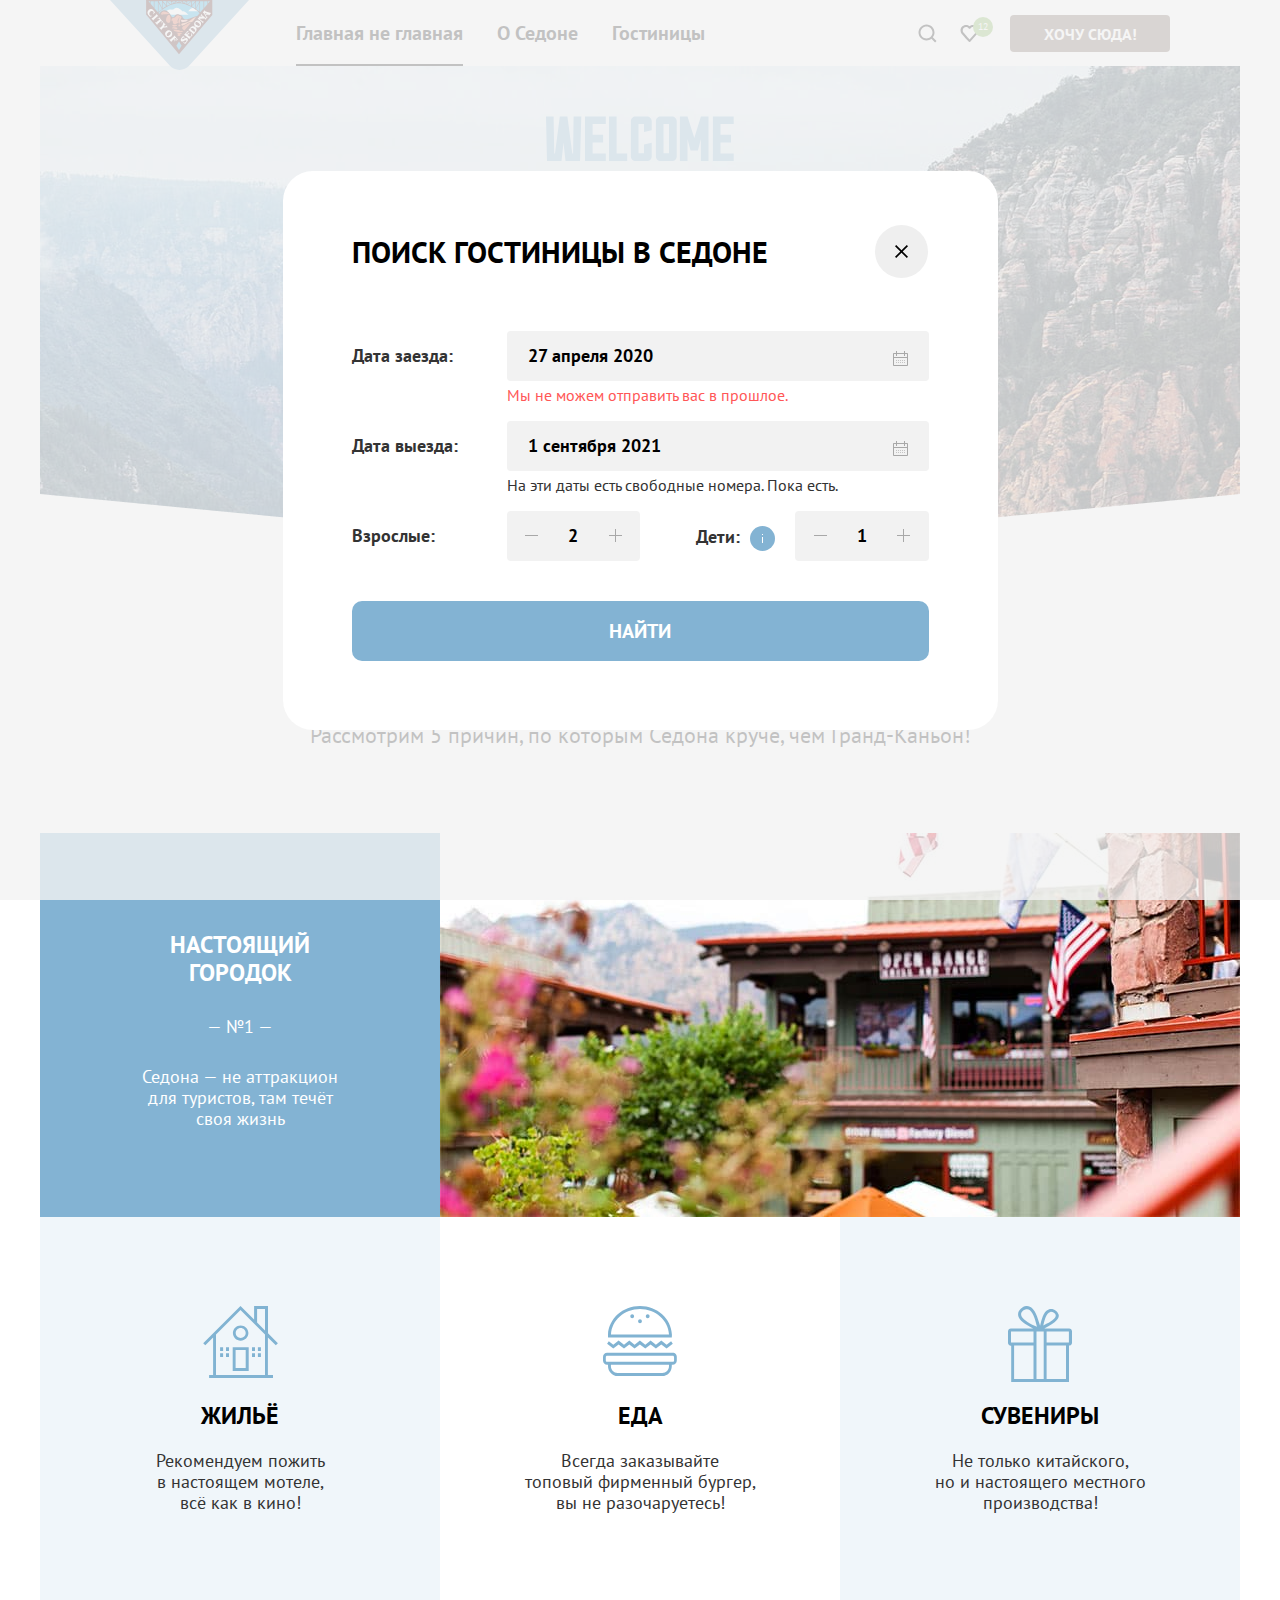
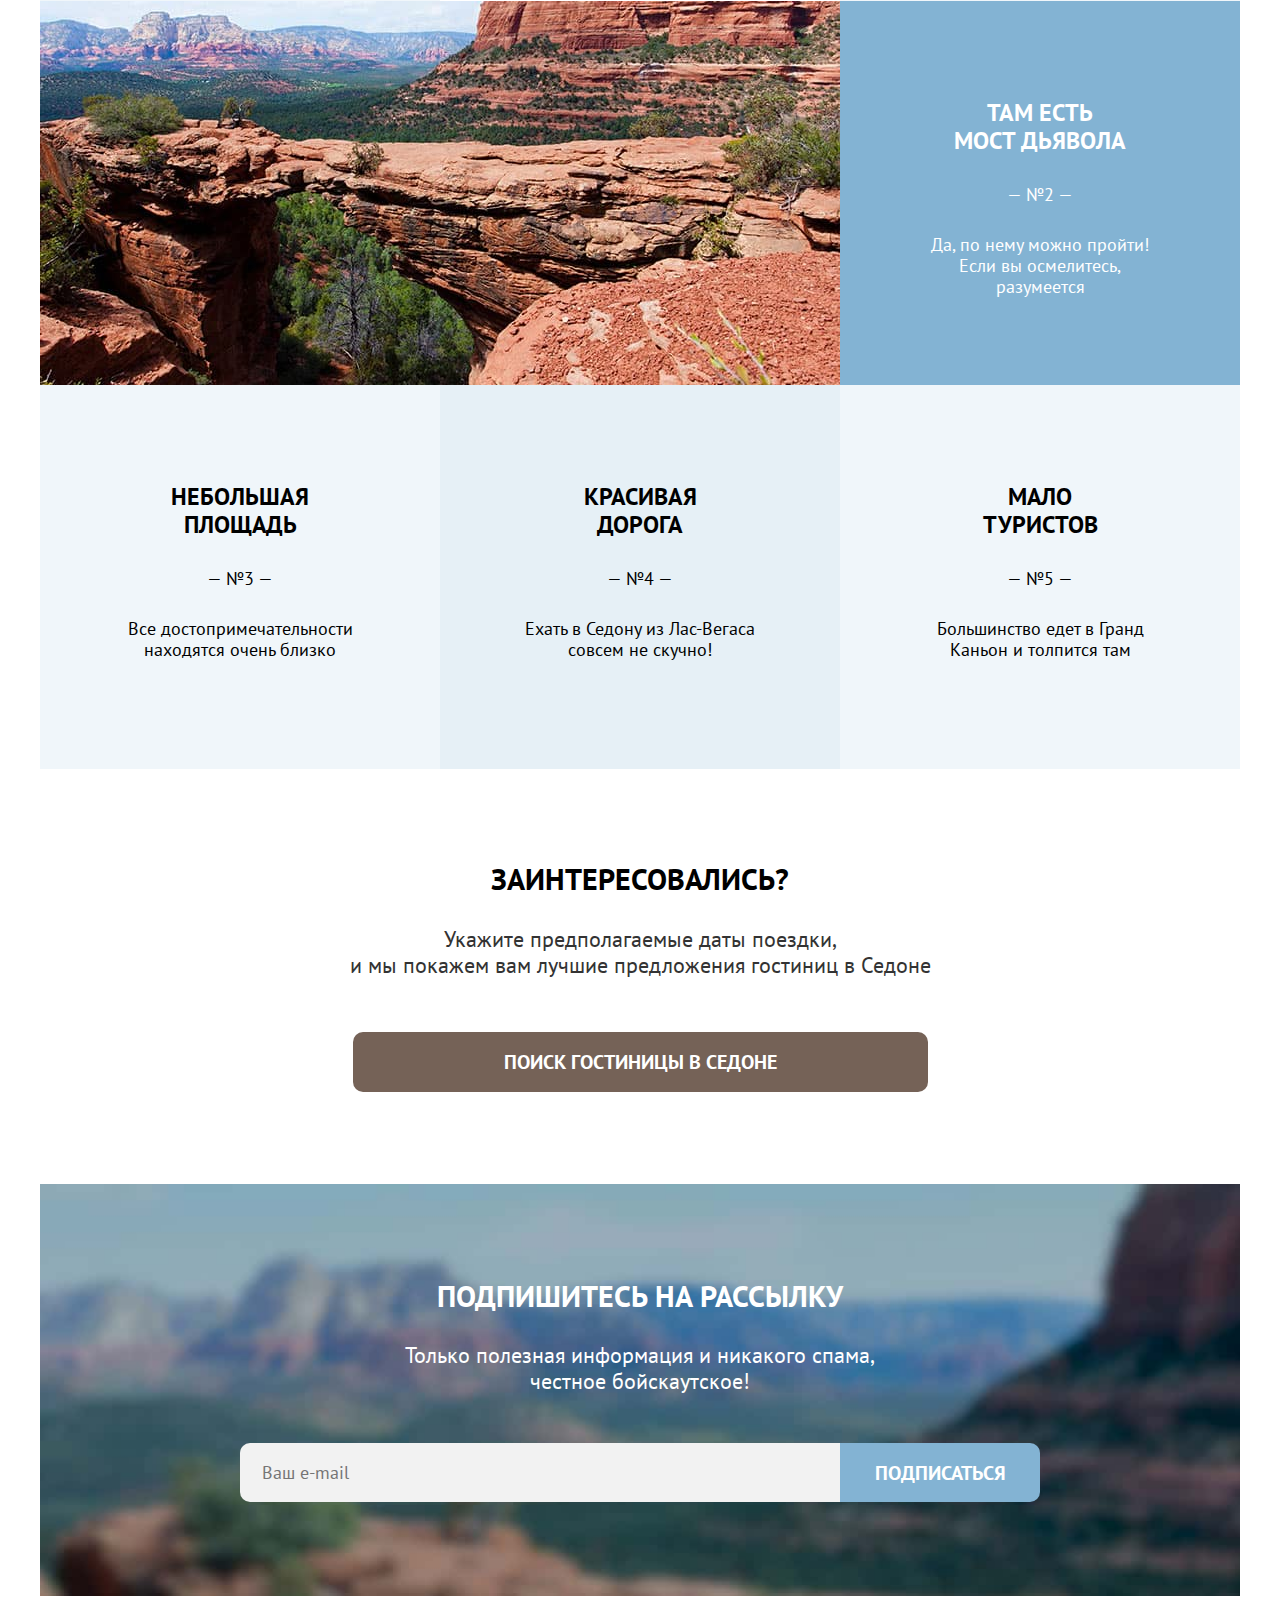
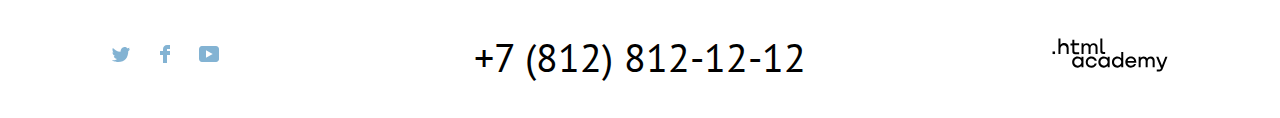
==== commit 0aba817c: "поменяй "главная не главная"" ====
--- a/SEDONA-1.0/index.html
+++ b/SEDONA-1.0/index.html
@@ -16,7 +16,7 @@
         </a>
         <ul class="navigation-list">
           <li class="navigation-item">
-            <a class="navigation-link navigation-link-current">Главная</a>
+            <a class="navigation-link navigation-link-current">Главная не главная</a>
           </li>
           <li class="navigation-item">
             <a href="#" class="navigation-link">О Седоне</a>
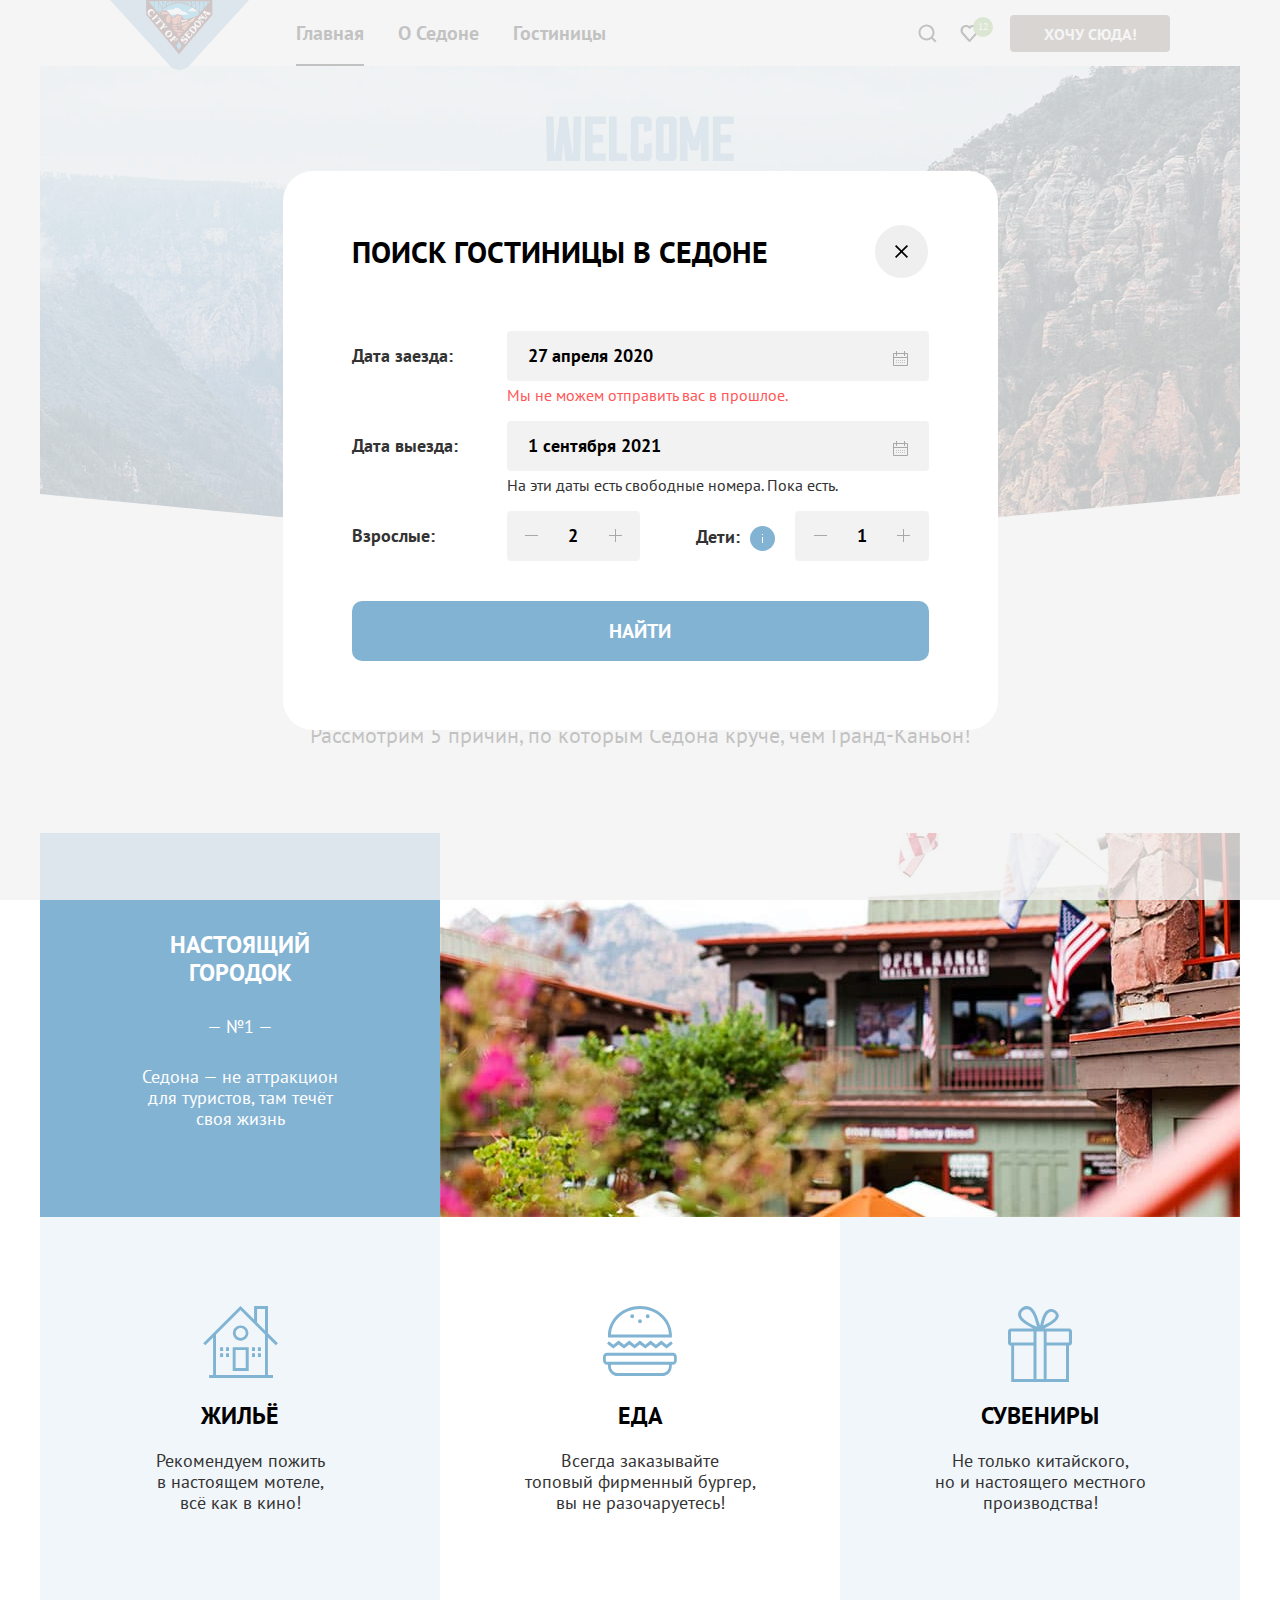
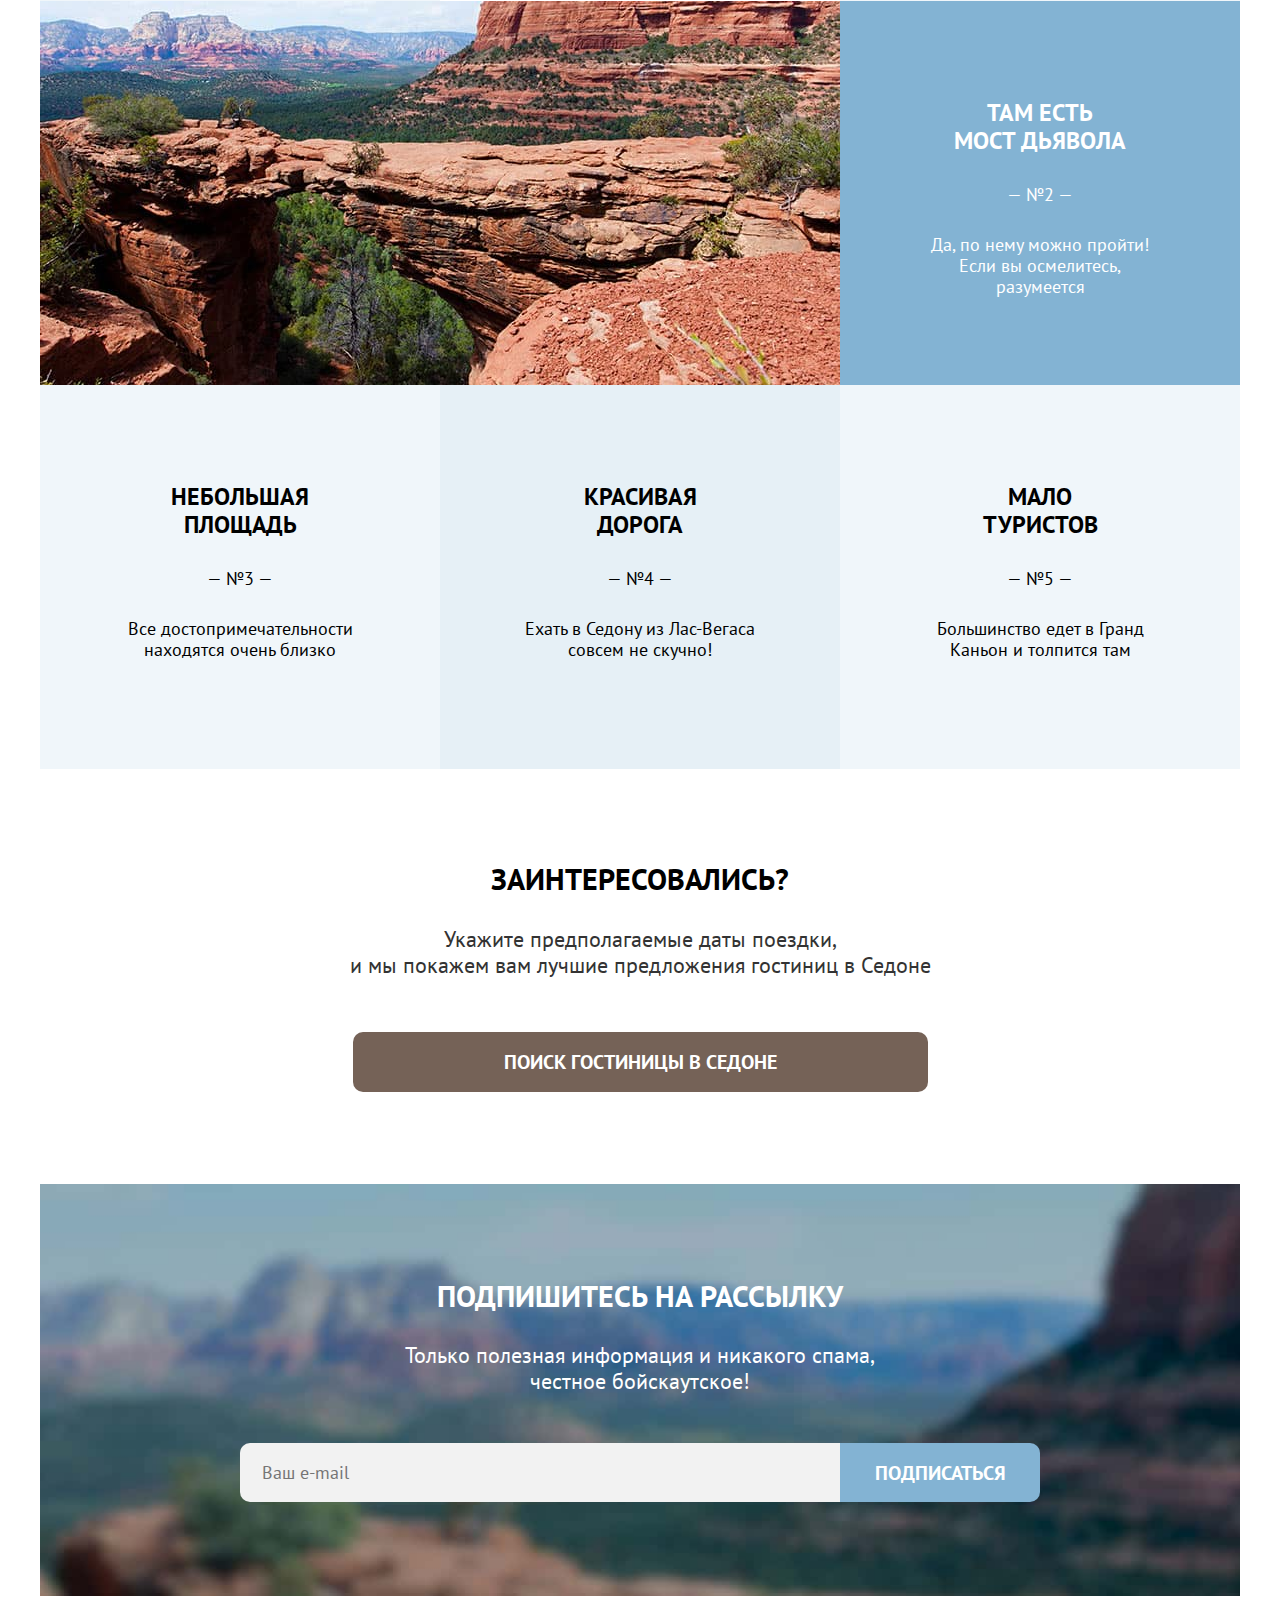
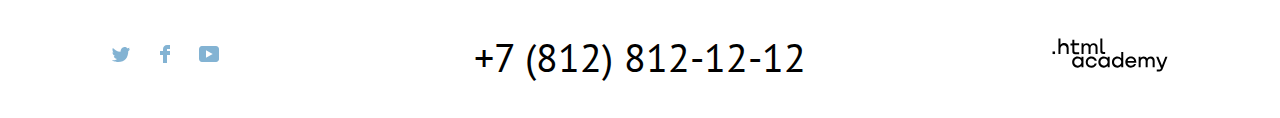
==== commit e8c2ae4a: "Завершение проекта!!!" ====
--- a/SEDONA-1.0/index.html
+++ b/SEDONA-1.0/index.html
@@ -16,7 +16,7 @@
         </a>
         <ul class="navigation-list">
           <li class="navigation-item">
-            <a class="navigation-link navigation-link-current">Главная не главная</a>
+            <a class="navigation-link navigation-link-current">Главная</a>
           </li>
           <li class="navigation-item">
             <a href="#" class="navigation-link">О Седоне</a>
